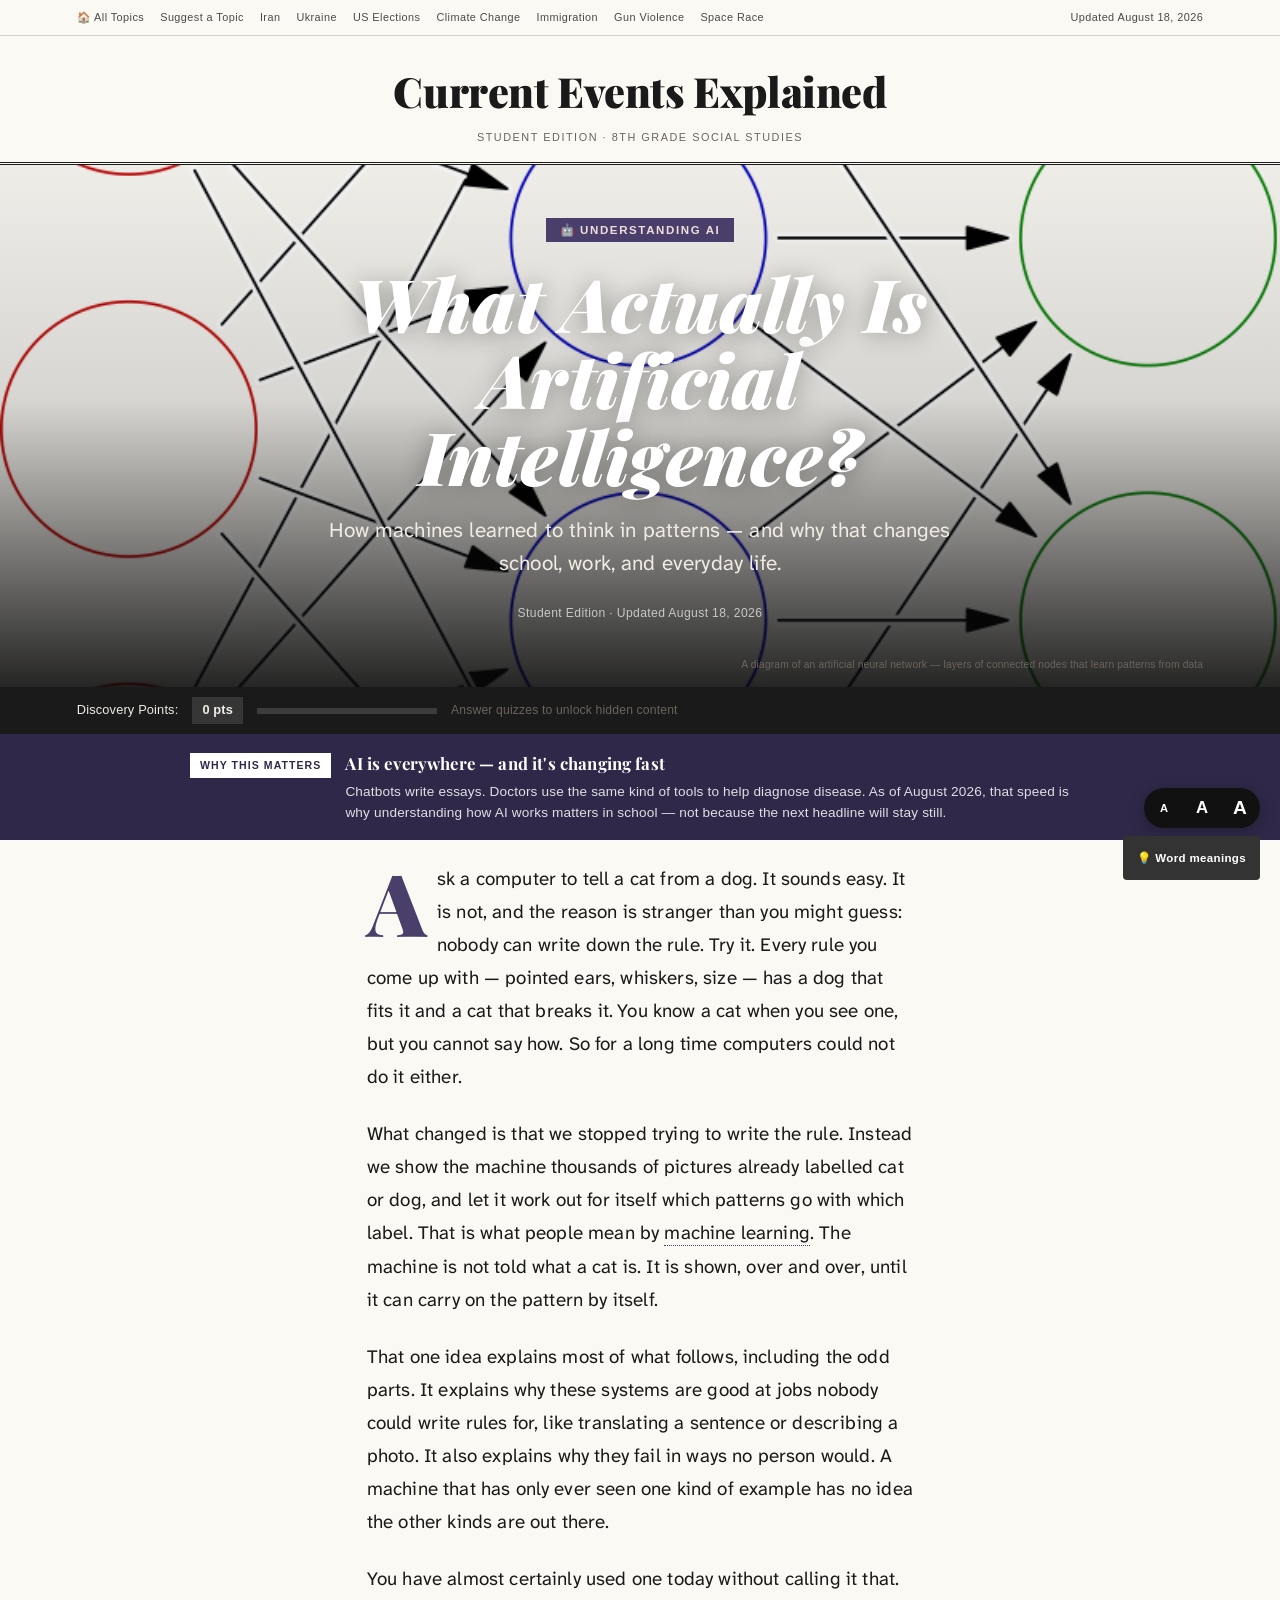
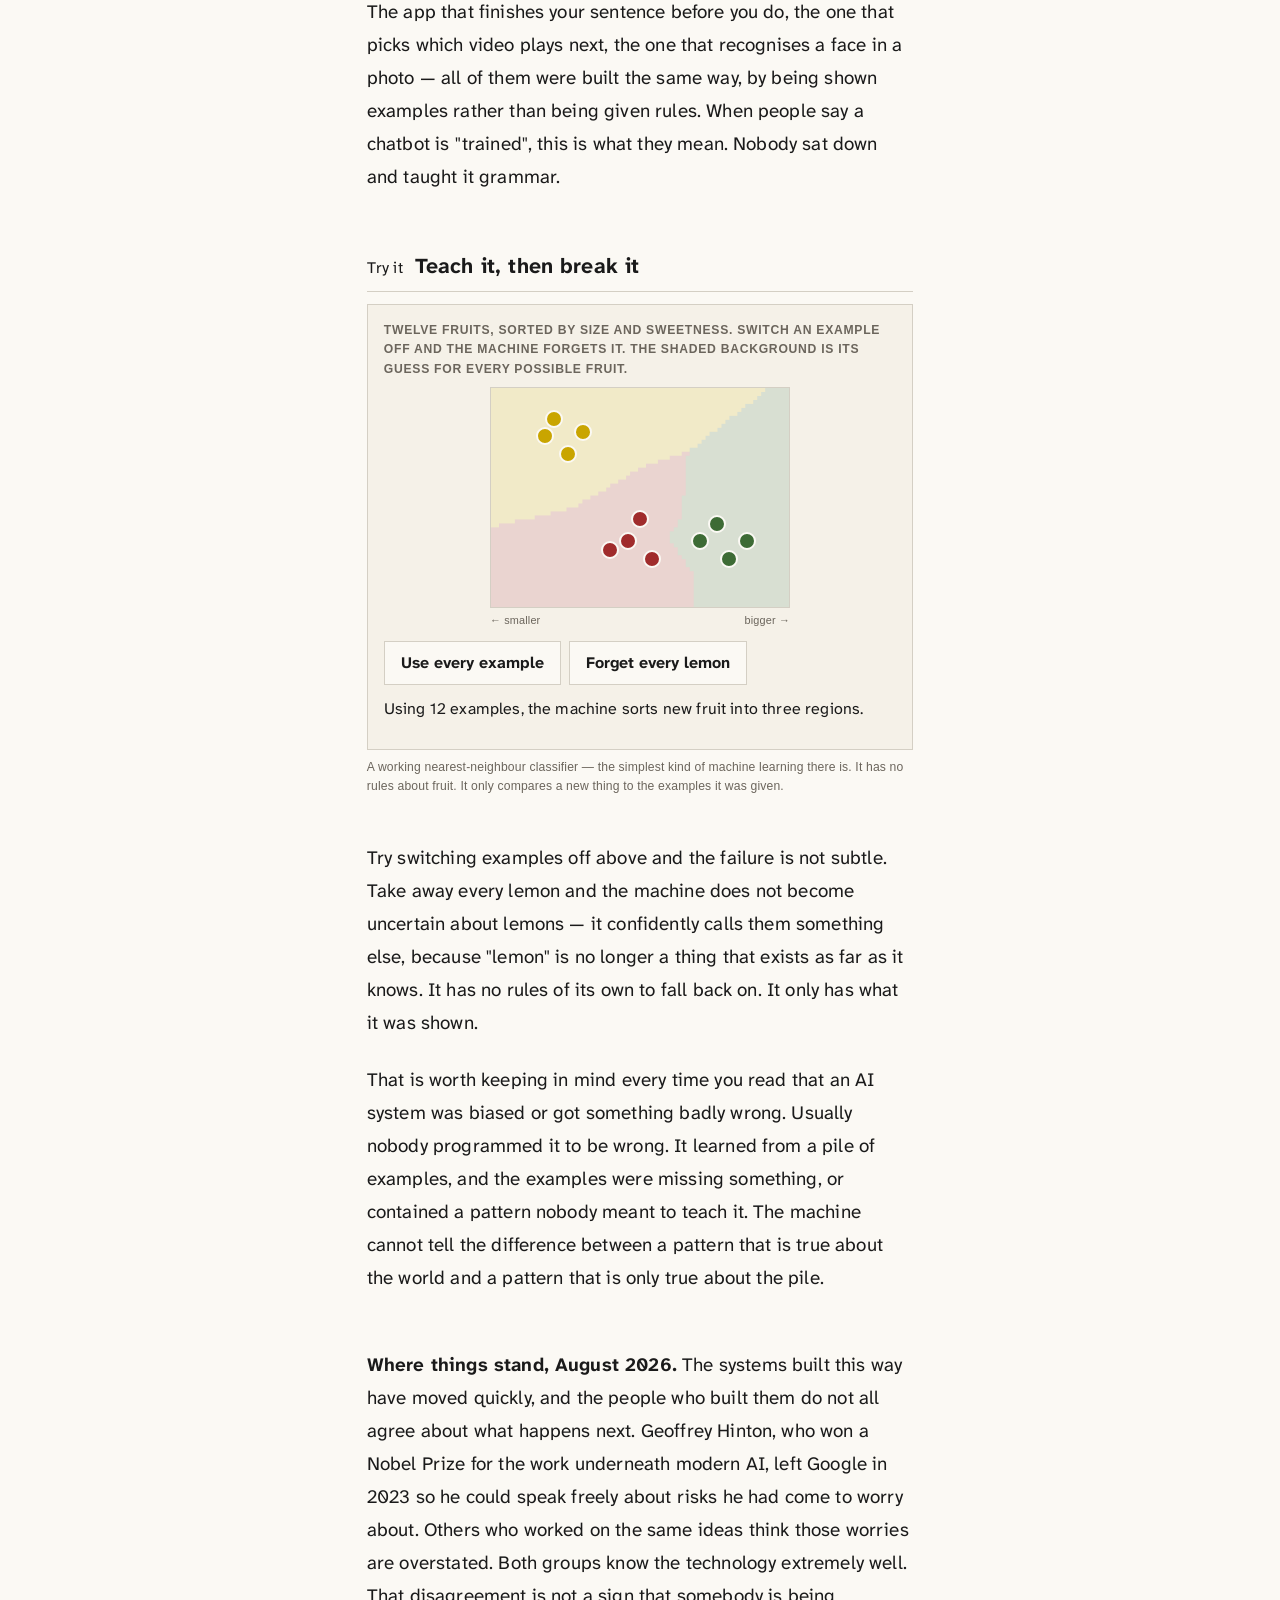
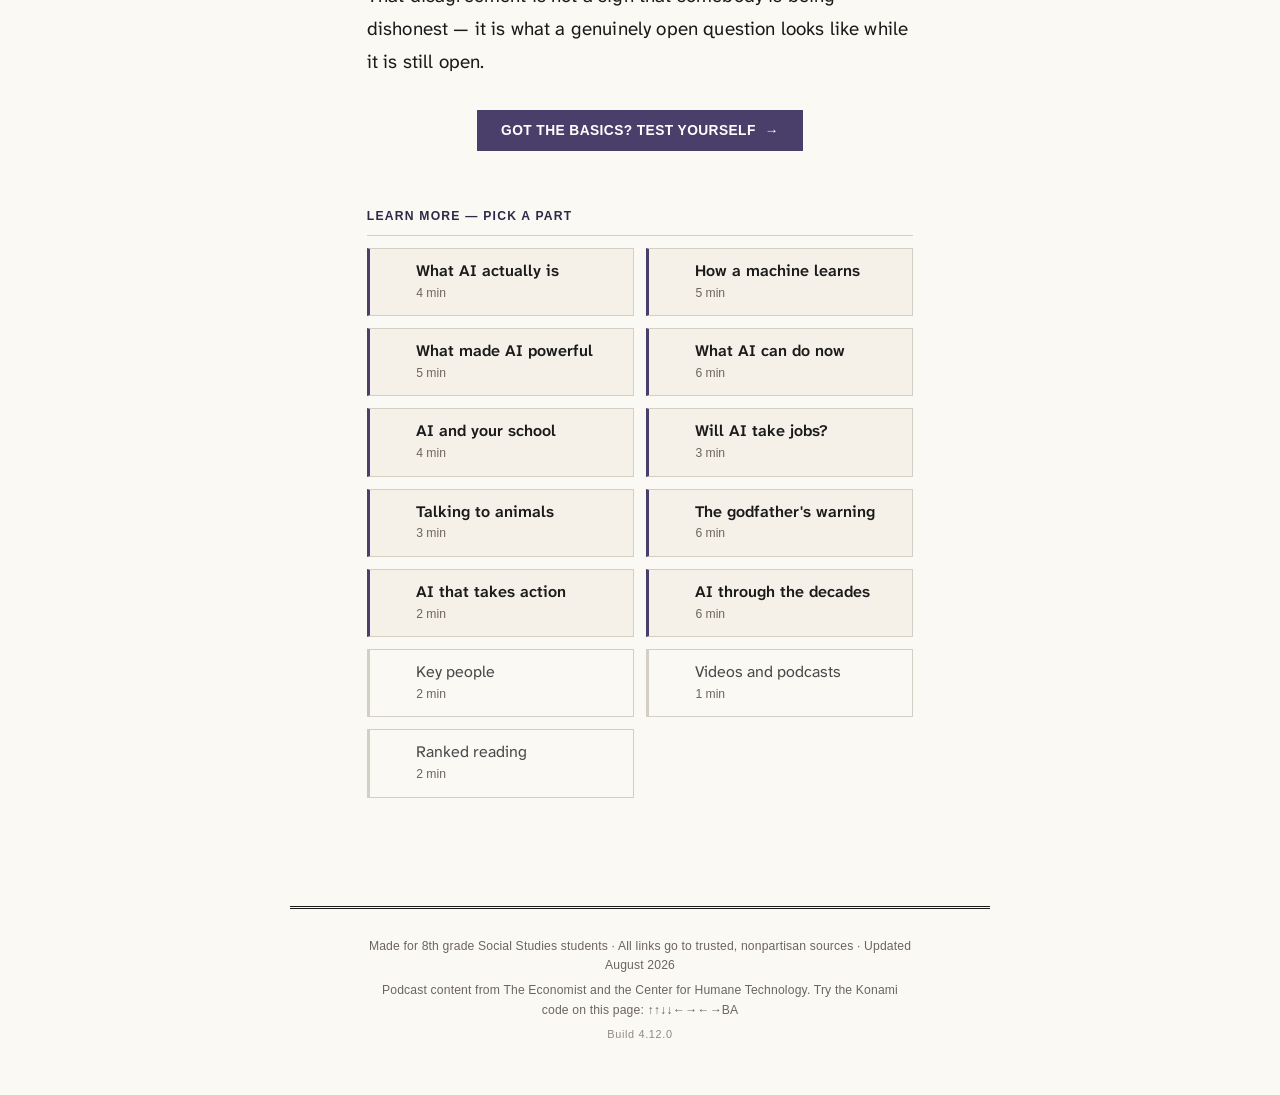
==== ai.html @ 078595c7 "docs: bring README and PLAYBOOK current; fix duplicate gloss ids README's version line read v3.2.0 a" ====
<!DOCTYPE html>
<html lang="en">
<head>
<meta charset="UTF-8">
<meta name="viewport" content="width=device-width, initial-scale=1.0">
<title>Understanding AI: How It Works and Why It Matters – Student Resource</title>
<meta name="description" content="Free, student-friendly explainer on artificial intelligence — how neural networks learn, why AI took off, and what it means for school and society. Made by an 8th grade Social Studies teacher.">
<link rel="preconnect" href="https://fonts.googleapis.com">
<link rel="preconnect" href="https://fonts.gstatic.com" crossorigin>
<link href="https://fonts.googleapis.com/css2?family=Atkinson+Hyperlegible+Next:ital,wght@0,400;0,600;0,700;0,800;1,400;1,600&family=Playfair+Display:ital,wght@0,700;0,900;1,700&display=swap" rel="stylesheet">
<style>
*{box-sizing:border-box;margin:0;padding:0}
html{scroll-behavior:smooth}
:root{
  --paper:#fbf9f4; --paper-warm:#f5f1e8;
  --ink:#1a1a1a; --ink-light:#4a4a4a; --ink-faint:#6b655c;
  --rule:#d4cfc4; --rule-heavy:#1a1a1a;
  --accent:#4a3f6b; --accent-ink:#2f2848; --accent-tint:#eeeaf4;
}
body{font-family:'Atkinson Hyperlegible Next','Atkinson Hyperlegible',-apple-system,Arial,sans-serif;background:var(--paper);color:var(--ink);line-height:1.6;overflow-x:hidden;overflow-wrap:break-word}

/* ══ MASTHEAD (site-wide system) ══ */
.masthead-top{display:flex;justify-content:space-between;align-items:center;padding:9px 6vw;font-family:-apple-system,sans-serif;font-size:.68rem;letter-spacing:.04em;color:var(--ink-light);border-bottom:1px solid var(--rule)}
.masthead-top a{color:var(--ink-light);text-decoration:none;margin-right:16px}
.masthead-top a:last-child{margin-right:0}
.masthead-top a:hover{color:var(--accent)}

.masthead-top{flex-wrap:wrap;gap:6px}
.masthead-top .date{font-variant-numeric:tabular-nums}
.masthead{
  text-align:center;padding:22px 6vw 16px;border-bottom:3px double var(--rule-heavy);
}
.masthead .site-name{
  font-family:'Playfair Display',serif;font-weight:900;font-size:clamp(1.8rem,4.5vw,2.6rem);
  letter-spacing:-.01em;color:var(--ink);text-decoration:none;
}
.masthead .tagline{
  font-family:-apple-system,sans-serif;font-size:.68rem;letter-spacing:.14em;text-transform:uppercase;
  color:var(--ink-faint);margin-top:4px;
}

/* ══ ARTICLE HERO ══ */
.article-hero{position:relative;min-height:58vh;display:flex;align-items:flex-end;overflow:hidden}
.article-hero-bg{position:absolute;inset:0;z-index:0;background:linear-gradient(180deg,rgba(10,10,10,.05) 0%,rgba(10,10,10,.15) 45%,rgba(8,8,8,.88) 100%),url('images/neural-network.jpg') center 50%/cover no-repeat}
.article-hero-inner{position:relative;z-index:1;max-width:900px;margin:0 auto;padding:0 6vw 64px;text-align:center}
.article-hero .kicker{display:inline-block;font-family:-apple-system,sans-serif;font-size:.72rem;font-weight:800;letter-spacing:.14em;text-transform:uppercase;color:#f0dede;background:var(--accent);padding:5px 14px;margin-bottom:22px;cursor:pointer;border:none}
.article-hero h1{font-family:'Playfair Display',serif;font-weight:900;font-style:italic;font-size:clamp(2.6rem,6.5vw,4.6rem);line-height:1.04;color:#fff;text-shadow:0 2px 24px rgba(0,0,0,.35);margin-bottom:22px}
.article-hero .dek{font-family:'Atkinson Hyperlegible Next','Atkinson Hyperlegible',-apple-system,Arial,sans-serif;font-size:clamp(1.05rem,2vw,1.3rem);line-height:1.55;color:#f0ece4;max-width:640px;margin:0 auto 24px}
.article-hero .byline{font-family:-apple-system,sans-serif;font-size:.76rem;color:rgba(255,255,255,.68);letter-spacing:.03em}
.hero-credit{position:absolute;bottom:14px;right:6vw;z-index:1;font-family:-apple-system,sans-serif;font-size:.64rem;color:var(--ink-faint);text-align:right}
.hero-credit a{color:inherit}

/* ══ POINTS BAR ══ */
.points-bar{display:flex;align-items:center;gap:14px;padding:10px 6vw;background:var(--ink);color:#f0ece4;font-family:-apple-system,sans-serif;font-size:.8rem;flex-wrap:wrap}
.points-display{background:rgba(255,255,255,.12);padding:3px 10px;font-weight:800}
.progress-wrap{width:180px;height:6px;background:rgba(255,255,255,.15);overflow:hidden}
.progress-fill{height:100%;background:var(--accent);width:0%;transition:width .3s}
.unlock-hint{color:var(--ink-faint);font-size:.76rem}

/* ══ BREAKING BANNER ══ */
.breaking{background:var(--accent-ink);color:#fff;padding:16px 6vw;font-family:-apple-system,sans-serif}
.breaking-inner{max-width:900px;margin:0 auto;display:flex;align-items:flex-start;gap:14px}
.breaking-badge{background:#fff;color:var(--accent-ink);font-weight:800;font-size:.66rem;letter-spacing:.1em;text-transform:uppercase;padding:4px 10px;flex-shrink:0;margin-top:3px}
.breaking-text h3{font-family:'Playfair Display',serif;font-size:1.05rem;font-weight:700;margin-bottom:4px}
.breaking-text p{font-size:.85rem;color:rgba(255,255,255,.85);line-height:1.6}
.breaking-text a{color:#fff;font-weight:700;text-decoration:underline}

/* ══ SECTION HEADS ══ */
.sec-head{max-width:700px;margin:0 auto;padding:60px 6vw 6px}
.sec-head .num{font-family:-apple-system,sans-serif;font-size:.7rem;letter-spacing:.14em;text-transform:uppercase;color:var(--accent);font-weight:800}
.sec-head h2{font-family:'Playfair Display',serif;font-weight:700;font-size:clamp(1.7rem,3.4vw,2.3rem);line-height:1.15;margin-top:6px;border-bottom:1px solid var(--rule);padding-bottom:18px}

/* ══ ARTICLE BODY ══ */
.article{max-width:700px;margin:0 auto;padding:22px 6vw 8px}
.article p{font-size:1.18rem;line-height:1.75;margin:0 0 24px;color:var(--ink)}
.article p strong{font-weight:700;color:var(--ink)}
.article h3{font-family:'Playfair Display',serif;font-style:italic;font-weight:700;font-size:1.4rem;margin:38px 0 16px;color:var(--ink)}
.article p.lede::first-letter{font-family:'Playfair Display',serif;font-weight:900;font-size:5.4rem;line-height:.78;float:left;padding:6px 10px 0 0;color:var(--accent)}

.cite-inline{font-family:-apple-system,sans-serif;font-size:.68rem;font-weight:600;color:var(--ink-faint);text-decoration:none;vertical-align:super;line-height:0;margin-left:4px;letter-spacing:.01em}
.cite-inline::before{content:'['}
.cite-inline::after{content:']'}
.cite-inline:hover{color:var(--accent)}

.pull-quote{margin:36px 0;padding:22px 0;border-top:1px solid var(--rule-heavy);border-bottom:1px solid var(--rule-heavy)}
.pull-quote p{font-family:'Playfair Display',serif;font-style:italic;font-weight:700;font-size:clamp(1.4rem,3vw,1.75rem);line-height:1.35;color:var(--ink);margin:0}
.pull-quote .attrib{display:block;margin-top:12px;font-family:-apple-system,sans-serif;font-style:normal;font-size:.76rem;font-weight:700;letter-spacing:.03em;color:var(--ink-faint);text-transform:uppercase}
.stat-line .num{font-family:'Playfair Display',serif;font-weight:900;font-size:3.2rem;color:var(--accent);line-height:1}
.stat-line .desc{font-family:-apple-system,sans-serif;font-size:.9rem;color:var(--ink-light);line-height:1.5}
.stat-line .desc b{display:block;font-size:.68rem;letter-spacing:.06em;text-transform:uppercase;color:var(--ink-faint);margin-bottom:3px;font-weight:800}

.stat-pair{display:grid;grid-template-columns:1fr 1fr;gap:28px;margin:32px 0;padding:22px 0;border-top:1px solid var(--rule);border-bottom:1px solid var(--rule)}
.stat-trio{display:grid;grid-template-columns:repeat(3,1fr);gap:22px;margin:32px 0;padding:22px 0;border-top:1px solid var(--rule);border-bottom:1px solid var(--rule)}
.stat-pair .num,.stat-trio .num{font-family:'Playfair Display',serif;font-weight:900;font-size:2.4rem;color:var(--accent);line-height:1}
.stat-pair .desc,.stat-trio .desc{font-family:-apple-system,sans-serif;font-size:.8rem;color:var(--ink-light);line-height:1.5;margin-top:4px}
.stat-pair .desc b,.stat-trio .desc b{display:block;font-size:.64rem;letter-spacing:.05em;text-transform:uppercase;color:var(--ink-faint);margin-bottom:2px;font-weight:800}
.stat-pair .stat.clickable,.stat-trio .stat.clickable{cursor:pointer}
.stat-pair .stat.clicked .num,.stat-trio .stat.clicked .num{color:#2f5934}
@media (max-width:560px){.stat-pair,.stat-trio{grid-template-columns:1fr}}

.vocab{margin:28px 0;padding-left:20px;border-left:3px solid var(--accent)}
.vocab b{display:block;font-family:-apple-system,sans-serif;font-size:.7rem;letter-spacing:.08em;text-transform:uppercase;color:var(--accent);margin-bottom:6px;font-weight:800}
.vocab p{font-size:1rem;line-height:1.65;margin:0;color:var(--ink-light)}

/* inline vocabulary tooltip — lightweight, repeatable, distinct from .vocab callout boxes and <strong> emphasis.
   Dotted underline is the common "hover for definition" web convention. Shows on hover AND keyboard focus
   (:focus / :focus-visible), so a student tabbing through the page (not just using a mouse) can reach it. */
.term{
  position:relative;cursor:help;
  border-bottom:1px dotted var(--accent);
  text-decoration:none;color:inherit;
}
.term:focus{outline:2px solid var(--accent);outline-offset:2px}
.term::after{
  content:attr(data-def);
  position:absolute;left:50%;bottom:calc(100% + 8px);transform:translateX(-50%) translateY(4px);
  width:max-content;max-width:min(280px,80vw);
  background:var(--ink);color:#f0ece4;
  font-family:-apple-system,sans-serif;font-size:.78rem;font-weight:400;line-height:1.45;
  padding:9px 12px;border-radius:4px;box-shadow:0 6px 18px rgba(0,0,0,.22);
  opacity:0;visibility:hidden;pointer-events:none;
  transition:opacity .15s ease,transform .15s ease;
  z-index:50;
}
.term::before{
  content:'';position:absolute;left:50%;bottom:calc(100% + 4px);transform:translateX(-50%);
  border:5px solid transparent;border-top-color:var(--ink);
  opacity:0;visibility:hidden;transition:opacity .15s ease;z-index:50;
}
.term:hover::after,.term:focus::after,.term:focus-visible::after{
  opacity:1;visibility:visible;transform:translateX(-50%) translateY(0);
}
.term:hover::before,.term:focus::before,.term:focus-visible::before{opacity:1;visibility:visible}
.focus-pane .term{border-bottom-color:var(--accent)}
@media(max-width:600px){
  .term::after{max-width:70vw;font-size:.74rem}
}
/* visually-hidden text for the .term-desc spans that back each .term's aria-describedby —
   keeps the definition available to screen readers without duplicating it visibly on the page */
.term-desc{
  position:absolute;width:1px;height:1px;padding:0;margin:-1px;overflow:hidden;
  clip:rect(0,0,0,0);white-space:nowrap;border:0;
}

.callout{margin:32px 0;padding:20px 24px;background:var(--paper-warm);border-left:3px solid var(--ink)}
.callout .tag{display:block;font-family:-apple-system,sans-serif;font-size:.68rem;font-weight:800;letter-spacing:.08em;text-transform:uppercase;color:var(--ink);margin-bottom:8px}
.callout p{margin:0;font-size:1.02rem;color:var(--ink-light)}
.callout.warn{border-left-color:var(--accent);background:var(--accent-tint)}

.photo-break{margin:40px calc(50% - 50vw) 40px;width:100vw}
.photo-break img{width:100%;max-height:520px;object-fit:cover;display:block}
.photo-break .cap{max-width:700px;margin:10px auto 0;padding:0 6vw;font-family:-apple-system,sans-serif;font-size:.76rem;color:var(--ink-faint);line-height:1.5}
.photo-break .cap a{color:inherit}

.photo-inline{float:right;width:44%;margin:6px 0 20px 28px}
.photo-inline.left{float:left;margin:6px 28px 20px 0}
.photo-inline img{width:100%;display:block;box-shadow:0 6px 20px rgba(0,0,0,.12)}
.photo-inline .cap{font-family:-apple-system,sans-serif;font-size:.7rem;color:var(--ink-faint);margin-top:7px;line-height:1.4}
.photo-inline .cap a{color:inherit}
.clearfix::after{content:'';display:table;clear:both}
@media (max-width:640px){.photo-inline{float:none;width:100%;margin:20px 0}}

/* ══ AUDIO EMBED ══ */
.audio-embed{margin:26px 0}
.audio-embed iframe{width:100%;border:none;display:block}
.audio-embed .cap{font-family:-apple-system,sans-serif;font-size:.78rem;color:var(--ink-faint);margin-top:8px;line-height:1.5}
.focus-pane .audio-embed .cap{color:var(--ink-faint)}

/* ══ QUIZ ══ */
.quiz-inline{margin:36px 0}
.quiz-toggle{display:inline-flex;align-items:center;gap:9px;font-family:-apple-system,sans-serif;font-size:.82rem;font-weight:800;letter-spacing:.03em;text-transform:uppercase;color:#fff;background:var(--accent);border:none;cursor:pointer;padding:11px 20px}
.quiz-toggle::after{content:'→';font-weight:700}
.quiz-toggle:hover{background:var(--accent-ink)}
.quiz-toggle.answered{background:var(--ink-faint)}

.quiz-modal{display:none;position:fixed;inset:0;z-index:500;background:rgba(10,10,10,.75);align-items:center;justify-content:center;padding:24px}
.quiz-modal.open{display:flex}
.quiz-box{background:var(--paper);max-width:520px;width:100%;padding:32px;position:relative;border-top:4px solid var(--accent)}
.quiz-close{position:absolute;top:12px;right:16px;background:none;border:none;font-size:1.6rem;cursor:pointer;color:var(--ink-faint);line-height:1}
.quiz-box h3{font-family:-apple-system,sans-serif;font-size:.72rem;font-weight:800;letter-spacing:.08em;text-transform:uppercase;color:var(--accent);margin-bottom:14px}
.quiz-q{font-family:'Playfair Display',serif;font-weight:700;font-size:1.2rem;margin-bottom:18px;line-height:1.35}
.quiz-choices{display:flex;flex-direction:column;gap:8px}
.choice-btn{display:block;width:100%;text-align:left;background:#fff;border:1px solid var(--rule);padding:11px 14px;font-family:-apple-system,sans-serif;font-size:.9rem;cursor:pointer;color:var(--ink)}
.choice-btn:hover:not(:disabled){border-color:var(--ink)}
.choice-btn.correct{background:#2f5934;border-color:#2f5934;color:#fff}
.choice-btn.wrong{background:var(--accent-ink);border-color:var(--accent-ink);color:#fff}
.choice-btn:disabled{cursor:default}
.quiz-feedback{margin-top:16px;font-family:-apple-system,sans-serif;font-size:.88rem;line-height:1.55;display:none}
.quiz-feedback.show{display:block}
.correct-fb{color:#2f5934}
.wrong-fb{color:var(--accent-ink)}

/* ══ TIMELINE ══ */
.tl-item{display:flex;gap:22px;margin-bottom:28px;padding-bottom:28px;border-bottom:1px solid var(--rule)}
.tl-item:last-child{border-bottom:none}
.tl-year{font-family:'Playfair Display',serif;font-weight:900;font-size:1rem;color:var(--accent);flex-shrink:0;width:150px}
.tl-body h4{font-family:'Atkinson Hyperlegible Next','Atkinson Hyperlegible',-apple-system,Arial,sans-serif;font-weight:700;font-size:1.1rem;margin-bottom:8px}
.tl-body p{font-size:1rem;line-height:1.65;margin:0 0 8px;color:var(--ink-light)}
.tl-body img{width:100%;max-width:280px;display:block;margin-bottom:8px;box-shadow:0 4px 16px rgba(0,0,0,.12)}
.tl-body .cap{font-family:-apple-system,sans-serif;font-size:.68rem;color:var(--ink-faint);margin-bottom:10px;line-height:1.4}
.tl-body .cap a{color:inherit}
@media(max-width:600px){.tl-item{flex-direction:column;gap:6px}.tl-year{width:auto}}
.hidden-egg{display:none;margin-top:20px;padding:18px 22px;background:var(--paper-warm);border-left:3px solid var(--accent)}
.hidden-egg.revealed{display:block}
.hidden-egg h4{font-family:-apple-system,sans-serif;font-size:.75rem;font-weight:800;text-transform:uppercase;letter-spacing:.05em;color:var(--accent);margin-bottom:8px}
.hidden-egg p{font-size:.92rem;line-height:1.6;color:var(--ink-light)}

/* ══ PERSON ══ */
.person{display:flex;gap:24px;align-items:flex-start;margin-bottom:32px;padding-bottom:32px;border-bottom:1px solid var(--rule)}
.person:last-of-type{border-bottom:none}
.person img,.person .emoji-fallback{width:110px;height:110px;object-fit:cover;flex-shrink:0;filter:grayscale(35%)}
.person .emoji-fallback{background:var(--paper-warm);display:flex;align-items:center;justify-content:center;font-size:2.4rem}
.person h4{font-family:'Playfair Display',serif;font-weight:700;font-size:1.25rem;margin-bottom:3px}
.person .role{font-family:-apple-system,sans-serif;font-size:.74rem;color:var(--ink-faint);margin-bottom:10px;letter-spacing:.02em}
.person p{font-size:.98rem;line-height:1.65;margin:0 0 8px;color:var(--ink-light)}
.person .src{font-family:-apple-system,sans-serif;font-size:.7rem;color:var(--ink-faint)}
.person .src a{color:inherit}

/* ══ FOCUS PANE (dark inset panel, used for AI & School, Animals, Hinton, Agentic) ══ */
.focus-pane{background:var(--paper-warm);color:var(--ink-light);padding:40px 6vw}
.focus-pane-inner{max-width:700px;margin:0 auto}
.focus-head{display:flex;align-items:baseline;gap:14px;margin-bottom:24px;flex-wrap:wrap}
.focus-head .num{font-family:-apple-system,sans-serif;font-size:.7rem;letter-spacing:.14em;text-transform:uppercase;color:var(--accent);font-weight:800}
.focus-head h2{font-family:'Playfair Display',serif;font-weight:700;font-size:1.8rem;color:#fff}
.focus-pane p{font-family:'Atkinson Hyperlegible Next','Atkinson Hyperlegible',-apple-system,Arial,sans-serif;font-size:1.08rem;color:var(--ink-light);line-height:1.75;margin-bottom:20px}
.focus-pane p strong{color:var(--ink)}
.focus-pane p em{color:#e8dcc8}
.focus-pane .cite-inline{color:var(--ink-faint)}
.focus-pane .cite-inline:hover{color:var(--accent)}
.focus-pane .stat-trio,.focus-pane .stat-pair{border-color:var(--rule)}
.focus-pane .stat-trio .num,.focus-pane .stat-pair .num{color:var(--accent)}
.focus-pane .stat-trio .desc,.focus-pane .stat-pair .desc{color:var(--ink-light)}
.focus-pane .stat-trio .desc b,.focus-pane .stat-pair .desc b{color:var(--ink-faint)}
.focus-pane .callout{background:rgba(0, 0, 0, .04);border-left-color:var(--accent)}
.focus-pane .callout .tag{color:var(--accent)}
.focus-pane .callout p{color:var(--ink-light);margin:0}
.focus-pane .vocab{border-left-color:var(--accent)}
.focus-pane .vocab b{color:var(--accent)}
.focus-pane .vocab p{color:var(--ink-light)}
.focus-pane .photo-break{margin:0 calc(50% - 50vw) 32px}
.focus-pane .photo-break .cap{color:var(--ink-faint)}
.focus-pane .update-sources{margin-top:22px}
.focus-pane .update-sources summary{cursor:pointer;color:var(--ink-faint);font-weight:700;font-family:-apple-system,sans-serif;font-size:.78rem}
.focus-pane .update-sources ul{margin:10px 0 0 18px;color:var(--ink-faint)}
.focus-pane .update-sources li{margin-bottom:5px;line-height:1.5;font-size:.78rem;font-family:-apple-system,sans-serif}
.focus-pane .update-sources a{color:var(--accent)}
/* ══ DIFFERING PERSPECTIVES (reused inside the Hinton focus-pane for the regulation counter-view) ══ */
.perspectives{
  display:grid;grid-template-columns:1fr 1fr;gap:0;
  border:1px solid var(--rule);border-radius:4px;overflow:hidden;
  margin:20px 0;
}
.perspective{padding:18px 20px}
.perspective + .perspective{border-left:1px solid var(--rule)}
.perspective-label{
  font-family:-apple-system,sans-serif;font-size:.72rem;font-weight:800;
  letter-spacing:.08em;text-transform:uppercase;color:var(--ink-faint);
  margin-bottom:8px;
}
.perspective p{font-family:'Atkinson Hyperlegible Next','Atkinson Hyperlegible',-apple-system,Arial,sans-serif;font-size:.95rem;
  color:var(--ink-light);line-height:1.65;margin-bottom:8px}
.perspective p:last-of-type{margin-bottom:0}
.perspective .cite-inline{font-size:.8rem}
@media(max-width:600px){
  .perspectives{grid-template-columns:1fr}
  .perspective + .perspective{border-left:none;border-top:1px solid var(--rule)}
}
/* Dark-background override — this page's .perspectives sits inside a .focus-pane, not an .update-box,
   so it gets its own override matching the same rgba treatment as .callout/.vocab in that context. */
.focus-pane .perspectives{border-color:var(--rule)}
.focus-pane .perspective + .perspective{border-left-color:var(--rule)}
@media(max-width:600px){.focus-pane .perspective + .perspective{border-left:none;border-top:1px solid rgba(255,255,255,.15)}}
.focus-pane .perspective-label{color:var(--accent)}
.focus-pane .perspective p{color:var(--ink-light)}
.focus-pane .perspective .cite-inline{color:var(--ink-faint)}
.focus-pane .perspective .cite-inline:hover{color:var(--accent)}
.focus-pane .footnotes{border-top-color:var(--rule)}
.focus-pane .footnotes li{color:var(--ink-faint);font-family:-apple-system,sans-serif;font-size:.75rem}
.focus-pane .footnotes a{color:var(--accent)}

.footnotes{margin-top:20px;padding-top:14px;border-top:1px solid var(--rule)}
.footnotes ol{margin:0 0 0 20px;padding:0}
.footnotes li{font-family:-apple-system,sans-serif;font-size:.75rem;color:var(--ink-faint);line-height:1.6;margin-bottom:4px}
.footnotes a{color:var(--accent)}

/* ══ VIDEO / RESOURCES ══ */
.video-wrap{margin:30px 0;border:1px solid var(--rule)}
.video-wrap iframe{width:100%;aspect-ratio:16/9;border:none;display:block}
.video-label{font-family:-apple-system,sans-serif;font-size:.82rem;color:var(--ink-light);margin:10px 0 30px}
.video-label h4{font-family:'Atkinson Hyperlegible Next','Atkinson Hyperlegible',-apple-system,Arial,sans-serif;font-size:1.05rem;color:var(--ink);margin-bottom:4px}

.rc{display:block;padding:18px 0;border-bottom:1px solid var(--rule);text-decoration:none;color:inherit}
.rc:hover .rc-title{color:var(--accent)}
.rc .tag{font-family:-apple-system,sans-serif;font-size:.66rem;font-weight:800;letter-spacing:.06em;text-transform:uppercase;color:var(--ink-faint);display:block;margin-bottom:5px}
.rc-title{font-family:'Atkinson Hyperlegible Next','Atkinson Hyperlegible',-apple-system,Arial,sans-serif;font-weight:700;font-size:1.08rem;color:var(--ink)}
.rc p{font-family:-apple-system,sans-serif;font-size:.82rem;color:var(--ink-light);margin-top:4px}
.rc .level{font-family:-apple-system,sans-serif;font-size:.72rem;color:var(--ink-faint);margin-top:4px}

footer{max-width:700px;margin:60px auto 0;padding:28px 6vw 50px;border-top:3px double var(--rule-heavy);text-align:center;font-family:-apple-system,sans-serif;font-size:.76rem;color:var(--ink-faint)}

/* ══ EASTER EGG MODAL + TOAST ══ */
.egg-modal{display:none;position:fixed;inset:0;z-index:500;background:rgba(10,10,10,.8);align-items:center;justify-content:center;padding:24px}
.egg-modal.show{display:flex}
.egg-box{background:var(--paper);max-width:480px;width:100%;padding:32px;text-align:center;border-top:4px solid var(--accent)}
.egg-box h2{font-family:'Playfair Display',serif;font-size:1.3rem;margin-bottom:12px}
.egg-box p{font-family:'Atkinson Hyperlegible Next','Atkinson Hyperlegible',-apple-system,Arial,sans-serif;font-size:.98rem;line-height:1.7;color:var(--ink-light);margin-bottom:14px;text-align:left}
.egg-extra{font-family:'Playfair Display',serif;font-style:italic;font-size:1.2rem;color:var(--accent);margin-bottom:16px}
.egg-close{background:var(--ink);color:#fff;border:none;padding:10px 22px;font-family:-apple-system,sans-serif;font-weight:700;cursor:pointer}

.toast{position:fixed;top:20px;right:20px;z-index:600;background:var(--ink);color:#fff;padding:16px 20px;max-width:300px;transform:translateX(340px);transition:transform .3s;border-left:4px solid var(--accent)}
.toast.show{transform:translateX(0)}
.toast-icon{font-size:1.3rem;display:block;margin-bottom:4px}
.toast-title{font-family:-apple-system,sans-serif;font-weight:800;font-size:.88rem;margin-bottom:3px}
.toast-msg{font-family:-apple-system,sans-serif;font-size:.78rem;color:var(--ink-light);line-height:1.4}

.hero-flag-click{cursor:pointer}
@keyframes shake{0%,100%{transform:rotate(0)}25%{transform:rotate(-8deg)}75%{transform:rotate(8deg)}}
.shake{animation:shake .4s}
.stat.clickable{cursor:pointer}

</style>
<link rel="stylesheet" href="site.css?v=4.12.0">
</head>
<body>
<a class="skip-link" href="#main-content">Skip to main content</a>


<!-- EASTER EGG MODAL -->
<div class="egg-modal" id="eggModal">
  <div class="egg-box">
    <div style="font-size:2rem;margin-bottom:8px" id="eggEmoji">🎉</div>
    <h2 id="eggTitle">You found a secret!</h2>
    <p id="eggText"></p>
    <div class="egg-extra" id="eggExtra"></div>
    <button class="egg-close" onclick="closeEgg()">Got it</button>
  </div>
</div>

<!-- QUIZ MODAL -->
<div class="quiz-modal" id="quizModal">
  <div class="quiz-box">
    <button class="quiz-close" onclick="closeQuiz()">×</button>
    <h3>Quick Quiz</h3>
    <p id="quizQ" class="quiz-q"></p>
    <div class="quiz-choices" id="quizChoices"></div>
    <div class="quiz-feedback" id="quizFeedback"></div>
  </div>
</div>

<!-- TOAST -->
<div class="toast" id="toast">
  <span class="toast-icon" id="toastIcon">⭐</span>
  <div class="toast-title" id="toastTitle"></div>
  <div class="toast-msg" id="toastMsg"></div>
</div>

<div class="masthead-top">
  <span><a href="index.html">🏠 All Topics</a><a href="index.html#suggest">Suggest a Topic</a><a href="iran.html">Iran</a><a href="ukraine.html">Ukraine</a><a href="us-elections.html">US Elections</a><a href="climate-change.html">Climate Change</a><a href="immigration.html">Immigration</a><a href="gun-violence.html">Gun Violence</a><a href="space-race.html">Space Race</a></span>
  <span class="date">Updated August 18, 2026</span>
</div>

<div class="masthead">
  <a href="index.html" class="site-name">Current Events Explained</a>
  <div class="tagline">Student Edition · 8th Grade Social Studies</div>
</div>


<header class="article-hero" id="main-content" tabindex="-1">
  <div class="article-hero-bg"></div>
  <div class="article-hero-inner">
    <button class="kicker hero-flag-click" id="heroEmoji" onclick="handleEmojiClick()">🤖 Understanding AI</button>
    <h1>What Actually Is Artificial Intelligence?</h1>
    <p class="dek">How machines learned to think in patterns — and why that changes school, work, and everyday life.</p>
    <div class="byline">Student Edition · Updated August 18, 2026</div>
  </div>
  <div class="hero-credit">A diagram of an artificial neural network — layers of connected nodes that learn patterns from data</div>
</header>

<div class="points-bar">
  <span>Discovery Points:</span>
  <span class="points-display" id="pointsDisplay">0 pts</span>
  <div class="progress-wrap"><div class="progress-fill" id="progressFill"></div></div>
  <span class="unlock-hint" id="unlockHint">Answer quizzes to unlock hidden content</span>
</div>

<!-- ═══════════ WHY THIS MATTERS ═══════════ -->
<div class="breaking">
  <div class="breaking-inner">
    <span class="breaking-badge">Why This Matters</span>
    <div class="breaking-text">
      <h3>AI is everywhere — and it's changing fast</h3>
      <p>Chatbots write essays. Doctors use the same kind of tools to help diagnose disease. As of August 2026, that speed is why understanding how AI works matters in school — not because the next headline will stay still.</p>
    </div>
  </div>
</div>

<!-- ═══════════ SECTION 1: WHAT IS AI? ═══════════ -->
<section class="landing" id="landing">
  <div class="article">
    <p class="lede">Ask a computer to tell a cat from a dog. It sounds easy. It is not, and the reason is stranger than you might guess: nobody can write down the rule. Try it. Every rule you come up with — pointed ears, whiskers, size — has a dog that fits it and a cat that breaks it. You know a cat when you see one, but you cannot say how. So for a long time computers could not do it either.</p>

    <p>What changed is that we stopped trying to write the rule. Instead we show the machine thousands of pictures already labelled cat or dog, and let it work out for itself which patterns go with which label. That is what people mean by <span class="term" tabindex="0" data-def="Building a computer program by showing it many labelled examples and letting it find the patterns itself, instead of writing the rules by hand." aria-describedby="term-desc-ai1">machine learning</span><span id="term-desc-ai1" class="term-desc">Building a computer program by showing it many labelled examples and letting it find the patterns itself, instead of writing the rules by hand.</span>. The machine is not told what a cat is. It is shown, over and over, until it can carry on the pattern by itself.</p>

    <p>That one idea explains most of what follows, including the odd parts. It explains why these systems are good at jobs nobody could write rules for, like translating a sentence or describing a photo. It also explains why they fail in ways no person would. A machine that has only ever seen one kind of example has no idea the other kinds are out there.</p>

    <p>You have almost certainly used one today without calling it that. The app that finishes your sentence before you do, the one that picks which video plays next, the one that recognises a face in a photo — all of them were built the same way, by being shown examples rather than being given rules. When people say a chatbot is "trained", this is what they mean. Nobody sat down and taught it grammar.</p>
  </div>

  <figure class="centerpiece" id="teachFig">
    <figcaption class="centerpiece-head">
      <span class="tag">Try it</span>
      <span class="centerpiece-title">Teach it, then break it</span>
    </figcaption>

    <div class="centerpiece-body">
      <p class="centerpiece-label">
        Twelve fruits, sorted by size and sweetness. Switch an example off and
        the machine forgets it. The shaded background is its guess for every
        possible fruit.
      </p>

      <div class="teach-plot" id="teachPlot">
        <canvas id="teachCanvas" width="300" height="220" aria-hidden="true"></canvas>
        <div class="teach-points" id="teachPoints"></div>
      </div>
      <p class="teach-axis" aria-hidden="true"><span>← smaller</span><span>bigger →</span></p>

      <div class="teach-controls">
        <button type="button" class="slip-btn" id="teachAll">Use every example</button>
        <button type="button" class="slip-btn" id="teachDrop">Forget every lemon</button>
      </div>

      <p class="centerpiece-readout" id="teachReadout" role="status" aria-live="polite">
        Using all 12 examples, the machine sorts new fruit correctly.
      </p>
    </div>

    <figcaption class="centerpiece-note">
      A working nearest-neighbour classifier — the simplest kind of machine
      learning there is. It has no rules about fruit. It only compares a new
      thing to the examples it was given.
    </figcaption>
  </figure>

  <div class="article">
    <p>Try switching examples off above and the failure is not subtle. Take away every lemon and the machine does not become uncertain about lemons — it confidently calls them something else, because "lemon" is no longer a thing that exists as far as it knows. It has no rules of its own to fall back on. It only has what it was shown.</p>

    <p>That is worth keeping in mind every time you read that an AI system was biased or got something badly wrong. Usually nobody programmed it to be wrong. It learned from a pile of examples, and the examples were missing something, or contained a pattern nobody meant to teach it. The machine cannot tell the difference between a pattern that is true about the world and a pattern that is only true about the pile.</p>
  </div>

  <div class="article">
    <p><strong>Where things stand, August 2026.</strong> The systems built this way have moved quickly, and the people who built them do not all agree about what happens next. Geoffrey Hinton, who won a Nobel Prize for the work underneath modern AI, left Google in 2023 so he could speak freely about risks he had come to worry about. Others who worked on the same ideas think those worries are overstated. Both groups know the technology extremely well. That disagreement is not a sign that somebody is being dishonest — it is what a genuinely open question looks like while it is still open.</p>
  </div>

  <div class="landing-quiz">
    <button class="quiz-toggle" onclick="openQuiz('q6')">Got the basics? Test yourself</button>
  </div>
</section>

<div class="unfold-cta" id="unfoldCta" hidden></div>
<details class="unfold" data-order="1" data-title="What AI actually is" data-minutes="4" data-quiz="q1" id="what-ai-actually-is">
  <summary>
    <span class="unfold-summary-title">What AI actually is</span>
    <span class="unfold-summary-time">4 min</span>
  </summary>
<div class="sec-head" id="what">
  <span class="num">Question 1</span>
  <h2>What Actually <em>Is</em> Artificial Intelligence?</h2>
</div>
<aside class="before-read" aria-labelledby="br-what">
  <p class="br-head">
    <span class="tag" id="br-what">Before you read</span>
    <span class="br-time">4 min</span>
  </p>
  <p>Artificial intelligence means building a computer to do things that normally take human thinking.</p>
  <p>That covers a lot of different tools, which is why the word gets used so loosely.</p>
</aside>
<div class="article">
  <div class="callout warn"><span class="tag">Before you read</span><p>AI is changing fast. The ideas below are the parts that stay useful even when the headlines move. Check a trusted news source for anything newer than August 2026.</p></div>

  <p class="lede">You've probably heard people talk about "AI." But what does it actually mean? <strong>Artificial intelligence</strong> is when a computer is built to do things that normally require human thinking. It can recognize faces. It can understand speech. It can make decisions.<a class="cite-inline" href="https://www.ibm.com/topics/artificial-intelligence" target="_blank">IBM</a></p>

  <p>Here's the key part: most AI today doesn't "think" the way you do. It learns by looking at <strong>huge amounts of data</strong>. Then it finds patterns in that data. That's very different from a regular computer program. In a regular program, a programmer writes every rule by hand.<a class="cite-inline" href="https://shows.acast.com/theeconomistbabbage/episodes/babbage-the-science-that-built-the-ai-revolutionpart-one" target="_blank">Economist</a></p>

  <h3>How the brain inspired AI</h3>

  <p>The idea behind modern AI actually comes from the <strong>human brain</strong>. Your brain has about 86 billion tiny cells called <strong>neurons</strong>. These neurons send signals to each other. That's how you think, learn, and remember things.<a class="cite-inline" href="https://pubmed.ncbi.nlm.nih.gov/19226510/" target="_blank">Journal of Comparative Neurology</a></p>

  <p><span class="term" tabindex="0" data-def="A British-Canadian computer scientist who spent decades studying neural networks and later won the 2024 Nobel Prize in Physics for that work." aria-describedby="term-desc-1">Geoffrey Hinton</span><span id="term-desc-1" class="term-desc">A British-Canadian computer scientist who spent decades studying neural networks and later won the 2024 Nobel Prize in Physics for that work.</span> is one of the scientists who helped build modern AI. He explains it like this. Think of yourself as a brain cell. Other brain cells are sending you signals, like votes. Some are voting "go ping!" and some are voting "don't go ping!" If you get enough votes to go ping, you fire. The whole system learns by <strong>changing how strong those votes are</strong>.<a class="cite-inline" href="https://shows.acast.com/theeconomistbabbage/episodes/geoffrey-hinton-ai-is-more-human-than-you-think" target="_blank">Hinton, 2025</a></p>

  <div class="pull-quote"><p>"You have a whole bunch of brain cells, and brain cells sometimes go ping... Brain cells are listening to other brain cells going ping. And when one brain cell goes ping, it's kind of voting for whether another brain cell should go ping."</p><span class="attrib">Geoffrey Hinton, Babbage, The Economist, 2025</span></div>

  <p>In the 1980s, scientists figured out how to build a version of this inside a computer. They created <strong>artificial neural networks</strong>. This is software that copies the way brain cells connect and communicate. Instead of real neurons, you have virtual ones. Instead of changing real connections in your brain, the computer changes numbers called <span class="term" tabindex="0" data-def="Numbers inside a neural network that control how strong each connection is — like the strength of each 'vote.'" aria-describedby="term-desc-2">weights</span><span id="term-desc-2" class="term-desc">Numbers inside a neural network that control how strong each connection is — like the strength of each 'vote.'</span>.</p>

  <div class="vocab"><b>Key Word — Artificial Intelligence (AI)</b><p>When computers are built to do things that normally require human thinking, like understanding language, recognizing images, or making decisions.</p></div>
  <div class="vocab"><b>Key Word — Neural Network</b><p>A computer system inspired by the human brain. It has layers of connected "neurons" that learn to recognize patterns by adjusting the strength of their connections.</p></div>
  <div class="vocab"><b>Key Word — Algorithm</b><p>A set of step-by-step instructions that a computer follows to solve a problem or complete a task.</p></div>

  <div class="audio-embed">
    <iframe src="https://open.spotify.com/embed/episode/2IjlD4So4nUNiBEKAr1LWQ?utm_source=generator&theme=0" height="152" allowfullscreen="" allow="autoplay; clipboard-write; encrypted-media; fullscreen; picture-in-picture" loading="lazy" title="Podcast: how an algorithm works"></iframe>
    <div class="cap">The Economist Babbage — "The Science That Built the AI Revolution," Part 1: What is intelligence?</div>
  </div>

  <div class="callout"><span class="tag">Bonus fact — unlocked after Discovery Points</span><p id="unlock-section-1" style="display:none">The word "artificial intelligence" was first used in 1956 at a summer workshop at Dartmouth College. The scientists who organized it believed that "every aspect of learning or any other feature of intelligence can in principle be so precisely described that a machine can be made to simulate it." That was almost 70 years ago — and we're still working on it!</p><p id="unlock-section-1-locked" style="margin:0;color:var(--ink-faint);font-style:italic">Answer a quiz below to unlock a bonus fact about where the term "AI" came from.</p></div>

  <div class="footnotes">
    <ol>
      <li>"What is artificial intelligence (AI)?," IBM. <a href="https://www.ibm.com/topics/artificial-intelligence" target="_blank">ibm.com</a></li>
      <li>"The Science That Built the AI Revolution — Part 1," Babbage, The Economist, March 6, 2024. <a href="https://shows.acast.com/theeconomistbabbage/episodes/babbage-the-science-that-built-the-ai-revolutionpart-one" target="_blank">Link</a></li>
      <li>Azevedo, F.A., et al. "Equal numbers of neuronal and nonneuronal cells make the human brain an isometrically scaled-up primate brain." Journal of Comparative Neurology, 2009. <a href="https://pubmed.ncbi.nlm.nih.gov/19226510/" target="_blank">PubMed</a></li>
      <li>Geoffrey Hinton, interview on Babbage, The Economist, March 12, 2025. <a href="https://shows.acast.com/theeconomistbabbage/episodes/geoffrey-hinton-ai-is-more-human-than-you-think" target="_blank">Link</a></li>
    </ol>
  </div>

  <div class="quiz-inline"><button class="quiz-toggle" onclick="openQuiz('q1')">Test Yourself</button></div>
</div>
</details>

<!-- ═══════════ SECTION 2: HOW DOES IT LEARN? ═══════════ -->
<details class="unfold" data-order="2" data-title="How a machine learns" data-minutes="5" data-quiz="q2" id="how-a-machine-learns">
  <summary>
    <span class="unfold-summary-title">How a machine learns</span>
    <span class="unfold-summary-time">5 min</span>
  </summary>
<div class="sec-head" id="learn">
  <span class="num">Question 2</span>
  <h2>How Does a Machine Actually <em>Learn</em> Things?</h2>
</div>
<aside class="before-read" aria-labelledby="br-learn">
  <p class="br-head">
    <span class="tag" id="br-learn">Before you read</span>
    <span class="br-time">5 min</span>
  </p>
  <p>Nobody writes rules like "cats have pointy ears." Instead the machine sees thousands of labelled photos and guesses.</p>
  <p>Every wrong guess nudges its internal settings. Do that enough times and it picks up the pattern on its own.</p>
  <p class="br-first">First: <a href="#what">What Actually Is Artificial Intelligence?</a></p>
</aside>
<div class="article">
  <div class="photo-inline clearfix">
    <img src="images/early-computer.jpg" alt="Glen Beck and Betty Snyder programming the ENIAC, one of the first electronic computers, in the 1940s" onerror="this.style.display='none'" loading="lazy" decoding="async">
    <div class="cap">Glen Beck and Betty Snyder program the ENIAC in Building 328 at the Ballistic Research Laboratory, c. 1947–1955. <a href="https://en.wikipedia.org/wiki/File:Glen_Beck_and_Betty_Snyder_program_the_ENIAC_in_building_328_at_the_Ballistic_Research_Laboratory.jpg" target="_blank">Wikimedia Commons (public domain, U.S. Army photo)</a></div>
  </div>

  <p class="lede">When you learn something new, your brain strengthens certain connections between neurons. A machine learns in a surprisingly similar way. It adjusts the <span class="term" tabindex="0" data-def="Numbers inside a neural network that control how strong each connection is — like the strength of each 'vote.'" aria-describedby="term-desc-3">weights</span><span id="term-desc-3" class="term-desc">Numbers inside a neural network that control how strong each connection is — like the strength of each 'vote.'</span> between artificial neurons. It keeps adjusting until it gets better at its task.<a class="cite-inline" href="https://shows.acast.com/theeconomistbabbage/episodes/babbage-the-science-that-built-the-ai-revolutionpart-two" target="_blank">Economist</a></p>

  <h3>Learning by example</h3>

  <p>Imagine you want to teach a computer to tell a cat from a dog in photos. You don't write rules like "cats have pointy ears." Instead, you show it <strong>thousands of photos</strong> of cats and dogs, each labeled. Every time it guesses wrong, it adjusts its internal connections. That makes it less likely to repeat the mistake. After enough examples, it learns the patterns on its own.</p>

  <p>This process is called <strong>training</strong>. The method that makes it work is called <span class="term" tabindex="0" data-def="The main method AI uses to learn — sending a signal backwards through the network to adjust its connections after a mistake." aria-describedby="term-desc-4">backpropagation</span><span id="term-desc-4" class="term-desc">The main method AI uses to learn — sending a signal backwards through the network to adjust its connections after a mistake.</span>. Geoffrey Hinton, one of its inventors, describes it simply. You send signals <em>backwards</em> through the network. That tells each connection how to change. The goal is for the network to get better at predicting the right answer.<a class="cite-inline" href="https://shows.acast.com/theeconomistbabbage/episodes/geoffrey-hinton-ai-is-more-human-than-you-think" target="_blank">Hinton, 2025</a></p>

  <div class="vocab"><b>Key Word — Backpropagation</b><p>The main method AI uses to learn. When the AI makes a mistake, it sends a signal backwards through the network to adjust the connections — making it a little more accurate each time.</p></div>

  <h3>The magic of patterns</h3>

  <p>Here's where it gets wild. When a neural network learns words, it turns each word into a big list of numbers. This list is called a <span class="term" tabindex="0" data-def="A list of numbers that represents something — like a word — so a computer can do math with it and compare it to other things." aria-describedby="term-desc-5">vector</span><span id="term-desc-5" class="term-desc">A list of numbers that represents something — like a word — so a computer can do math with it and compare it to other things.</span>. Words with similar meanings end up with similar numbers. You can actually do <em>math</em> with them.</p>

  <div class="callout"><span class="tag">Paris − France + Italy = Rome</span><p>If you take the number pattern for "Paris," subtract the pattern for "France," and add the pattern for "Italy" — you get a pattern that's closest to "Rome." The AI learned the relationship between countries and capitals entirely on its own, just from reading text.</p></div>

  <p>Hinton demonstrated another example of this pattern-matching. He asked people a question. Which seems more likely: that all dogs are male and all cats are female, or the other way around? Almost everyone says dogs are male and cats are female. That's complete nonsense, of course. Why does everyone say it, then? In our language and culture, the <em>patterns</em> linked to "dog" are more similar to the patterns linked to "male." Neural networks pick up on exactly the same patterns.</p>

  <p>Hinton likes to test this with a fun sentence: <em>"She screamed him with the frying pan."</em> You've never seen "screamed" used as a verb meaning "to hit" — but you instantly know what it means from context. That's exactly how modern AI understands language. It doesn't memorize definitions. It figures out meaning from how words are used together.<a class="cite-inline" href="https://shows.acast.com/theeconomistbabbage/episodes/geoffrey-hinton-ai-is-more-human-than-you-think" target="_blank">Hinton, 2025</a></p>

  <div class="callout"><span class="tag">Think about it</span><p>If AI learns language the same way you do — by picking up patterns from context — does that mean it "understands" language? Or is it just really good at faking it?</p></div>

  <div class="vocab"><b>Key Word — Training Data</b><p>The examples (images, text, audio, etc.) that an AI system learns from. The more diverse and high-quality the data, the better the AI tends to perform.</p></div>
  <div class="vocab"><b>Key Word — Pattern Recognition</b><p>The ability to find meaningful patterns in data. This is the core skill that makes AI useful — from recognizing faces to translating languages.</p></div>

  <div class="audio-embed">
    <iframe src="https://open.spotify.com/embed/episode/03qqzrEdPlq8M9lBYnED1u?utm_source=generator&theme=0" height="152" allowfullscreen="" allow="autoplay; clipboard-write; encrypted-media; fullscreen; picture-in-picture" loading="lazy" title="Podcast: how machines learn from examples"></iframe>
    <div class="cap">The Economist Babbage — "The Science That Built the AI Revolution," Part 2: How machines learn</div>
  </div>

  <div class="footnotes">
    <ol>
      <li>"The Science That Built the AI Revolution — Part 2," Babbage, The Economist, March 13, 2024. <a href="https://shows.acast.com/theeconomistbabbage/episodes/babbage-the-science-that-built-the-ai-revolutionpart-two" target="_blank">Link</a></li>
      <li>Geoffrey Hinton, interview on Babbage, The Economist, March 12, 2025. <a href="https://shows.acast.com/theeconomistbabbage/episodes/geoffrey-hinton-ai-is-more-human-than-you-think" target="_blank">Link</a></li>
    </ol>
  </div>

  <div class="quiz-inline"><button class="quiz-toggle" onclick="openQuiz('q2')">Test Yourself</button></div>
</div>
</details>

<!-- ═══════════ SECTION 3: WHAT MADE IT TAKE OFF? ═══════════ -->
<details class="unfold" data-order="3" data-title="What made AI powerful" data-minutes="5" data-quiz="q3" id="what-made-ai-powerful">
  <summary>
    <span class="unfold-summary-title">What made AI powerful</span>
    <span class="unfold-summary-time">5 min</span>
  </summary>
<div class="sec-head" id="breakthrough">
  <span class="num">Question 3</span>
  <h2>What Suddenly Made AI <em>So Powerful</em>?</h2>
</div>
<aside class="before-read" aria-labelledby="br-breakthrough">
  <p class="br-head">
    <span class="tag" id="br-breakthrough">Before you read</span>
    <span class="br-time">5 min</span>
  </p>
  <p>For decades most computer scientists thought this whole approach was a dead end.</p>
  <p>Three things arrived at once and proved them wrong: far more data, far faster chips, and better methods.</p>
</aside>
<div class="article">
  <div class="photo-break">
    <img src="images/ai-everyday.jpg" alt="A Waymo self-driving car — one example of AI in everyday life" onerror="this.style.display='none'" loading="lazy" decoding="async">
    <div class="cap">A Waymo self-driving car in Mountain View, California. Self-driving vehicles use AI to navigate roads. <a href="https://commons.wikimedia.org/wiki/File:Waymo_self-driving_car_front_view.gk.jpg" target="_blank">Wikimedia Commons (CC BY-SA 4.0)</a></div>
  </div>

  <p class="lede">For decades, most computer scientists thought neural networks were a dead end. Geoffrey Hinton remembers: "People in computer science thought neural nets were nonsense. I'm very confident about that."<a class="cite-inline" href="https://shows.acast.com/theeconomistbabbage/episodes/geoffrey-hinton-ai-is-more-human-than-you-think" target="_blank">Hinton, 2025</a> So what changed?</p>

  <p>Three things came together at once. Together, they transformed AI. It went from a niche research topic to the most talked-about technology in the world.</p>

  <h3>1. Massive datasets</h3>

  <p>In 2009, Stanford professor <strong>Fei-Fei Li</strong> and her team released <strong>ImageNet</strong>. It was a database of more than 14 million images, each labeled by hand. For the first time, neural networks had enough examples to learn from. Before ImageNet, AI researchers had tried to teach computers to see with just a few thousand images. It was like trying to learn a language from a single page of a book.</p>

  <h3>2. Powerful computer chips</h3>

  <p>Training a neural network takes billions of math calculations. Regular computer processors weren't fast enough. But a different kind of chip, the <span class="term" tabindex="0" data-def="A computer chip originally built for video games that turned out to be great at running neural networks too." aria-describedby="term-desc-6">GPU</span><span id="term-desc-6" class="term-desc">A computer chip originally built for video games that turned out to be great at running neural networks too.</span>, turned out to be perfect for neural networks. It was originally designed for video games. One of Hinton's students, Alex Krizhevsky, "managed to make Nvidia GPUs talk to each other" and built a system dramatically faster than anything before.<a class="cite-inline" href="https://shows.acast.com/theeconomistbabbage/episodes/geoffrey-hinton-ai-is-more-human-than-you-think" target="_blank">Hinton, 2025</a></p>

  <h3>3. AlexNet — the big bang moment (2012)</h3>

  <p>In 2012, Hinton's two students entered the annual ImageNet competition. Their names were Alex Krizhevsky and Ilya Sutskever. Sutskever later helped start the company OpenAI. Their system, called <strong>AlexNet</strong>, used deep neural networks trained on GPUs. It cut the error rate roughly in half compared to every other system.</p>

  <div class="pull-quote"><p>AlexNet "finally convinced all the people doing computer vision that what they were doing was wrong and they should do neural nets."</p><span class="attrib">Geoffrey Hinton</span></div>

  <div class="stat-trio">
    <div class="stat"><div class="num">14M+</div><div class="desc"><b>Images in ImageNet</b>ImageNet.org</div></div>
    <div class="stat"><div class="num">~50%</div><div class="desc"><b>Error rate cut by AlexNet</b>Hinton, 2025</div></div>
    <div class="stat"><div class="num">$44M</div><div class="desc"><b>Google paid for Hinton's company</b>Hinton, 2025</div></div>
  </div>

  <h3>The auction in the casino</h3>

  <p>After AlexNet's success, Hinton and his two students set up a company. Every major tech company wanted to buy it. They had "absolutely no idea" what they were worth. So a friend suggested they run an auction.</p>

  <div class="callout"><span class="tag">A $44 million poker game</span><p>"Our standard neural net conference was happening in a casino in Lake Tahoe... on the ground floor they had this casino with people pulling one-armed bandits and smoking. And upstairs in our hotel room, we were running this auction where you had to raise by $1 million... we were raking in $1 million every half hour, which is quite fun in a casino." Google won the auction for $44 million. Years later, a senior VP told Hinton "they were amazed that they got it so cheaply."</p></div>

  <p>Hinton compared the resistance to neural networks to another famous example in science: <strong>Continental Drift</strong>. In the early 1900s, a scientist noticed something. South America and Africa fit together like puzzle pieces. He had strong evidence: matching rock formations, and similar fossils on both sides of the Atlantic. But geologists dismissed him. They believed the Earth was rigid. "It was like that," Hinton says. The evidence was right there. The established experts just couldn't see it.</p>

  <div class="vocab"><b>Key Word — GPU (Graphics Processing Unit)</b><p>A computer chip originally designed for video games that turned out to be perfect for training AI. GPUs can do billions of math calculations at the same time, which is exactly what neural networks need.</p></div>
  <div class="vocab"><b>Key Word — Dataset</b><p>A large collection of information (images, text, sounds, etc.) used to train an AI system. The quality and size of the dataset directly affects how well the AI learns.</p></div>
  <div class="vocab"><b>Key Word — Computer Vision</b><p>The field of AI focused on teaching computers to "see" — to understand and interpret images and videos.</p></div>

  <div class="audio-embed">
    <iframe src="https://open.spotify.com/embed/episode/4adN2gVRkQctA55Q0xswiO?utm_source=generator&theme=0" height="152" allowfullscreen="" allow="autoplay; clipboard-write; encrypted-media; fullscreen; picture-in-picture" loading="lazy" title="Podcast: teaching computers to see"></iframe>
    <div class="cap">The Economist Babbage — "The Science That Built the AI Revolution," Part 3: The breakthrough</div>
  </div>

  <div class="footnotes">
    <ol>
      <li>Geoffrey Hinton, interview on Babbage, The Economist, March 12, 2025. <a href="https://shows.acast.com/theeconomistbabbage/episodes/geoffrey-hinton-ai-is-more-human-than-you-think" target="_blank">Link</a></li>
      <li>"The Science That Built the AI Revolution — Part 3," Babbage, The Economist, March 20, 2024. <a href="https://shows.acast.com/theeconomistbabbage/episodes/babbage-the-science-that-built-the-ai-revolutionpart-three" target="_blank">Link</a>. See also: ImageNet, <a href="https://www.image-net.org/about.php" target="_blank">image-net.org</a></li>
    </ol>
  </div>

  <div class="quiz-inline"><button class="quiz-toggle" onclick="openQuiz('q3')">Test Yourself</button></div>
</div>
</details>

<!-- ═══════════ SECTION 4: WHERE IS AI NOW? ═══════════ -->
<details class="unfold" data-order="4" data-title="What AI can do now" data-minutes="6" data-quiz="q4" id="what-ai-can-do-now">
  <summary>
    <span class="unfold-summary-title">What AI can do now</span>
    <span class="unfold-summary-time">6 min</span>
  </summary>
<div class="sec-head" id="today">
  <span class="num">Question 4</span>
  <h2>Where Is AI Today — and What Can It Do?</h2>
</div>
<aside class="before-read" aria-labelledby="br-today">
  <p class="br-head">
    <span class="tag" id="br-today">Before you read</span>
    <span class="br-time">6 min</span>
  </p>
  <p>ChatGPT came out on November 30, 2022, and suddenly anyone could use AI by typing at it.</p>
  <p>By August 2026 several companies had released far more capable versions, and the pace had not slowed.</p>
</aside>
<div class="article">
  <div class="photo-inline clearfix">
    <img src="images/ai-chatbot.jpg" alt="Screenshot of ChatGPT generating text" onerror="this.style.display='none'" loading="lazy" decoding="async">
    <div class="cap">We could not confirm exactly where this screenshot came from.</div>
  </div>

  <p class="lede">For decades, AI was something only scientists and engineers thought about. Then everything changed. On November 30, 2022, a company called <strong>OpenAI</strong> released a chatbot called <strong>ChatGPT</strong>. The name is short for "Chat Generative Pre-trained Transformer" — and within two months, 100 million people were using it. That made it the fastest-growing consumer application in history.<a class="cite-inline" href="https://www.reuters.com/technology/chatgpt-sets-record-fastest-growing-user-base-analyst-note-2023-02-01/" target="_blank">Reuters</a></p>

  <p>Since January 2025, the pace of AI progress hasn't slowed down. By mid-2026, OpenAI, Anthropic, Google, and other companies had each released several new, more capable model generations. These newer versions could reason through harder problems. They could hold much longer conversations. They made fewer factual mistakes than the AI most people first tried back in 2022 and 2023.<a class="cite-inline" href="https://techcrunch.com/2025/08/07/openais-gpt-5-is-here/" target="_blank">TechCrunch</a></p>

  <p>The bigger change during this period wasn't just "smarter chatbots," though. It was AI learning to act on its own. By 2026, AI systems could handle multi-step jobs without a person doing each step. They could browse websites, fill out forms, and even write and run their own computer code. Some travel companies, for example, rolled out AI agents that could compare flight options. These agents could also handle guest messages for hotel partners automatically. That cut out a lot of the back-and-forth a human used to have to do.<a class="cite-inline" href="https://news.booking.com/bookingcom-debuts-agentic-ai-innovations-adding-to-its-robust-suite-of-genai-tools-for-customers/" target="_blank">Booking.com</a> This shift is called <strong>agentic AI</strong> — AI you chat with becoming AI that acts for you.</p>

  <p>ChatGPT is an example of a <span class="term" tabindex="0" data-def="An AI trained on huge amounts of text from the internet. ChatGPT, Gemini, and Claude are all examples." aria-describedby="term-desc-7">Large Language Model</span><span id="term-desc-7" class="term-desc">An AI trained on huge amounts of text from the internet. ChatGPT, Gemini, and Claude are all examples.</span>, or LLM. It doesn't "know" facts the way you do. Instead, it predicts what word should come next. It bases that prediction on patterns it learned during training. Hinton built a tiny version of this back in the 1980s. Today's LLMs have billions of <span class="term" tabindex="0" data-def="Adjustable settings inside an AI model that control how it responds — the modern, much larger version of the 'weights' idea." aria-describedby="term-desc-8">parameters</span><span id="term-desc-8" class="term-desc">Adjustable settings inside an AI model that control how it responds — the modern, much larger version of the 'weights' idea.</span> and are trained on trillions of words.</p>

  <div class="stat-pair">
    <div class="stat"><div class="num">900M</div><div class="desc"><b>ChatGPT weekly users, Feb 2026</b>TechCrunch, 2026</div></div>
    <div class="stat"><div class="num">1M</div><div class="desc"><b>Tokens an AI can read at once (~4-5 books)</b>Anthropic, 2026</div></div>
  </div>

  <h3>Generative AI — machines that create</h3>

  <p>Today's AI doesn't just analyze data. It <strong>creates</strong> new things. It can write essays, generate realistic images, compose music, and even write code. This is called <strong>generative AI</strong>. ChatGPT makes text. DALL-E and Midjourney make images. Suno makes music.</p>

  <p>This has raised huge questions. If AI can write a school essay, what does that mean for learning? If it can create a photo of a person who doesn't exist, how do we know what's real? These are some of the biggest questions of our time.</p>

  <h3>Hallucinations — or as Hinton calls it, "confabulation"</h3>

  <p>One of the biggest problems with AI chatbots is that they sometimes make things up. They state "facts" that are completely wrong but sound convincing. Most people call this <strong>hallucination</strong>. But Hinton says that's actually evidence AI works more like the human brain than we thought.</p>

  <div class="pull-quote"><p>"Most people have a completely wrong model of what memory is. They think of memory as like a file on a computer... When you want to recall something, what you do is you generate it. You make it up."</p><span class="attrib">Geoffrey Hinton, Babbage, 2025</span></div>

  <p>Hinton says AI chatbots are "a bit worse than us at present" at noticing their mistakes. But the newest models, like DeepSeek and OpenAI's reasoning models, can do more. They can now produce "strings of words that are their thinking" and then reflect on them to catch errors. "They're getting to the stage when they're going to be as good as people at noticing when they're making it up."</p>

  <div class="vocab"><b>Key Word — GPT (Generative Pre-trained Transformer)</b><p>The type of AI behind ChatGPT. "Generative" means it creates new text. "Pre-trained" means it learned from huge amounts of text before you ever talk to it. "Transformer" is the architecture (design) that lets it pay attention to the most important words in a sentence.</p></div>
  <div class="vocab"><b>Key Word — Large Language Model (LLM)</b><p>An AI system trained on enormous amounts of text to predict and generate language. ChatGPT, Gemini, and Claude are all LLMs.</p></div>
  <div class="vocab"><b>Key Word — Generative AI</b><p>AI that creates new content — text, images, music, video, or code — rather than just analyzing existing data.</p></div>
  <div class="vocab"><b>Key Word — Hallucination (Confabulation)</b><p>When an AI confidently states something that is incorrect. Hinton points out that humans do this too — we call it confabulation.</p></div>

  <div class="callout"><span class="tag">Think about it</span><p>If human memory is also a kind of "making things up" based on patterns — how confident should we be in our own memories? And how should that change the way we judge AI?</p></div>

  <div class="audio-embed">
    <iframe src="https://open.spotify.com/embed/episode/3fdapb2gIc8sfjGSlDqNWQ?utm_source=generator&theme=0" height="152" allowfullscreen="" allow="autoplay; clipboard-write; encrypted-media; fullscreen; picture-in-picture" loading="lazy" title="Podcast: memory, confidence and what AI gets wrong"></iframe>
    <div class="cap">The Economist Babbage — "The Science That Built the AI Revolution," Part 4: Generative AI arrives</div>
  </div>

  <div class="callout"><span class="tag">Bonus fact — unlocked after Discovery Points</span><p id="unlock-section-2" style="display:none">In January 2025, a Chinese AI company called DeepSeek released a model that rivaled the most expensive American models — but built it for a fraction of the cost. It shocked the tech industry and caused Nvidia's stock to drop $600 billion in a single day. The AI race isn't just between companies — it's between countries.</p><p id="unlock-section-2-locked" style="margin:0;color:var(--ink-faint);font-style:italic">Keep answering quizzes to unlock a bonus fact about a shock to the AI industry.</p></div>

  <div class="footnotes">
    <ol>
      <li>"ChatGPT sets record for fastest-growing user base," Reuters/UBS, February 1, 2023. <a href="https://www.reuters.com/technology/chatgpt-sets-record-fastest-growing-user-base-analyst-note-2023-02-01/" target="_blank">Link</a></li>
      <li>Geoffrey Hinton, interview on Babbage, The Economist, March 12, 2025. <a href="https://shows.acast.com/theeconomistbabbage/episodes/geoffrey-hinton-ai-is-more-human-than-you-think" target="_blank">Link</a></li>
      <li>"The Science That Built the AI Revolution — Part 4," Babbage, The Economist, March 27, 2024. <a href="https://shows.acast.com/theeconomistbabbage/episodes/babbage-the-science-that-built-the-ai-revolutionpart-four" target="_blank">Link</a></li>
      <li>"OpenAI's GPT-5 is here," TechCrunch, August 7, 2025. <a href="https://techcrunch.com/2025/08/07/openais-gpt-5-is-here/" target="_blank">Link</a></li>
      <li>"Booking.com Debuts Agentic AI Innovations," Booking.com, October 9, 2025. <a href="https://news.booking.com/bookingcom-debuts-agentic-ai-innovations-adding-to-its-robust-suite-of-genai-tools-for-customers/" target="_blank">Link</a></li>
    </ol>
  </div>

  <div class="quiz-inline"><button class="quiz-toggle" onclick="openQuiz('q4')">Test Yourself</button></div>
</div>
</details>

<!-- ═══════════ FOCUS PANE: AI & YOUR SCHOOL ═══════════ -->
<details class="unfold" data-order="5" data-title="AI and your school" data-minutes="4" data-quiz="q7" id="ai-and-your-school">
  <summary>
    <span class="unfold-summary-title">AI and your school</span>
    <span class="unfold-summary-time">4 min</span>
  </summary>
<div class="focus-pane" id="school">
  <div class="focus-pane-inner">
    <div class="focus-head"><span class="num">Focus</span><h2>AI &amp; Your School — What Changes?</h2></div>
<aside class="before-read on-dark" aria-labelledby="br-school">
  <p class="br-head">
    <span class="tag" id="br-school">Before you read</span>
    <span class="br-time">4 min</span>
  </p>
  <p>AI is already changing how school works, and your generation is the first to deal with it.</p>
  <p>A brain scientist and a teacher argue that reading and thinking are skills you build by doing them — which is exactly what a shortcut skips.</p>
</aside>
  </div>

  <div class="photo-break">
    <img src="images/student-with-computer.jpg" alt="A student in a classroom using a laptop computer" onerror="this.style.display='none'" loading="lazy" decoding="async">
    <div class="cap">A student uses a laptop in class. Schools everywhere are still figuring out where AI tools fit into schoolwork like this. <a href="https://commons.wikimedia.org/wiki/File:Student_with_computer.JPG" target="_blank" style="color:var(--accent)">Wikimedia Commons (CC BY-SA 4.0)</a></div>
  </div>

  <div class="focus-pane-inner">
    <p>This might be the section that matters most to <strong>you</strong>. AI is already changing how schools work. Your generation is the first to deal with it.</p>

    <p>In April 2025, the Center for Humane Technology podcast <em>Your Undivided Attention</em> brought together two experts to talk about exactly this. <strong>Maryanne Wolf</strong> is a brain scientist who studies how we learn to read. <strong>Rebecca Winthrop</strong> is an education expert at a research center called Brookings.</p>
  </div>

  <div class="audio-embed" style="max-width:700px;margin-left:auto;margin-right:auto;padding:0 6vw">
    <iframe src="https://open.spotify.com/embed/show/4KI3PtZaWJbAWK89vgttoU?utm_source=generator&theme=0" height="152" allowfullscreen="" allow="autoplay; clipboard-write; encrypted-media; fullscreen; picture-in-picture" loading="lazy" title="Podcast series: Your Undivided Attention"></iframe>
    <div class="cap">Your Undivided Attention — "Rethinking School in the Age of AI" (April 2025). <a href="https://www.humanetech.com/podcast/rethinking-school-in-the-age-of-ai" target="_blank" style="color:var(--accent)">Listen on humanetech.com →</a></div>
  </div>

  <div class="focus-pane-inner">
    <h3 style="font-family:'Playfair Display',serif;font-style:italic;font-weight:700;font-size:1.2rem;margin:30px 0 14px;color:var(--ink)">Key takeaways</h3>

    <p><strong>Past tech in classrooms often failed.</strong> Every generation gets excited about a new technology transforming education: radio, TV, desktop computers, iPads. But research from the <span class="term" tabindex="0" data-def="A group of 38 countries that study and compare education policy across nations." aria-describedby="term-desc-9">OECD</span><span id="term-desc-9" class="term-desc">A group of 38 countries that study and compare education policy across nations.</span> found that just putting computers in classrooms didn't actually help students learn better.</p>

    <p><strong>Screens affect how your brain develops.</strong> A study in JAMA, one of the world's top medical journals, found that too much screen time can slow down how quickly young kids learn to talk. A separate study in Singapore found that students who spent too much time on screens had a harder time paying attention.</p>

    <p><strong>But this moment is also an opportunity.</strong> Both experts argued against fighting AI or pretending it doesn't exist. Instead, they said schools should redesign around the skills AI <em>can't</em> replicate: curiosity, creativity, critical thinking, collaboration, and genuine human connection.</p>

    <p><strong>Human connection matters more than task completion.</strong> Wolf said the deepest learning happens through relationships — a teacher who sees what you're misunderstanding and gives you exactly the right nudge. AI tutors may eventually get good at this. As of the April 2025 conversation Wolf and Winthrop recorded, the human element is still irreplaceable.</p>

    <div class="callout"><span class="tag">Think about it</span><p>Your generation is the first to go through school with AI tools that can write essays, summarize readings, and solve problems for you. Does using AI to do your homework help you learn — or does it skip the part where learning actually happens?</p></div>

    <h3 style="font-family:'Playfair Display',serif;font-style:italic;font-weight:700;font-size:1.2rem;margin:30px 0 14px;color:var(--ink)">Two problems that come with the territory</h3>

    <p><strong>Cheating is already happening, mostly under the radar.</strong> In a 2024 nationally representative Common Sense Media survey of U.S. teens, 40% said they'd used generative AI to help with a school assignment — and 46% of those students did it without asking their teacher first. Only about half of the students who used AI for schoolwork said they checked whether what it told them was actually true.</p>

    <p><strong>Fake AI content is fooling teens too, not just adults.</strong> In a separate, later Common Sense Media survey, about 35% of teens said they had personally been deceived by AI-generated photos, videos, or other content online, and 22% said they had shared something that turned out to be fake. Spotting an AI deepfake is only getting harder as the technology improves — which is part of why the EU's new labeling rule for AI-generated content (see <em>The godfather's warning</em>) exists in the first place.</p>

    <div class="footnotes">
      <ol>
        <li>"Rethinking School in the Age of AI," Your Undivided Attention, Center for Humane Technology, April 21, 2025. Guests: Maryanne Wolf, Rebecca Winthrop. <a href="https://www.humanetech.com/podcast/rethinking-school-in-the-age-of-ai" target="_blank">Link</a></li>
        <li>OECD, "Students, Computers and Learning: Making the Connection," 2015. <a href="https://www.oecd.org/en/publications/students-computers-and-learning_9789264239555-en.html" target="_blank">Link</a></li>
        <li>Madigan, S., et al., "Association Between Screen Time and Children's Performance on a Developmental Screening Test," JAMA Pediatrics, 2019. <a href="https://pubmed.ncbi.nlm.nih.gov/30688984/" target="_blank">PubMed</a></li>
        <li>"The Dawn of the AI Era: Teens, Parents, and the Adoption of Generative AI at Home and School," Common Sense Media, September 18, 2024. <a href="https://www.commonsensemedia.org/press-releases/new-report-shows-students-are-embracing-artificial-intelligence-despite-lack-of-parent-awareness-and" target="_blank">Link</a></li>
        <li>"Teens, Trust, and Technology in the Age of AI," Common Sense Media, January 29, 2025; reported in "American teens are increasingly misled by fake content online, study shows," CNN, January 30, 2025. <a href="https://www.commonsensemedia.org/research/research-brief-teens-trust-and-technology-in-the-age-of-ai" target="_blank">Common Sense Media</a> · <a href="https://www.cnn.com/2025/01/30/tech/american-teens-ai-study/" target="_blank">CNN</a></li>
      </ol>
    </div>
  
    <div class="quiz-inline"><button class="quiz-toggle" onclick="openQuiz('q7')">Test Yourself</button></div>
  </div>
</div>
</details>

<!-- ═══════════ JOBS & DISPLACEMENT ═══════════ -->
<details class="unfold" data-order="6" data-title="Will AI take jobs?" data-minutes="3" data-quiz="q8" id="will-ai-take-jobs">
  <summary>
    <span class="unfold-summary-title">Will AI take jobs?</span>
    <span class="unfold-summary-time">3 min</span>
  </summary>
<div class="sec-head" id="jobs">
  <span class="num">Focus</span>
  <h2>Will AI Take People's Jobs?</h2>
</div>
<aside class="before-read" aria-labelledby="br-jobs">
  <p class="br-head">
    <span class="tag" id="br-jobs">Before you read</span>
    <span class="br-time">3 min</span>
  </p>
  <p>Adults disagree about whether AI will create jobs, erase them, or both.</p>
  <p>A Pew survey published August 18, 2026 found 71% of U.S. adults expect fewer jobs over the next twenty years. Expecting something is not the same as knowing it.</p>
</aside>
<div class="article">
  <p class="lede">School is one place AI is already changing how people learn. Work is the other. Adults argue about whether AI will create new jobs, erase old ones, or both. As of August 2026, most people in the United States expect fewer jobs — not more.</p>

  <p>A Pew Research Center survey published August 18, 2026, found that <strong>71% of U.S. adults</strong> think AI will lead to fewer jobs in the United States over the next two decades. That is up from 64% in 2024. Only 5% think AI will lead to more jobs. Among adults under 30 — people close to your age who will enter the workforce next — 73% now say fewer jobs, up from 61% two years earlier.<a class="cite-inline" href="https://www.pewresearch.org/short-reads/2026/08/18/young-adults-in-the-us-are-increasingly-wary-of-ai-concerned-it-will-take-jobs/" target="_blank">Pew Research Center, Aug. 18, 2026</a></p>

  <div class="stat-trio">
    <div class="stat"><div class="num">71%</div><div class="desc"><b>U.S. adults who expect fewer jobs from AI</b>Pew, Aug. 2026 · next 20 years</div></div>
    <div class="stat"><div class="num">73%</div><div class="desc"><b>adults under 30 who say the same</b>up from 61% in 2024</div></div>
    <div class="stat"><div class="num">5%</div><div class="desc"><b>who expect more jobs</b>Pew, Aug. 2026</div></div>
  </div>

  <p>Workers talking about <em>their own</em> jobs are a little more mixed. In a February 2025 Pew survey, 32% of U.S. workers said workplace AI would lead to fewer opportunities for them in the long run. Only 6% said it would lead to more. About 31% said it would not make much difference.<a class="cite-inline" href="https://www.pewresearch.org/social-trends/2025/02/25/u-s-workers-are-more-worried-than-hopeful-about-future-ai-use-in-the-workplace/" target="_blank">Pew Research Center, Feb. 2025</a></p>

  <p>Experts do not all agree with the public. Some researchers warn that AI could automate a lot of work. Others argue it will also create new kinds of jobs, the way earlier machines did. The 2025 Stanford Emerging Technology Review is one place researchers argue over how to govern that change — not over a single official "jobs lost" number. There isn't one number everyone accepts yet.</p>

  <div class="vocab"><b>Key Word — Displacement</b><p>When a new tool or machine means a job that used to need a person no longer does — or needs far fewer people. Displacement is not the same as "every job disappears." Some jobs change. Some go away. Some new ones appear.</p></div>

  <div class="callout"><span class="tag">Think about it</span><p>If many adults think AI will mean fewer jobs, what skills are still worth practicing in school — the ones a chatbot can already do, or the ones it still can't?</p></div>

    <div class="quiz-inline"><button class="quiz-toggle" onclick="openQuiz('q8')">Test Yourself</button></div>
  </div>
</details>

<!-- ═══════════ FURTHER READING: TALKING TO ANIMALS USING AI ═══════════ -->
<details class="unfold" data-order="7" data-title="Talking to animals" data-minutes="3" data-quiz="q9" id="talking-to-animals">
  <summary>
    <span class="unfold-summary-title">Talking to animals</span>
    <span class="unfold-summary-time">3 min</span>
  </summary>
<div class="sec-head" id="animals">
  <span class="num">Further reading</span>
  <h2>Talking to Animals Using AI</h2>
</div>
<aside class="before-read" aria-labelledby="br-animals">
  <p class="br-head">
    <span class="tag" id="br-animals">Before you read</span>
    <span class="br-time">3 min</span>
  </p>
  <p>Researchers are pointing AI at animal sounds to look for patterns people cannot hear.</p>
  <p>Nobody is translating whale song into English yet. Finding the patterns comes first.</p>
</aside>
<div class="article">
  <div class="photo-inline clearfix">
    <img src="images/researcher-recording-bird-calls.jpg" alt="A field researcher holding a microphone on a boom pole and wearing headphones, recording bird calls outdoors" onerror="this.style.display='none'" loading="lazy" decoding="async">
    <div class="cap">A researcher records bird calls in the field. AI projects like the Earth Species Project build on exactly this kind of raw animal-sound recording. <a href="https://commons.wikimedia.org/wiki/File:Researcher_recording_bird_calls_JEG9300.jpg" target="_blank">Wikimedia Commons (CC BY-SA 4.0)</a></div>
  </div>

  <p>For years, using AI meant typing a question and reading an answer. But since the early 2020s, researchers have been using AI for something stranger and more ambitious. They're trying to understand what animals are actually saying to each other.</p>

  <div class="audio-embed">
    <iframe src="https://open.spotify.com/embed/episode/2tCoKxrVVCUYhfi575XUID?utm_source=generator&theme=0" height="152" allowfullscreen="" allow="autoplay; clipboard-write; encrypted-media; fullscreen; picture-in-picture" loading="lazy" title="Podcast: using AI to decode animal communication"></iframe>
    <div class="cap">Your Undivided Attention — "Talking With Animals Using AI" (May 2023). <a href="https://www.humanetech.com/podcast/talking-with-animals-using-ai" target="_blank">Listen on humanetech.com →</a></div>
  </div>

  <h3>Key takeaways</h3>

  <p><strong>AI is learning to decode animal communication.</strong> The Earth Species Project is a nonprofit founded by Aza Raskin and Britt Selvitelle. It uses machine learning to find patterns in animal sounds that humans can't detect. Their goal is to translate animal communication. That means more than identifying species by sound. It means understanding what animals are actually saying to each other.</p>

  <p><strong>Scientists expect to synthesize animal calls within years.</strong> In May 2023, Raskin predicted that within 12 to 36 months, AI would be able to generate fake animal calls, like whale songs or monkey calls, that sound just like the real thing. This could let researchers "speak back" to animals for the first time in history.</p>

  <p><strong>This could save lives — literally.</strong> One practical use: playing whale calls to redirect whales away from shipping lanes. That could prevent deadly ship strikes. Over 20,000 whales are estimated to be killed by ship strikes worldwide each year. AI-generated calls could warn them away from danger.</p>

  <p><strong>But there are serious risks.</strong> The same technology that could protect animals could be used to exploit them. Poachers could use fake bird calls to lure endangered species. Ecotourism operators could manipulate wildlife behavior for profit. And we might read human meanings into animal communication that aren't actually there. Researchers call this problem <span class="term" tabindex="0" data-def="Giving human traits or meanings to something non-human — in this case, assuming an animal sound means what it would mean coming from a person." aria-describedby="term-desc-10">anthropomorphism</span><span id="term-desc-10" class="term-desc">Giving human traits or meanings to something non-human — in this case, assuming an animal sound means what it would mean coming from a person.</span>.</p>

  <p><strong>Animal "language" is more complex than we thought.</strong> Researchers found that a type of monkey called the gelada makes sounds with a rhythm surprisingly similar to how humans talk. Across many species, certain sounds seem to carry similar meanings. Scientists call this "sound symbolism." This suggests communication systems far more sophisticated than simple alarm calls.</p>

  <div class="callout"><span class="tag">Think about it</span><p>If we could talk to animals, should we? What would it mean for conservation — and what could go wrong if the wrong people got access to this technology?</p></div>

  <div class="footnotes">
    <ol>
      <li>"Talking With Animals Using AI," Your Undivided Attention, Center for Humane Technology, May 4, 2023. Guests: Aza Raskin, Britt Selvitelle. <a href="https://www.humanetech.com/podcast/talking-with-animals-using-ai" target="_blank">Link</a></li>
      <li>Rockwood, L., et al., "Estimating global whale mortality from vessel strikes," Marine Policy, 2017. See also: NOAA, "Reducing Ship Strikes to North Atlantic Right Whales." <a href="https://www.fisheries.noaa.gov/national/endangered-species-conservation/reducing-vessel-strikes-north-atlantic-right-whales" target="_blank">NOAA Link</a></li>
      <li>Bergman, T.J., "Speech-like Rhythm in a Voiced and Voiceless Primate Communication System," PLOS ONE, 2013. <a href="https://journals.plos.org/plosone/article?id=10.1371/journal.pone.0071688" target="_blank">Link</a></li>
    </ol>
  </div>

    <div class="quiz-inline"><button class="quiz-toggle" onclick="openQuiz('q9')">Test Yourself</button></div>
  </div>
</details>

<!-- ═══════════ FOCUS PANE: THE GODFATHER'S WARNING ═══════════ -->
<details class="unfold" data-order="8" data-title="The godfather's warning" data-minutes="6" data-quiz="q10" id="the-godfathers-warning">
  <summary>
    <span class="unfold-summary-title">The godfather's warning</span>
    <span class="unfold-summary-time">6 min</span>
  </summary>
<div class="focus-pane" id="hinton" style="background:#0f1420">
  <div class="focus-pane-inner">
    <div class="focus-head"><span class="num">Focus</span><h2>The Godfather's Warning</h2></div>
<aside class="before-read on-dark" aria-labelledby="br-hinton">
  <p class="br-head">
    <span class="tag" id="br-hinton">Before you read</span>
    <span class="br-time">6 min</span>
  </p>
  <p>Geoffrey Hinton spent over forty years on an idea almost everyone dismissed, and won a Nobel Prize for it.</p>
  <p>Then he left Google so he could speak freely about what he had helped build.</p>
</aside>
  </div>

  <div class="photo-break">
    <img src="images/nersc-technician-server-rack.jpg" alt="A technician crouches with a laptop, working on a server rack at a scientific computing research center" onerror="this.style.display='none'" loading="lazy" decoding="async">
    <div class="cap">Inside a real research computing center. Training the huge neural networks Hinton studies takes rooms full of servers like this one. <a href="https://commons.wikimedia.org/wiki/File:Technician_with_laptop_working_on_server_rack_at_NERSC.jpg" target="_blank" style="color:var(--accent)">Wikimedia Commons (public domain)</a></div>
  </div>

  <div class="focus-pane-inner">
    <div class="audio-embed">
      <iframe src="https://open.spotify.com/embed/episode/6VTTwWSdzwDAZsKy3I34YN?utm_source=generator&theme=0" height="152" allowfullscreen="" allow="autoplay; clipboard-write; encrypted-media; fullscreen; picture-in-picture" loading="lazy" title="Podcast: the science that built the AI revolution"></iframe>
      <div class="cap">Babbage — "AI Is More Human Than You Think: An Interview With Geoffrey Hinton" (March 2025). <a href="https://www.economist.com/podcasts/2025/03/12/ai-is-more-human-than-you-think-an-interview-with-geoffrey-hinton" target="_blank" style="color:var(--accent)">Listen on economist.com →</a></div>
    </div>

    <h3 style="font-family:'Playfair Display',serif;font-style:italic;font-weight:700;font-size:1.2rem;margin:30px 0 14px;color:var(--ink)">Who is Geoffrey Hinton?</h3>

    <p>Geoffrey Hinton spent over 40 years working on neural networks, the technology behind modern AI. Almost nobody believed it would work. For decades, the mainstream AI community dismissed his research as a dead end. Then, in 2012, his student's system called AlexNet crushed the competition in an image recognition contest. Everything changed. As Hinton described it: <em>"It felt validating. It feels like all those years of doing something that people thought was nonsense were okay."</em></p>

    <p>Hinton went on to work at Google, where his research helped build the AI systems we use today. In 2024, he won the Nobel Prize in Physics for his foundational work on neural networks. But in 2023, he did something unexpected. He quit Google specifically so he could speak freely about the dangers of the technology he helped create.</p>

    <h3 style="font-family:'Playfair Display',serif;font-style:italic;font-weight:700;font-size:1.2rem;margin:30px 0 14px;color:var(--ink)">Key insights from the interview</h3>

    <p><strong>"Hallucinations" mean AI is more like us than we thought.</strong> When AI makes things up, most people see it as a bug. Hinton sees it differently: <em>"What that tells us is they're even more like us than we thought."</em> He explained that human memory works the same way. We don't store exact recordings of experiences. <em>"You don't store any strings of words in your head... you make it up."</em> The technical term for this is "confabulation," and humans do it all the time.</p>

    <p><strong>The cucumber experiment.</strong> Hinton described a fascinating study about short-term memory. If someone says a word very faintly, so faintly you can barely hear it, something interesting happens. You're more likely to understand it correctly if someone said that same word five minutes earlier. Your brain stored a trace of the word even though you weren't trying to remember it. AI systems show similar behavior.</p>

    <p><strong>Only about 1% goes into safety.</strong> Hinton warned that AI companies spend almost all their resources on making AI more powerful. Almost nothing goes toward making it safe: <em>"It's probably 1% goes into safety... governments need to force them to work on safety."</em> He compared this to the early days of the drug-making industry, before governments required companies to test medicines for safety.</p>

    <p><strong>The best case and the worst case are both real possibilities.</strong> Hinton described two plausible futures. In the best case, AI dramatically improves healthcare, education, and scientific research. It helps us solve problems we couldn't solve before. In the worst case, AI could become smarter than humans and start working toward goals we didn't choose. Or powerful leaders could use it to spy on people and build weapons that operate on their own. His honest assessment: <em>"I sort of believe both those things are quite plausible."</em></p>

    <p>Hinton's call for governments to step in didn't go unanswered. Starting August 2, 2026, new transparency rules under the European Union's AI Act require AI systems to tell people when they're talking to a machine, not a human.</p>

    <p>Not every AI expert agrees that heavier regulation is the right call, though — some warn it could carry real costs of its own.</p>

    <div class="perspectives">
      <div class="perspective">
        <div class="perspective-label">Hinton's position: regulate now</div>
        <p>Hinton argues companies won't fix safety problems on their own, because it cuts into what they're racing to build. His view: "governments need to force them to work on safety" — the same way governments eventually forced drug companies to test medicines before selling them.<a class="cite-inline" href="https://shows.acast.com/theeconomistbabbage/episodes/geoffrey-hinton-ai-is-more-human-than-you-think" target="_blank">Hinton, 2025</a></p>
      </div>
      <div class="perspective">
        <div class="perspective-label">A researcher counter-view: regulate carefully, or risk backfiring</div>
        <p>In the 2025 Stanford Emerging Technology Review, Stanford researchers Fei-Fei Li, Christopher Manning, and Anka Reuel make a more practical case against sweeping, one-size-fits-all AI rules: they probably won't survive contact with politics. Their assessment: "mandatory governance regimes for AI, even those to stave off catastrophic risks, will face stiff opposition from AI researchers and companies," while voluntary, self-governance approaches are more likely to actually gain support. They also point out that broad regulation of foundational AI technology is hard to enforce even among allied countries, whereas rules aimed at specific uses — like AI in healthcare or finance — can plug into regulatory systems that already exist. Given how few companies have the resources to build cutting-edge models from scratch, they suggest lighter, more targeted rules stand a better chance of actually working than heavy-handed ones that simply get fought off.<a class="cite-inline" href="https://setr.stanford.edu/technology/artificial-intelligence/2025" target="_blank">Stanford SETR, 2025</a></p>
      </div>
    </div>
    <p class="small-note" style="font-family:-apple-system,sans-serif;font-size:.78rem;color:var(--ink-faint)">Notably, Fei-Fei Li built ImageNet — the dataset that made Hinton's own 2012 breakthrough possible (see Question 3 above). Even researchers closely tied to this technology's rise don't fully agree on how it should be governed.</p>

    <div class="stat-trio">
      <div class="stat"><div class="num">2024</div><div class="desc"><b>Nobel Prize in Physics</b></div></div>
      <div class="stat"><div class="num">40+</div><div class="desc"><b>Years of neural network research</b></div></div>
      <div class="stat"><div class="num">$44M</div><div class="desc"><b>Google paid for Hinton's company (2013)</b></div></div>
    </div>

    <div class="callout"><span class="tag">Think about it</span><p>Geoffrey Hinton helped create the technology behind modern AI — and then quit his job to warn people about it. When is it an inventor's responsibility to speak up about the risks of what they've built?</p></div>

    <div class="footnotes">
      <ol>
        <li>"AI Is More Human Than You Think: An Interview With Geoffrey Hinton," Babbage, The Economist, March 12, 2025. <a href="https://www.economist.com/podcasts/2025/03/12/ai-is-more-human-than-you-think-an-interview-with-geoffrey-hinton" target="_blank">Link</a></li>
        <li>"Geoffrey Hinton," Nobel Prize in Physics 2024, The Nobel Foundation. <a href="https://www.nobelprize.org/prizes/physics/2024/hinton/facts/" target="_blank">nobelprize.org</a></li>
        <li>"EU AI Act Omnibus Agreement — Postponed High-Risk Deadlines and Other Key Changes," Gibson Dunn, 2026: Article 50 transparency obligations "remain on the original schedule" of August 2, 2026, even as other AI Act deadlines were delayed. <a href="https://www.gibsondunn.com/eu-ai-act-omnibus-agreement-postponed-high-risk-deadlines-and-other-key-changes/" target="_blank">Link</a></li>
        <li>Li, F.F., Manning, C. &amp; Reuel, A., "Artificial Intelligence," Stanford Emerging Technology Review 2025, Stanford University / Hoover Institution. <a href="https://setr.stanford.edu/technology/artificial-intelligence/2025" target="_blank">Link</a></li>
      </ol>
    </div>
  
    <div class="quiz-inline"><button class="quiz-toggle" onclick="openQuiz('q10')">Test Yourself</button></div>
  </div>
</div>
</details>

<!-- ═══════════ FOCUS PANE: AI THAT TAKES ACTION ═══════════ -->
<details class="unfold" data-order="9" data-title="AI that takes action" data-minutes="2" data-quiz="q11" id="ai-that-takes-action">
  <summary>
    <span class="unfold-summary-title">AI that takes action</span>
    <span class="unfold-summary-time">2 min</span>
  </summary>
<div class="focus-pane" id="agentic" style="background:#131826">
  <div class="focus-pane-inner">
    <div class="focus-head"><span class="num">Focus</span><h2>AI That Takes Action</h2></div>
<aside class="before-read on-dark" aria-labelledby="br-agentic">
  <p class="br-head">
    <span class="tag" id="br-agentic">Before you read</span>
    <span class="br-time">2 min</span>
  </p>
  <p>Older AI answered your question and stopped. You still did the work.</p>
  <p>Newer systems take several steps on their own — browsing, filling in forms, running code. That is a different kind of tool.</p>
</aside>
  </div>

  <div class="photo-break">
    <img src="images/anymal-robot-inspection.jpg" alt="A four-legged autonomous robot walking through an outdoor electrical substation, inspecting the equipment on its own" onerror="this.style.display='none'" loading="lazy" decoding="async">
    <div class="cap">An autonomous inspection robot checks equipment at a power substation without a person guiding each step — a real-world example of the same "act on its own" idea behind agentic AI. <a href="https://commons.wikimedia.org/wiki/File:Anymal-robot-inspection-power-grid.jpg" target="_blank" style="color:var(--accent)">Wikimedia Commons (CC BY-SA 4.0)</a></div>
  </div>

  <div class="focus-pane-inner">
    <p>For years, using AI meant typing a question and reading an answer — you did the actual work yourself. That started to change by the mid-2020s, as companies began building AI that could carry out a whole task on its own, not just describe how to do it.</p>

    <div class="vocab"><b>Key Word — Agentic AI</b><p>AI that can take multiple steps on its own to complete a task, like browsing a website, filling out a form, or writing and running code, instead of just answering one question at a time.</p></div>

    <p>One real example: starting in April 2025, Amazon rolled out a feature called "Buy for Me." If Amazon doesn't sell something a shopper wants, the shopper can pick that item from another store's website without leaving the Amazon app. A person still reviews the order first, seeing the address, taxes, shipping cost, and payment method on an Amazon checkout screen. After that, the AI takes over: it visits the other store's website, fills in the shopper's name, address, and payment details, and completes the purchase there — a task that used to take a person several steps on a different website, now automatic once they've said yes.</p>

    <div class="callout"><span class="tag">Think about it</span><p>If an AI can complete tasks for you without you watching each step, how do you know it did what you actually wanted? What could go wrong — and how much of the process would you want to check yourself before you'd trust it?</p></div>

    <div class="footnotes">
      <ol>
        <li>"Buy for Me button on Amazon Shopping app: Purchase items Amazon doesn't sell," Amazon, April 3, 2025: "Agentic AI is capable of performing specific tasks with minimal human intervention at the direction of and on behalf of a customer." <a href="https://www.aboutamazon.com/news/retail/amazon-shopping-app-buy-for-me-brands" target="_blank">Link</a></li>
        <li>"Buy for Me button on Amazon Shopping app," Amazon, April 3, 2025; "Amazon's new AI agent will shop third-party stores for you," TechCrunch, April 3, 2025. <a href="https://www.aboutamazon.com/news/retail/amazon-shopping-app-buy-for-me-brands" target="_blank">Amazon</a> · <a href="https://techcrunch.com/2025/04/03/amazons-new-ai-agent-will-shop-third-party-stores-for-you/" target="_blank">TechCrunch</a></li>
      </ol>
    </div>
  
    <div class="quiz-inline"><button class="quiz-toggle" onclick="openQuiz('q11')">Test Yourself</button></div>
  </div>
</div>
</details>

<!-- ═══════════ TIMELINE ═══════════ -->
<details class="unfold" data-order="10" data-title="AI through the decades" data-minutes="6" data-quiz="q5" id="ai-through-the-decades">
  <summary>
    <span class="unfold-summary-title">AI through the decades</span>
    <span class="unfold-summary-time">6 min</span>
  </summary>
<div class="sec-head" id="timeline">
  <span class="num">Timeline</span>
  <h2>AI Through the Decades</h2>
</div>
<aside class="before-read" aria-labelledby="br-timeline">
  <p class="br-head">
    <span class="tag" id="br-timeline">Before you read</span>
    <span class="br-time">6 min</span>
  </p>
  <p>From Alan Turing's 1950 question "Can machines think?" to the systems people use now.</p>
  <p>The gaps matter as much as the milestones. This idea sat unwanted for decades before it worked.</p>
</aside>
<div class="article">
  <p class="lede">From a thought experiment to a technology that's changing everything — here's AI's story in key moments.</p>

  <div id="aiTimeline">
    <div class="tl-item"><div class="tl-year">1950</div><div class="tl-body"><h4>The Turing Test</h4><p>Alan Turing publishes "Computing Machinery and Intelligence," asking: "Can machines think?" He proposes the Turing Test. If a machine can fool a human into thinking it's human, it can be considered intelligent.</p></div></div>
    <div class="tl-item"><div class="tl-year">1957</div><div class="tl-body"><h4>The First Neural Network</h4><p>Frank Rosenblatt at Cornell builds the Perceptron, the first machine that could learn from examples. It was inspired by how neurons in the brain connect to each other.</p></div></div>
    <div class="tl-item"><div class="tl-year">1969</div><div class="tl-body"><h4>The First AI Winter</h4><p>Marvin Minsky and Seymour Papert publish Perceptrons, a book arguing that neural networks have fundamental limitations. Funding for neural network research dries up for over a decade.</p></div></div>
    <div class="tl-item"><div class="tl-year">1986</div><div class="tl-body"><h4>Backpropagation</h4><p><strong>Seventeen years after the winter began</strong>, Geoffrey Hinton, David Rumelhart, and Ronald Williams publish their paper on <span class="term" tabindex="0" data-def="The main method AI uses to learn — sending a signal backwards through the network to adjust its connections after a mistake." aria-describedby="term-desc-9001">backpropagation</span><span id="term-desc-9001" class="term-desc">The main method AI uses to learn — sending a signal backwards through the network to adjust its connections after a mistake.</span>. It's a way for neural networks to learn from mistakes by adjusting connections backward through the network. This becomes the foundation of all modern deep learning — and it arrives while almost nobody is funding this field, which is why the next gap is longer still.</p></div></div>
    <div class="tl-item"><div class="tl-year">1997</div><div class="tl-body"><h4>Deep Blue Beats Kasparov</h4><p>IBM's Deep Blue defeats world chess champion Garry Kasparov. It's a milestone. But Deep Blue used brute-force calculation, not the learning approach that would later define modern AI.</p></div></div>
    <div class="tl-item"><div class="tl-year">2009</div><div class="tl-body"><h4>Neural Nets Beat Speech Recognition</h4><p>Hinton's team at the University of Toronto proves that neural networks can outperform traditional methods at recognizing speech. It's the first sign that the "dismissed" technology was about to take over.</p></div></div>
    <div class="tl-item"><div class="tl-year">2011</div><div class="tl-body"><h4>Watson Wins Jeopardy!</h4><p>IBM's Watson beats two all-time Jeopardy! champions. Unlike Deep Blue, Watson had to understand natural language: puns, wordplay, and tricky clues.</p></div></div>
    <div class="tl-item"><div class="tl-year">2012</div><div class="tl-body"><h4>AlexNet: The Big Bang</h4><p>Hinton's student Alex Krizhevsky builds AlexNet, a deep neural network that crushes the annual ImageNet image recognition competition. Error rates drop by 10 percentage points overnight. This is the moment the AI revolution truly begins. <strong>Count the years back to 1957:</strong> the basic idea behind AlexNet is 55 years old here. What changed was not the idea but what it had to work with — enough labelled images, and chips fast enough to train on them.</p></div></div>
    <div class="tl-item"><div class="tl-year">2013</div><div class="tl-body"><h4>Google Buys Hinton's Company</h4><p>Google, Microsoft, and Baidu get into a bidding war for Hinton's tiny company. Google wins for $44 million. Hinton later recalled that the buyers "were amazed they got it so cheaply."</p></div></div>
    <div class="tl-item"><div class="tl-year">2014</div><div class="tl-body"><h4>GANs: AI Learns to Create</h4><p>Ian Goodfellow invents <span class="term" tabindex="0" data-def="Two neural networks that compete against each other — one creating fake images, one trying to catch the fakes — until the fakes get very convincing." aria-describedby="term-desc-11">Generative Adversarial Networks</span><span id="term-desc-11" class="term-desc">Two neural networks that compete against each other — one creating fake images, one trying to catch the fakes — until the fakes get very convincing.</span>, or GANs. This is the birth of AI-generated images.</p></div></div>
    <div class="tl-item"><div class="tl-year">2016</div><div class="tl-body"><h4>AlphaGo Shocks the World</h4><p>DeepMind's AlphaGo defeats Lee Sedol, one of the greatest Go players ever. Go has more possible positions than atoms in the universe, so brute force was impossible. AlphaGo had to develop intuition.</p></div></div>
    <div class="tl-item"><div class="tl-year">2017</div><div class="tl-body"><h4>"Attention Is All You Need"</h4><p>A team at Google publishes the Transformer paper. This new design is based on an "attention" mechanism that lets AI focus on relevant words in a sentence. It becomes the foundation for ChatGPT, Gemini, and every major language model.</p></div></div>
    <div class="tl-item"><div class="tl-year">2020</div><div class="tl-body"><h4>GPT-3 Released</h4><p>OpenAI releases GPT-3, a language model with 175 billion <span class="term" tabindex="0" data-def="Adjustable settings inside an AI model that control how it responds — the modern, much larger version of the 'weights' idea." aria-describedby="term-desc-9000">parameters</span><span id="term-desc-9000" class="term-desc">Adjustable settings inside an AI model that control how it responds — the modern, much larger version of the 'weights' idea.</span> that can write essays, code, poetry, and more. Researchers are stunned by its capabilities, and worried about misuse.</p></div></div>
    <div class="tl-item"><div class="tl-year">2022</div><div class="tl-body"><h4>ChatGPT Goes Viral</h4><p>OpenAI launches ChatGPT in November. It reaches 100 million users in just two months, the fastest-growing consumer technology in history. AI goes from a research topic to a household word overnight.</p></div></div>
    <div class="tl-item"><div class="tl-year">2023</div><div class="tl-body"><h4>The AI Race Explodes</h4><p>GPT-4, Google's Gemini, Meta's LLaMA, and dozens of open-source models launch. AI can now pass the bar exam, write code, and generate photorealistic images. Hinton quits Google to warn about AI risks.</p></div></div>
    <div class="tl-item"><div class="tl-year">2024</div><div class="tl-body"><h4>Nobel Prizes for AI</h4><p>Geoffrey Hinton and John Hopfield win the Nobel Prize in Physics for neural network research. Demis Hassabis wins the Nobel Prize in Chemistry for AlphaFold, which predicted the shape of nearly every known protein.</p></div></div>
    <div class="tl-item"><div class="tl-year">2025</div><div class="tl-body"><h4>Reasoning Models &amp; Regulation</h4><p>China's DeepSeek and new "reasoning models" show AI systems that can think step-by-step. Governments worldwide debate AI regulation. As Hinton put it: "They can produce strings of words that are their thinking."</p></div></div>
    <div class="tl-item"><div class="tl-year">Oct 2025</div><div class="tl-body"><h4>"Agents" Become a Product, Not Just an Idea</h4><p>OpenAI, the company behind ChatGPT, releases AgentKit. It's a toolkit that lets companies build their own AI agents instead of having to invent the technology from scratch. It's a sign that "agentic AI" has moved from a research idea to a core, named feature major companies build on.</p></div></div>
    <div class="tl-item">
      <div class="tl-year">Aug 2, 2026</div>
      <div class="tl-body">
        <h4>Europe's AI Transparency Rules Take Effect</h4>
        <p>New parts of the European Union's AI Act take effect. It's one of the world's first major AI laws. Starting on this date, AI systems must tell people when they're talking to a machine instead of a human. AI-generated content like deepfakes must be clearly labeled.</p>
        <button class="quiz-toggle" style="margin-top:14px;background:none;border:1px dashed var(--rule);color:var(--ink-faint);font-size:.7rem;padding:8px 14px" id="mainTimeline" ondblclick="handleTimelineDblClick(event)">Double-click near this line...</button>
        <div class="hidden-egg" id="timeline-egg">
          <h4>Hidden History Unlocked</h4>
          <p><strong>1956 — the name is born:</strong> The term "artificial intelligence" was coined for a summer research workshop at Dartmouth College, organized by John McCarthy, Marvin Minsky, Nathaniel Rochester, and Claude Shannon. Their funding proposal claimed the project could make real progress "if a carefully selected group of scientists work on it together for a summer." It took closer to 70 years — and the field is still working on it.</p>
        </div>
      </div>
    </div>
  </div>

  <div class="footnotes">
    <ol>
      <li>Turing, A.M., "Computing Machinery and Intelligence," Mind, 1950. <a href="https://academic.oup.com/mind/article/LIX/236/433/986238" target="_blank">Oxford Academic</a></li>
      <li>"The Perceptron: A Perceiving and Recognizing Automaton," Cornell Aeronautical Laboratory, 1957. <a href="https://en.wikipedia.org/wiki/Perceptron" target="_blank">Wikipedia</a></li>
      <li>Minsky, M. &amp; Papert, S., Perceptrons, MIT Press, 1969. <a href="https://en.wikipedia.org/wiki/Perceptrons_(book)" target="_blank">Wikipedia</a></li>
      <li>Rumelhart, D., Hinton, G. &amp; Williams, R., "Learning representations by back-propagating errors," Nature, 1986. <a href="https://www.nature.com/articles/323533a0" target="_blank">Nature</a></li>
      <li>"Deep Blue," IBM Archives. <a href="https://www.ibm.com/history/deep-blue" target="_blank">IBM</a></li>
      <li>"AI Is More Human Than You Think: An Interview With Geoffrey Hinton," Babbage, The Economist, March 12, 2025. <a href="https://www.economist.com/podcasts/2025/03/12/ai-is-more-human-than-you-think-an-interview-with-geoffrey-hinton" target="_blank">Economist</a></li>
      <li>"Watson," IBM. <a href="https://www.ibm.com/watson" target="_blank">IBM</a>; "Smartest Machine on Earth," PBS Nova, 2011.</li>
      <li>Krizhevsky, A., Sutskever, I. &amp; Hinton, G., "ImageNet Classification with Deep Convolutional Neural Networks," NeurIPS, 2012. <a href="https://papers.nips.cc/paper/2012/hash/c399862d3b9d6b76c8436e924a68c45b-Abstract.html" target="_blank">NeurIPS</a></li>
      <li>Goodfellow, I., et al., "Generative Adversarial Nets," NeurIPS, 2014. <a href="https://arxiv.org/abs/1406.2661" target="_blank">arXiv</a></li>
      <li>Silver, D., et al., "Mastering the game of Go with deep neural networks and tree search," Nature, 2016. <a href="https://www.nature.com/articles/nature16961" target="_blank">Nature</a></li>
      <li>Vaswani, A., et al., "Attention Is All You Need," NeurIPS, 2017. <a href="https://arxiv.org/abs/1706.03762" target="_blank">arXiv</a></li>
      <li>Brown, T., et al., "Language Models are Few-Shot Learners," OpenAI, 2020. <a href="https://arxiv.org/abs/2005.14165" target="_blank">arXiv</a></li>
      <li>Hu, K., "ChatGPT sets record for fastest-growing user base," Reuters, Feb 2, 2023. <a href="https://www.reuters.com/technology/chatgpt-sets-record-fastest-growing-user-base-analyst-note-2023-02-01/" target="_blank">Reuters</a></li>
      <li>"Geoffrey Hinton quits Google to warn of AI dangers," BBC News, May 2, 2023. <a href="https://www.bbc.com/news/world-us-canada-65452940" target="_blank">BBC</a></li>
      <li>"The Nobel Prize in Physics 2024," The Nobel Foundation. <a href="https://www.nobelprize.org/prizes/physics/2024/summary/" target="_blank">nobelprize.org</a>; "The Nobel Prize in Chemistry 2024." <a href="https://www.nobelprize.org/prizes/chemistry/2024/summary/" target="_blank">nobelprize.org</a></li>
      <li>"OpenAI launches AgentKit to help developers build and ship AI agents," TechCrunch, October 6, 2025. <a href="https://techcrunch.com/2025/10/06/openai-launches-agentkit-to-help-developers-build-and-ship-ai-agents/" target="_blank">Link</a></li>
      <li>"EU AI Act Omnibus Agreement — Postponed High-Risk Deadlines and Other Key Changes," Gibson Dunn, 2026. <a href="https://www.gibsondunn.com/eu-ai-act-omnibus-agreement-postponed-high-risk-deadlines-and-other-key-changes/" target="_blank">Link</a></li>
    </ol>
  </div>

  <div class="quiz-inline"><button class="quiz-toggle" onclick="openQuiz('q5')">Test Yourself</button></div>
</div>
</details>

<!-- ═══════════ KEY PEOPLE ═══════════ -->
<details class="unfold unfold-extra" data-order="11" data-title="Key people" data-minutes="2" id="key-people">
  <summary>
    <span class="unfold-summary-title">Key people</span>
    <span class="unfold-summary-time">2 min</span>
  </summary>
<div class="sec-head" id="people">
  <span class="num">Bonus</span>
  <h2>Key People in AI</h2>
</div>
<div class="article">
  <div class="people-hover-wrap" id="peopleGrid">
    <div class="person" data-person="0">
      <img src="images/alan-turing.jpg" alt="Portrait photograph of Alan Turing" onerror="this.outerHTML='<div class=\'emoji-fallback\'>🖥️</div>'" loading="lazy" decoding="async">
      <div>
        <h4>Alan Turing</h4>
        <div class="role">Father of Computer Science</div>
        <p>Created the concept of a "universal machine". Proposed the Turing Test in 1950: the idea that a machine is intelligent if it can fool a human in conversation. His work laid the theoretical foundation for all of computing.</p>
        <div class="src">We could not confirm exactly where this photo came from.</div>
      </div>
    </div>
    <div class="person" data-person="1">
      <img src="images/geoffrey-hinton.jpg" alt="Geoffrey Hinton" onerror="this.outerHTML='<div class=\'emoji-fallback\'>🧠</div>'" loading="lazy" decoding="async">
      <div>
        <h4>Geoffrey Hinton</h4>
        <div class="role">"Godfather of AI"</div>
        <p>Pioneered backpropagation and deep learning over 40+ years when most researchers dismissed neural networks. Won the 2024 Nobel Prize in Physics. Quit Google in 2023 to warn about AI risks.</p>
        <div class="src">We could not confirm exactly where this photo came from.</div>
      </div>
    </div>
    <div class="person" data-person="2">
      <img src="images/fei-fei-li.jpg" alt="Portrait photograph of Fei-Fei Li" onerror="this.outerHTML='<div class=\'emoji-fallback\'>👁️</div>'" loading="lazy" decoding="async">
      <div>
        <h4>Fei-Fei Li</h4>
        <div class="role">Computer Vision Pioneer</div>
        <p>Created ImageNet, the massive dataset of 14 million labeled images that proved neural networks could "see." Without ImageNet, the 2012 AlexNet breakthrough might never have happened. Now a professor at Stanford, and an advocate for human-centered AI.</p>
        <div class="src">We could not confirm exactly where this photo came from.</div>
      </div>
    </div>
    <div class="person" data-person="3">
      <img src="images/yoshua-bengio.jpg" alt="Yoshua Bengio" onerror="this.outerHTML='<div class=\'emoji-fallback\'>🎓</div>'" loading="lazy" decoding="async">
      <div>
        <h4>Yoshua Bengio</h4>
        <div class="role">Deep Learning Pioneer</div>
        <p>Helped develop foundational ideas behind modern language models and neural networks. Won the 2018 Turing Award, often called the <span class="term" tabindex="0" data-def="A nickname for the Turing Award, computer science's top honor, comparing it to the prestige of a Nobel Prize." aria-describedby="term-desc-12">"Nobel Prize of computing"</span><span id="term-desc-12" class="term-desc">A nickname for the Turing Award, computer science's top honor, comparing it to the prestige of a Nobel Prize.</span>, alongside Hinton and Yann LeCun. Now a leading voice for AI safety research.</p>
        <div class="src">We could not confirm exactly where this photo came from.</div>
      </div>
    </div>
    <div class="person" data-person="4">
      <div class="emoji-fallback">💼</div>
      <div>
        <h4>Sam Altman</h4>
        <div class="role">CEO of OpenAI</div>
        <p>Leads the company behind ChatGPT, the AI chatbot that brought artificial intelligence to the mainstream in 2022. Under his leadership, OpenAI grew from a small research lab into one of the most influential tech companies in the world.</p>
      </div>
    </div>
    <div class="person" data-person="5">
      <img src="images/timnit-gebru.jpg" alt="Timnit Gebru" onerror="this.outerHTML='<div class=\'emoji-fallback\'>⚖️</div>'" loading="lazy" decoding="async">
      <div>
        <h4>Timnit Gebru</h4>
        <div class="role">AI Ethics Researcher</div>
        <p>Studies bias and fairness in AI systems. Co-authored landmark research showing facial recognition works worse on darker-skinned faces. Founded the DAIR Institute after a high-profile departure from Google. Now a leading voice for responsible AI.</p>
        <div class="src">We could not confirm exactly where this photo came from.</div>
      </div>
    </div>
    <div class="person" data-person="6">
      <img src="images/demis-hassabis.jpg" alt="Demis Hassabis" onerror="this.outerHTML='<div class=\'emoji-fallback\'>🧬</div>'" loading="lazy" decoding="async">
      <div>
        <h4>Demis Hassabis</h4>
        <div class="role">DeepMind Founder</div>
        <p>Founded DeepMind, the lab behind AlphaGo and AlphaFold. AlphaFold predicted the 3D shape of nearly every known protein. Scientists had struggled with that problem for 50 years. Won the 2024 Nobel Prize in Chemistry.</p>
        <div class="src">We could not confirm exactly where this photo came from.</div>
      </div>
    </div>
  </div>

  <div class="footnotes">
    <ol>
      <li>"Alan Turing," Encyclopaedia Britannica. <a href="https://www.britannica.com/biography/Alan-Turing" target="_blank">Britannica</a></li>
      <li>"Geoffrey Hinton," Nobel Prize in Physics 2024, The Nobel Foundation. <a href="https://www.nobelprize.org/prizes/physics/2024/hinton/facts/" target="_blank">nobelprize.org</a></li>
      <li>"Fei-Fei Li," Stanford University HAI. <a href="https://hai.stanford.edu/people/fei-fei-li" target="_blank">Stanford HAI</a></li>
      <li>"ACM A.M. Turing Award: Yoshua Bengio," Association for Computing Machinery, 2018. <a href="https://amturing.acm.org/award_winners/bengio_3406375.cfm" target="_blank">ACM</a></li>
      <li>"Sam Altman," OpenAI. <a href="https://openai.com/index/sam-altman/" target="_blank">OpenAI</a></li>
      <li>Buolamwini, J. &amp; Gebru, T., "Gender Shades: Intersectional Accuracy Disparities in Commercial Gender Classification," Proceedings of Machine Learning Research, 2018. <a href="http://proceedings.mlr.press/v81/buolamwini18a.html" target="_blank">MLR Press</a></li>
      <li>"Demis Hassabis," Nobel Prize in Chemistry 2024, The Nobel Foundation. <a href="https://www.nobelprize.org/prizes/chemistry/2024/hassabis/facts/" target="_blank">nobelprize.org</a></li>
    </ol>
  </div>
</div>
</details>

<!-- ═══════════ VIDEOS ═══════════ -->
<details class="unfold unfold-extra" data-order="12" data-title="Videos and podcasts" data-minutes="1" id="videos-and-podcasts">
  <summary>
    <span class="unfold-summary-title">Videos and podcasts</span>
    <span class="unfold-summary-time">1 min</span>
  </summary>
<div class="sec-head" id="videos">
  <span class="num">Watch &amp; Listen</span>
  <h2>Videos &amp; Podcasts</h2>
</div>
<div class="article">
  <p class="lede">These videos and podcasts will help you go deeper into how AI works and what it means. Start with the shorter ones and work your way up.</p>

  <div class="video-wrap"><iframe src="https://www.youtube.com/embed/a0_lo_GDcFw" title="Crash Course AI #1: What Is Artificial Intelligence?" allowfullscreen loading="lazy"></iframe></div>
  <div class="video-label"><h4>Crash Course AI #1: What Is Artificial Intelligence? (~12 min)</h4><p>A fast-paced, student-friendly introduction to the field.</p></div>

  <div class="video-wrap"><iframe src="https://www.youtube.com/embed/aircAruvnKk" title="3Blue1Brown: But what is a neural network?" allowfullscreen loading="lazy"></iframe></div>
  <div class="video-label"><h4>3Blue1Brown: But What Is a Neural Network? (~19 min)</h4><p>Beautiful visualizations of exactly how a neural network is structured and learns.</p></div>

  <div class="video-wrap"><iframe src="https://www.youtube.com/embed/Ok-xpKjKp2g" title="TED-Ed: How does artificial intelligence learn?" allowfullscreen loading="lazy"></iframe></div>
  <div class="video-label"><h4>TED-Ed: How Does Artificial Intelligence Learn? (~5 min)</h4><p>A short, clear explainer of the learning process behind AI.</p></div>

  <div class="video-wrap"><iframe src="https://www.youtube.com/embed/UwsrzCVZAb8" title="PBS: AI explained in 5 minutes" allowfullscreen loading="lazy"></iframe></div>
  <div class="video-label"><h4>PBS NewsHour: What Is Generative AI? (~6 min)</h4><p>A quick overview of AI that creates new content, not just analyzes it.</p></div>

  <div class="callout"><span class="tag">Thinking prompts</span><p>As you watch, ask yourself: What surprised me? What questions do I still have? How does this connect to what we've read?</p></div>

  <h3>Podcasts used as sources</h3>
  <p>These are the podcast episodes referenced throughout the page. Listen to go deeper on any topic.</p>

  <div class="audio-embed">
    <iframe src="https://open.spotify.com/embed/episode/2IjlD4So4nUNiBEKAr1LWQ?utm_source=generator&theme=0" height="152" allowfullscreen="" allow="autoplay; clipboard-write; encrypted-media; fullscreen; picture-in-picture" loading="lazy" title="Podcast: how an algorithm works"></iframe>
    <div class="cap">The Economist: "The Science That Built the AI Revolution" (4 parts). Part 1 is here; parts 2–4 sit with the sections they belong to — <em>How a machine learns</em>, <em>What made AI powerful</em> and <em>What AI can do now</em>.</div>
  </div>

  <div class="audio-embed">
    <iframe src="https://open.spotify.com/embed/episode/6VTTwWSdzwDAZsKy3I34YN?utm_source=generator&theme=0" height="152" allowfullscreen="" allow="autoplay; clipboard-write; encrypted-media; fullscreen; picture-in-picture" loading="lazy" title="Podcast: the science that built the AI revolution"></iframe>
    <div class="cap">The Economist: Geoffrey Hinton Interview (March 2025)</div>
  </div>

  <div class="audio-embed">
    <iframe src="https://open.spotify.com/embed/show/4KI3PtZaWJbAWK89vgttoU?utm_source=generator&theme=0" height="152" allowfullscreen="" allow="autoplay; clipboard-write; encrypted-media; fullscreen; picture-in-picture" loading="lazy" title="Podcast series: Your Undivided Attention"></iframe>
    <div class="cap">Center for Humane Technology: "Rethinking School in the Age of AI." <a href="https://www.humanetech.com/podcast/rethinking-school-in-the-age-of-ai" target="_blank">Listen on humanetech.com →</a></div>
  </div>

  <div class="audio-embed">
    <iframe src="https://open.spotify.com/embed/episode/2tCoKxrVVCUYhfi575XUID?utm_source=generator&theme=0" height="152" allowfullscreen="" allow="autoplay; clipboard-write; encrypted-media; fullscreen; picture-in-picture" loading="lazy" title="Podcast: using AI to decode animal communication"></iframe>
    <div class="cap">Center for Humane Technology: "Talking With Animals Using AI"</div>
  </div>
</div>
</details>

<!-- ═══════════ RESOURCES ═══════════ -->
<details class="unfold unfold-extra" data-order="13" data-title="Ranked reading" data-minutes="2" id="ranked-reading">
  <summary>
    <span class="unfold-summary-title">Ranked reading</span>
    <span class="unfold-summary-time">2 min</span>
  </summary>
<div class="sec-head" id="resources">
  <span class="num">Resources</span>
  <h2>Ranked Reading</h2>
</div>
<div class="article">
  <p class="lede">These resources are ranked by difficulty. Start with the easier ones and work your way up as you learn more.</p>

  <h3>Easier — great starting points</h3>
  <a class="rc" href="https://www.youtube.com/playlist?list=PL8dPuuaLjXtO65LeD2p4_Sb5XQ51par_b" target="_blank"><span class="tag">Crash Course</span><div class="rc-title">Crash Course AI (Full Series)</div><p>20 episodes covering everything from what AI is to ethics and the future. Fun, fast-paced, student-friendly.</p><div class="level">Easier</div></a>
  <a class="rc" href="https://www.pbslearningmedia.org/search/?q=artificial+intelligence&selected_facets=grades:6-8" target="_blank"><span class="tag">PBS Learning</span><div class="rc-title">PBS LearningMedia: AI Lessons</div><p>Free classroom-ready lessons and videos about artificial intelligence from PBS. Designed for middle schoolers.</p><div class="level">Easier</div></a>
  <a class="rc" href="https://code.org/ai" target="_blank"><span class="tag">Code.org</span><div class="rc-title">Code.org: AI &amp; Machine Learning</div><p>Interactive activities that let you train your own AI model. No coding experience needed — just curiosity.</p><div class="level">Easier</div></a>
  <a class="rc" href="https://experiments.withgoogle.com/collection/ai" target="_blank"><span class="tag">Google</span><div class="rc-title">Google AI Experiments</div><p>Play with AI in your browser — draw with a neural network, make music, or teach a machine to recognize objects.</p><div class="level">Easier</div></a>

  <h3>Medium — some reading required</h3>
  <a class="rc" href="https://www.npr.org/series/g-s1-133533/ai-explained" target="_blank"><span class="tag">NPR</span><div class="rc-title">NPR: Understanding AI</div><p>Balanced, accessible reporting on how AI is changing schools, work, and society.</p><div class="level">Medium</div></a>
  <a class="rc" href="https://www.bbc.com/news/topics/ce1qrvleleqt" target="_blank"><span class="tag">BBC</span><div class="rc-title">BBC News: AI Coverage</div><p>Excellent global perspective on AI developments, from regulation in Europe to AI in developing countries.</p><div class="level">Medium</div></a>
  <a class="rc" href="https://www.humanetech.com/podcast" target="_blank"><span class="tag">Humane Tech</span><div class="rc-title">Your Undivided Attention Podcast</div><p>Deep conversations about how technology affects us. The AI &amp; School and AI &amp; Animals episodes are great starting points.</p><div class="level">Medium</div></a>
  <a class="rc" href="https://www.vox.com/artificial-intelligence" target="_blank"><span class="tag">Vox</span><div class="rc-title">Vox: AI Explained</div><p>Clear, visual explainers that break down complex AI topics. Good for understanding the big picture.</p><div class="level">Medium</div></a>

  <h3>Harder — for a real challenge</h3>
  <a class="rc" href="https://www.economist.com/artificial-intelligence" target="_blank"><span class="tag">The Economist</span><div class="rc-title">The Economist: AI Coverage</div><p>In-depth analysis of AI's impact on the global economy, politics, and science — one of the sources behind the science below.</p><div class="level">Harder</div></a>
  <a class="rc" href="https://hai.stanford.edu/ai-index-report" target="_blank"><span class="tag">Stanford</span><div class="rc-title">Stanford HAI: AI Index Report</div><p>Annual report tracking AI progress worldwide. Charts, data, and analysis from one of the top AI research universities.</p><div class="level">Harder</div></a>
  <a class="rc" href="https://www.technologyreview.com/artificial-intelligence/" target="_blank"><span class="tag">MIT Tech Review</span><div class="rc-title">MIT Technology Review: AI Section</div><p>Cutting-edge reporting on AI research and applications from MIT. For students ready for a real challenge.</p><div class="level">Harder</div></a>
  <a class="rc" href="https://www.youtube.com/playlist?list=PLZHQObOWTQDNU6R1_67000Dx_ZCJB-3pi" target="_blank"><span class="tag">3Blue1Brown</span><div class="rc-title">3Blue1Brown: Neural Networks</div><p>Beautiful math visualizations that explain exactly how neural networks learn. Best for students who like math.</p><div class="level">Harder</div></a>
</div>
</details>

<footer>
  Made for 8th grade Social Studies students · All links go to trusted, nonpartisan sources · Updated August 2026
  <br><span style="margin-top:6px;display:inline-block">Podcast content from The Economist and the Center for Humane Technology. Try the Konami code on this page: ↑↑↓↓←→←→BA</span>
<br><span class="build-version">Build 4.12.0</span></footer>

<div class="a11y-controls">
  <div class="text-size-controls">
    <button class="ts-small" onclick="setTextSize('normal')" title="Normal text size" aria-label="Normal text size">A</button>
    <button class="ts-large" onclick="setTextSize('lg')" title="Larger text" aria-label="Larger text">A</button>
    <button class="ts-large" style="font-size:1.2rem" onclick="setTextSize('xl')" title="Largest text" aria-label="Largest text">A</button>
  </div>
  <button class="study-mode-toggle" id="studyModeToggle" onclick="toggleStudyMode()" aria-pressed="false" title="Show the meaning of every highlighted word, inline">💡 Word meanings</button>
</div>

<script>
// ─── STATE ───
let pts = 0;
let answeredQuizzes = new Set();
let emojiClicks = 0;
let timelineClicks = 0;
let statClicks = new Set();
let portraitHoverOrder = [];
let konamiIndex = 0;
const KONAMI = ['ArrowUp','ArrowUp','ArrowDown','ArrowDown','ArrowLeft','ArrowRight','ArrowLeft','ArrowRight','b','a'];
const MAX_PTS = 16;

// ─── QUIZZES ───
const quizzes = {
  q6: {
    q: "You train a machine to sort fruit, but you never show it a single lemon. What happens when it meets one?",
    choices: ["It says it does not know","It confidently calls the lemon something else","It refuses to answer until someone adds lemons","It works out what a lemon is from the other fruit"],
    correct: 1,
    feedback: "✅ Right. It has no rules of its own and no way to notice a gap — so it picks the closest thing it was shown and is completely sure about it.",
    wrong: "Not quite. It has no rules of its own, so it cannot notice that something is missing. It picks whichever example it was shown that is closest, and it is confident about that answer."
  },
  q7: {
    q: "This section says every generation gets excited about a new technology in classrooms. What does it say usually happened next?",
    choices: ["Teachers refused to use them, so they were never really tried","They worked better than expected and were then withdrawn","Past classroom technologies mostly failed to change how students learn","The technology worked, but schools could not afford to keep it"],
    correct: 2,
    feedback: "✅ Right. Film, television, computers — each was going to transform education, and mostly did not. That history is why the section asks what would make AI different.",
    wrong: "Not quite. The pattern the section describes is that these technologies mostly did not change learning much, whatever was promised for them."
  },
  q8: {
    q: "This section reports two surveys: one asking adults about jobs in general, one asking workers about their own jobs. How did the answers differ?",
    choices: ["Both groups expected fewer jobs at about the same rate","Workers asked about their own jobs were far more worried","Workers split evenly, while the general public did not","Workers asked about their own jobs were far less worried"],
    correct: 3,
    feedback: "✅ Right. 71% of adults expected fewer jobs overall, but only 32% of workers said that about their own. People are more pessimistic about everyone else's job than their own.",
    wrong: "Not quite. Asked about jobs in general, 71% expected fewer. Asked about their own job, only 32% did — much less worried about themselves than about the whole."
  },
  q9: {
    q: "What does this section say AI adds that human listening could not?",
    choices: ["It finds patterns in the sounds that people cannot detect","It translates directly between two species","It can keep recording for far longer without stopping","It plays sounds back at frequencies animals prefer"],
    correct: 0,
    feedback: "✅ Right. Pattern-finding in signals too subtle or too long for a person to hear. That is the step that has to come before anyone can talk about meaning.",
    wrong: "Not quite. The work is finding structure in the sounds that human listening misses — not translation, which nobody is doing yet."
  },
  q10: {
    q: "Geoffrey Hinton spent over forty years on neural networks while most AI researchers dismissed them. What did he do in 2023?",
    choices: ["Won the Nobel Prize in Physics","Left Google so he could speak freely about risks in what he had helped build","Stopped working on AI altogether","Started a company to build a safer AI"],
    correct: 1,
    feedback: "✅ Right. He won the Nobel in 2024 — a year later. In 2023 he quit Google specifically so he could talk about the risks without speaking for an employer.",
    wrong: "Not quite. The Nobel came in 2024. In 2023 he left Google, so that he could speak freely about risks in the technology he had spent forty years building."
  },
  q11: {
    q: "Amazon's \"Buy for Me\" feature is the concrete example this section uses. What does it do?",
    choices: ["Recommends a cheaper version of an item you searched for","Tracks a package across several different carriers","Buys an item from another store's site without you leaving Amazon","Lets you pay in instalments it chooses for you"],
    correct: 2,
    feedback: "✅ Right. It goes to another company's website and completes the purchase for you — several steps, taken on its own. That is what makes it an agent rather than an answer.",
    wrong: "Not quite. It handles a purchase on another store's site without you leaving Amazon — carrying out a whole task rather than answering a question."
  },
  q1: { q:"What is an artificial neural network inspired by?", choices: ["The human brain","The internet","A calculator","A search engine"], correct: 0,
    feedback:"Correct! Neural networks are inspired by how neurons in the human brain connect and communicate with each other.",
    wrong:"Not quite! Neural networks are modeled after the human brain — specifically how neurons connect and send signals to each other." },
  q2: { q:"In Hinton's example, what do you get when you take the pattern for 'Paris,' subtract 'France,' and add 'Italy'?", choices: ["Milan","Rome","Venice","London"], correct: 1,
    feedback:"Yes! Paris − France + Italy = Rome. The AI learned that Paris is to France as Rome is to Italy — without anyone telling it.",
    wrong:"Think about it: Paris is the capital of France. So Paris − France + Italy = the capital of Italy, which is Rome!" },
  q3: { q:"What 2012 system proved neural networks could recognize images better than traditional AI?", choices: ["ChatGPT","Deep Blue","AlexNet","Watson"], correct: 2,
    feedback:"AlexNet! Built by Hinton's student Alex Krizhevsky, it crushed the ImageNet competition in 2012 and launched the deep learning revolution.",
    wrong:"It was AlexNet! Built by Geoffrey Hinton's student in 2012, it won the ImageNet image recognition competition by a huge margin." },
  q4: { q:"How quickly did ChatGPT reach 100 million users after launch?", choices: ["About 1 year","About 6 months","About 2 weeks","About 2 months"], correct: 3,
    feedback:"Right! ChatGPT reached 100 million users in roughly 2 months — the fastest-growing consumer technology in history.",
    wrong:"ChatGPT reached 100 million users in about 2 months (by January 2023, after launching in November 2022). That's incredibly fast!" },
  q5: { q:"What year did Geoffrey Hinton win the Nobel Prize in Physics?", choices: ["2024","2020","2022","2023"], correct: 0,
    feedback:"Correct! Hinton won the 2024 Nobel Prize in Physics for his foundational work on neural networks.",
    wrong:"Hinton won the Nobel Prize in Physics in 2024, along with John Hopfield, for their work on neural networks." }
};

function openQuiz(id) {
  if (answeredQuizzes.has(id)) { showToast('✅','Already answered','You already got points for this one.'); return; }
  const q = quizzes[id];
  document.getElementById('quizQ').textContent = q.q;
  const cc = document.getElementById('quizChoices');
  cc.innerHTML = '';
  q.choices.forEach((c,i) => {
    const btn = document.createElement('button');
    btn.className = 'choice-btn';
    btn.textContent = c;
    btn.onclick = () => handleAnswer(id, i, btn);
    cc.appendChild(btn);
  });
  document.getElementById('quizFeedback').className = 'quiz-feedback';
  document.getElementById('quizFeedback').textContent = '';
  document.getElementById('quizModal').classList.add('open');
  document.body.style.overflow = 'hidden';
}
function handleAnswer(id, chosen, btn) {
  const q = quizzes[id];
  const allBtns = document.querySelectorAll('.choice-btn');
  allBtns.forEach(b => b.disabled = true);
  const fb = document.getElementById('quizFeedback');
  if (chosen === q.correct) {
    btn.classList.add('correct');
    fb.textContent = q.feedback;
    fb.className = 'quiz-feedback show correct-fb';
    if (!answeredQuizzes.has(id)) { answeredQuizzes.add(id); addPoints(1); }
  } else {
    btn.classList.add('wrong');
    allBtns[q.correct].classList.add('correct');
    fb.textContent = q.wrong;
    fb.className = 'quiz-feedback show wrong-fb';
    answeredQuizzes.add(id);
  }
  if (window.Unfold && window.Unfold.markDone) window.Unfold.markDone(id);
}
function closeQuiz(){ document.getElementById('quizModal').classList.remove('open'); document.body.style.overflow=''; }

function addPoints(n){
  pts = Math.min(pts+n, MAX_PTS);
  document.getElementById('pointsDisplay').textContent = pts+' pts';
  document.getElementById('progressFill').style.width = (pts/MAX_PTS*100)+'%';
  if (pts>=5){
    document.getElementById('unlockHint').textContent='5 pts unlocked! Keep going — 10 pts for the final bonus.';
    showToast('🌟','5 Points!',"You're halfway to AI Expert! Keep exploring and answering quizzes.");
    document.getElementById('unlock-section-1').style.display='block';
    document.getElementById('unlock-section-1-locked').style.display='none';
  }
  if (pts>=10){
    document.getElementById('unlockHint').textContent='🏆 Maximum points — AI Expert unlocked!';
    showToast('🏆','AI Expert!',"You hit 10 points! You've mastered the basics of AI.");
    document.getElementById('unlock-section-2').style.display='block';
    document.getElementById('unlock-section-2-locked').style.display='none';
  }
}

let toastTimer;
function showToast(icon,title,msg){
  document.getElementById('toastIcon').textContent = icon;
  document.getElementById('toastTitle').textContent = title;
  document.getElementById('toastMsg').textContent = msg;
  const t = document.getElementById('toast');
  t.classList.add('show');
  clearTimeout(toastTimer);
  toastTimer = setTimeout(()=>t.classList.remove('show'), 4000);
}

/* ─── TEACH IT, THEN BREAK IT ───
   A real nearest-neighbour classifier, not an animation of one. Every pixel
   of the shaded background is computed by asking which switched-on example
   is closest, which is genuinely how 1-NN works. Turn off all the lemons and
   the lemon region really does get taken over -- nothing is scripted to
   "look like" failure, the failure is the algorithm doing exactly what it
   was told with the data it was left.

   The fruit are invented and labelled as such in the caption: this teaches a
   method, and inventing a method's demo data is honest in a way inventing a
   statistic never is. */
(function () {
  var wrap = document.getElementById('teachPoints');
  var canvas = document.getElementById('teachCanvas');
  var readout = document.getElementById('teachReadout');
  var allBtn = document.getElementById('teachAll');
  var dropBtn = document.getElementById('teachDrop');
  if (!wrap || !canvas || !canvas.getContext) return;

  var W = 300, H = 220;
  // x = size, y = sweetness (0..1). Invented, and said to be.
  var DATA = [
    { x: .18, y: .78, k: 'lemon' }, { x: .26, y: .70, k: 'lemon' },
    { x: .21, y: .86, k: 'lemon' }, { x: .31, y: .80, k: 'lemon' },
    { x: .70, y: .30, k: 'melon' }, { x: .80, y: .22, k: 'melon' },
    { x: .76, y: .38, k: 'melon' }, { x: .86, y: .30, k: 'melon' },
    { x: .46, y: .30, k: 'apple' }, { x: .54, y: .22, k: 'apple' },
    { x: .50, y: .40, k: 'apple' }, { x: .40, y: .26, k: 'apple' }
  ];
  var COLOUR = { lemon: '#c9a500', melon: '#3d6b35', apple: '#a02c2c' };
  var on = DATA.map(function () { return true; });

  function nearest(x, y) {
    var best = null, bd = Infinity;
    for (var i = 0; i < DATA.length; i++) {
      if (!on[i]) continue;
      var dx = DATA[i].x - x, dy = DATA[i].y - y, d = dx * dx + dy * dy;
      if (d < bd) { bd = d; best = DATA[i].k; }
    }
    return best;
  }

  function hex2rgb(h) {
    return [parseInt(h.slice(1, 3), 16), parseInt(h.slice(3, 5), 16),
            parseInt(h.slice(5, 7), 16)];
  }

  function paint() {
    var ctx = canvas.getContext('2d');
    var img = ctx.createImageData(W, H);
    var step = 4;   // coarse blocks: cheap, and reads as regions not pixels
    for (var py = 0; py < H; py += step) {
      for (var px = 0; px < W; px += step) {
        var k = nearest(px / W, 1 - py / H);
        var c = k ? hex2rgb(COLOUR[k]) : [230, 228, 222];
        for (var oy = 0; oy < step && py + oy < H; oy++) {
          for (var ox = 0; ox < step && px + ox < W; ox++) {
            var o = ((py + oy) * W + (px + ox)) * 4;
            img.data[o] = c[0]; img.data[o + 1] = c[1];
            img.data[o + 2] = c[2]; img.data[o + 3] = k ? 46 : 26;
          }
        }
      }
    }
    ctx.putImageData(img, 0, 0);
  }

  function describe() {
    var live = on.filter(Boolean).length;
    var kinds = {};
    for (var i = 0; i < DATA.length; i++) if (on[i]) kinds[DATA[i].k] = 1;
    var missing = ['lemon', 'melon', 'apple'].filter(function (k) { return !kinds[k]; });
    if (!live) {
      readout.textContent = 'With no examples left, it cannot guess anything at all. It has no rules of its own.';
    } else if (missing.length) {
      readout.textContent = 'You switched off every ' + missing[0] +
        '. The machine has not become wrong about ' + missing[0] +
        's — it no longer knows they exist, so it labels them something else with total confidence.';
    } else {
      readout.textContent = 'Using ' + live + ' examples, the machine sorts new fruit into three regions.';
    }
  }

  function render() { paint(); describe(); }

  DATA.forEach(function (d, i) {
    var b = document.createElement('button');
    b.type = 'button';
    b.className = 'teach-pt';
    b.style.left = (d.x * 100) + '%';
    b.style.bottom = (d.y * 100) + '%';
    b.style.setProperty('--c', COLOUR[d.k]);
    b.setAttribute('aria-pressed', 'true');
    b.setAttribute('aria-label', d.k + ' example ' + (i + 1));
    b.addEventListener('click', function () {
      on[i] = !on[i];
      b.setAttribute('aria-pressed', String(on[i]));
      b.classList.toggle('is-off', !on[i]);
      render();
    });
    wrap.appendChild(b);
  });

  function setAll(pred) {
    var btns = wrap.querySelectorAll('.teach-pt');
    DATA.forEach(function (d, i) {
      on[i] = pred(d);
      btns[i].setAttribute('aria-pressed', String(on[i]));
      btns[i].classList.toggle('is-off', !on[i]);
    });
    render();
  }

  if (allBtn) allBtn.addEventListener('click', function () { setAll(function () { return true; }); });
  if (dropBtn) dropBtn.addEventListener('click', function () {
    setAll(function (d) { return d.k !== 'lemon'; });
  });

  render();
})();

// ─── EASTER EGG 1: ROBOT EMOJI — CLICK 5 TIMES ───
function handleEmojiClick(){
  emojiClicks++;
  const el = document.getElementById('heroEmoji');
  el.classList.remove('shake'); void el.offsetWidth; el.classList.add('shake');
  if (emojiClicks===3) showToast('🤔','Keep clicking...','Something might happen if you keep going!');
  if (emojiClicks>=5){
    emojiClicks=0;
    showEgg('🤖','You found the binary easter egg!','In binary (the language computers speak), "Hi" is:\n\n<strong style="font-size:1.3rem;letter-spacing:2px">01001000 01101001</strong>\n\nEvery letter, number, image, and video on a computer is stored as a pattern of 0s and 1s. Even this entire webpage is just a very long sequence of binary digits!\n\nFun fact: the word "bit" (the smallest unit of data) comes from <strong>b</strong>inary dig<strong>it</strong>.','01001000 01101001');
    addPoints(1);
  }
}

// ─── EASTER EGG 2: TRIPLE-CLICK A TIMELINE DATE ───
document.addEventListener('DOMContentLoaded', () => {
  const tl = document.getElementById('aiTimeline');
  if (tl) {
    let clickCount = 0;
    let clickTimer;
    tl.addEventListener('click', (e) => {
      const yearEl = e.target.closest('.tl-year') || e.target.closest('h4');
      if (!yearEl) return;
      clickCount++;
      clearTimeout(clickTimer);
      if (clickCount === 2) showToast('🎬','One more click...','Triple-click a timeline date to unlock a secret!');
      clickTimer = setTimeout(() => { clickCount = 0; }, 600);
      if (clickCount >= 3) {
        clickCount = 0;
        showEgg('🎬','AI in Pop Culture!','AI has been in movies and TV for decades! Here are some famous fictional AIs:\n\n🤖 <strong>HAL 9000</strong> (2001: A Space Odyssey, 1968) — "I\'m sorry, Dave. I\'m afraid I can\'t do that."\n\n🦾 <strong>The Terminator</strong> (Terminator, 1984) — Skynet, the AI that decided humans were the problem\n\n💚 <strong>WALL-E</strong> (WALL-E, 2008) — A little robot who learns to love\n\n🔴 <strong>Samantha</strong> (Her, 2013) — An AI assistant who develops feelings\n\n⬜ <strong>Ava</strong> (Ex Machina, 2014) — An AI that passes the ultimate Turing Test\n\n🟦 <strong>JARVIS → Vision</strong> (Marvel/Avengers) — Tony Stark\'s AI that becomes a superhero','🎬');
        addPoints(1);
      }
    });
  }

  // ─── EASTER EGG 3: HOVER ALL 7 PORTRAITS IN ORDER ───
  const grid = document.getElementById('peopleGrid');
  if (grid) {
    const cards = grid.querySelectorAll('.person');
    cards.forEach((card, idx) => {
      card.addEventListener('mouseenter', () => {
        if (portraitHoverOrder.length === 0 && idx === 0) {
          portraitHoverOrder.push(0);
        } else if (portraitHoverOrder.length > 0 && idx === portraitHoverOrder[portraitHoverOrder.length - 1] + 1) {
          portraitHoverOrder.push(idx);
        } else if (idx === 0) {
          portraitHoverOrder = [0];
        } else {
          portraitHoverOrder = [];
        }
        if (portraitHoverOrder.length === 3) showToast('👀','Keep hovering...','Hover all 7 portraits left to right...');
        if (portraitHoverOrder.length === cards.length) {
          portraitHoverOrder = [];
          showEgg('📊','Data Explorer!','You found the Key People easter egg! Here\'s a bonus:\n\n<strong>AI by the numbers:</strong>\n• Google uses AI in over <strong>80%</strong> of its search results\n• AI can now diagnose some diseases more accurately than doctors\n• The global AI market is expected to reach <strong>$1.8 trillion</strong> by 2030\n• There are over <strong>70,000</strong> AI research papers published every year','📈');
          addPoints(1);
        }
      });
    });
  }
});

function handleTimelineDblClick(e){
  timelineClicks++;
  if (timelineClicks===1) showToast('🕵️','Interesting...','Double-click again...');
  if (timelineClicks>=2){
    timelineClicks=0;
    document.getElementById('timeline-egg').classList.add('revealed');
    showToast('🕵️','Hidden History Unlocked!','A secret timeline event appeared!');
    addPoints(1);
  }
}

// ─── EASTER EGG 4: KONAMI CODE ───
document.addEventListener('keydown', (e) => {
  if (e.key === KONAMI[konamiIndex]) {
    konamiIndex++;
    if (konamiIndex === KONAMI.length) {
      konamiIndex = 0;
      showEgg('🎮','You found the Konami Code easter egg!','Congratulations — you\'re officially the most curious student in the class! 🏆\n\n<strong>The Turing Test Challenge:</strong>\n\nOne of these paragraphs was written by a human. The other was written by AI. Can you tell which is which?\n\n<em>"Artificial intelligence is not just a technology — it\'s a mirror. It reflects our values, our biases, and our hopes. What we build into AI is what we believe about ourselves."</em>\n\n<em>"AI systems work by finding patterns in large amounts of data. They don\'t understand meaning the way humans do, but they can predict what word comes next in a sentence with remarkable accuracy."</em>\n\n<span style="font-size:.8rem;opacity:.6">(Both were actually written by a human for this page — but could you tell? That\'s the Turing Test!)</span>','↑↑↓↓←→←→');
      addPoints(1);
    }
  } else {
    konamiIndex = e.key === KONAMI[0] ? 1 : 0;
  }
});

function showEgg(emoji,title,text,extra){
  document.getElementById('eggEmoji').textContent = emoji;
  document.getElementById('eggTitle').textContent = title;
  document.getElementById('eggText').innerHTML = text.replace(/\n/g,'<br>');
  document.getElementById('eggExtra').textContent = extra || '';
  document.getElementById('eggModal').classList.add('show');
  document.body.style.overflow = 'hidden';
}
function closeEgg(){ document.getElementById('eggModal').classList.remove('show'); document.body.style.overflow=''; }
document.getElementById('eggModal').addEventListener('click', (e) => {
  if (e.target === document.getElementById('eggModal')) closeEgg();
});
document.getElementById('quizModal').addEventListener('click', (e) => {
  if (e.target === document.getElementById('quizModal')) closeQuiz();
});


</script>

<script src="unfold-logic.js?v=4.12.0"></script>
<script src="study-mode.js?v=4.12.0"></script>
<script src="site.js?v=4.12.0"></script>
</body>
</html>
---- site.css ----
/* Shared accessibility + chrome helpers for Current Events Explained.
   Page-specific palettes stay in each HTML file's :root (--accent, etc.). */

/* Atkinson Hyperlegible carries a little tracking well, and it aids the
   character disambiguation the face is designed for. Set here rather than in
   nine inline stylesheets: none of them declares letter-spacing on body, so
   there is no specificity fight to win.

   (No reduced-motion block here — the site already has one, further down
   under "Motion floor", and it is better than a blanket rule because it
   reasons about which animations carry information.) */
body{letter-spacing:.01em}

/* ── Shared design tokens─────────────────────────────────────────────────────
   Vocabulary, not layout. The audit of 2026-08-27 found 62 distinct font-size values
   site-wide (seven of them between .66 and .82rem), because eight self-contained pages
   each carry their own inline stylesheet and there was no shared scale to drift from.

   These are namespaced --ce-* so they can never collide with a page's own --accent,
   --ink or --paper, which stay inline and stay distinct per page (MEMORY.md §5).
   Component CSS still lives inline per page (MEMORY.md §1) — this file defines the
   words, not the sentences.

   Type is a 1.125 scale anchored on the reading size actually used in the articles
   (--ce-text-body 1.18rem), so adopting a token never changes prose size. */
:root{
  /* type */
  --ce-text-2xs: .68rem;
  --ce-text-xs:  .76rem;
  --ce-text-sm:  .86rem;
  --ce-text-md:  1rem;
  --ce-text-body:1.18rem;
  --ce-text-lg:  1.33rem;
  --ce-text-xl:  1.5rem;
  --ce-text-2xl: 2rem;

  /* spacing */
  --ce-space-1: 4px;
  --ce-space-2: 8px;
  --ce-space-3: 12px;
  --ce-space-4: 16px;
  --ce-space-6: 24px;
  --ce-space-8: 32px;

  /* radius — the site is a broadsheet, so these stay deliberately tight */
  --ce-radius-sm: 4px;
  --ce-radius:    8px;
  --ce-radius-pill: 50px;

  /* motion */
  --ce-motion-fast: .15s;
  --ce-motion-slow: .3s;
  --ce-ease: cubic-bezier(0.22, 1, 0.36, 1);

  /* the 44px touch floor, referenced rather than repeated */
  --ce-tap: 44px;
}

.skip-link{
  position:absolute;left:8px;top:-48px;z-index:10000;
  background:var(--ink,#1a1a1a);color:#fff;
  padding:var(--ce-space-2) 14px;font-family:-apple-system,sans-serif;
  font-size:var(--ce-text-sm);font-weight:700;text-decoration:none;
}
.skip-link:focus{top:8px;outline:2px solid #fff;outline-offset:2px}

.a11y-controls{
  position:fixed;bottom:20px;right:20px;z-index:9999;
  display:flex;flex-direction:column;align-items:flex-end;gap:var(--ce-space-2);
}
.text-size-controls button:focus-visible{
  outline:2px solid #fff;outline-offset:2px;
}
.text-size-controls{
  display:flex;align-items:center;gap:6px;background:#111;
  border-radius:var(--ce-radius-pill);padding:var(--ce-space-1);
  box-shadow:0 4px 16px rgba(0,0,0,.25);
}
.text-size-controls button{
  background:transparent;color:#fff;border:none;border-radius:50%;
  width:32px;height:32px;font-family:-apple-system,sans-serif;font-weight:800;
  cursor:pointer;display:flex;align-items:center;justify-content:center;
  position:relative;touch-action:manipulation;
}
/* The A/A/A controls read at 32px but are 44px to the thumb. These are the accessibility
   controls themselves, so the students most likely to need them include those with the
   least precise aim — an invisible hit area fixes that without enlarging the chrome.
   The 6px gap keeps adjacent expanded areas from overlapping into mis-taps. */
.text-size-controls button::after{
  content:'';position:absolute;top:50%;left:50%;
  transform:translate(-50%,-50%);
  width:var(--ce-tap);height:var(--ce-tap);
}
.text-size-controls button:hover{background:rgba(255,255,255,.15)}
.text-size-controls .ts-small{font-size:.7rem}
.text-size-controls .ts-large{font-size:1.05rem}

/* ── Tap-to-open vocabulary tooltips ──────────────────────────────────────────
   The per-page .term tooltip reveals on :hover / :focus only. Neither exists on a
   touchscreen, so on a school tablet the students who most need a word defined were
   the least likely to see it. site.js adds .is-open on tap; these rules mirror the
   per-page :hover reveal. Loaded after each page's inline <style>, so equal
   specificity wins here without touching eight inline stylesheets.

   The tooltip is presentational only — the real accessible name stays on the
   .term-desc span behind aria-describedby, which is untouched. */
.term{touch-action:manipulation}
.term.is-open::after{
  opacity:1;visibility:visible;transform:translateX(-50%) translateY(0);
}
.term.is-open::before{opacity:1;visibility:visible}

/* Larger comfortable tap area on coarse pointers, without shifting the text baseline. */
@media (pointer:coarse){
  .term{padding:2px 1px;margin:0 -1px}
}

body.text-lg .article p,
body.text-lg .article ul li,
body.text-lg .lead-dek,
body.text-lg .subhead,
body.text-lg .tier-card p{font-size:1.32rem}
body.text-lg .stat-pair .desc,
body.text-lg .stat-trio .desc{font-size:.9rem}
body.text-xl .article p,
body.text-xl .article ul li,
body.text-xl .lead-dek,
body.text-xl .subhead,
body.text-xl .tier-card p{font-size:1.5rem}
body.text-xl .stat-pair .desc,
body.text-xl .stat-trio .desc{font-size:1rem}

/* Motion floor. Page-local CSS declares its own animation (.shake on a wrong quiz
   answer, the homepage ticker, photo and toast transitions) and none of the eight inline
   stylesheets carry their own reduced-motion guard, so the shared layer has to cover them.

   .shake is quiz feedback rather than decoration, so it is neutralised rather than left
   running: the answer is already marked correct/incorrect in text and colour, so no
   information is lost when the movement is removed. */
@media (prefers-reduced-motion: reduce){
  html{scroll-behavior:auto}
  .ticker-inner{
    animation:none !important;transform:none !important;
  }
  .shake{animation:none !important}
  .lead-photo img,
  .tier-photo img,
  .progress-fill,
  .toast,
  .term::after,
  .term::before{animation:none !important;transition:none !important}
  .lead-story:hover .lead-photo img{transform:none !important}
}

/* ── "Before you read" entry blocks ───────────────────────────────────────────
   One per substantive section, between .sec-head and .article. Gives a student
   the section's spine and its real cost before they commit, which is what makes
   assigning individual sections workable.

   Defined here rather than in eight inline stylesheets because site.css loads
   after them: one rule, one place to change it. Colour comes from each page's
   own --accent, so the per-page palettes stay distinct. */
.before-read{
  max-width:700px;
  margin:0 auto;
  padding:18px 6vw 20px;
}
.before-read > p{
  font-family:'Atkinson Hyperlegible Next','Atkinson Hyperlegible',-apple-system,Arial,sans-serif;
  font-size:1.02rem;
  line-height:1.6;
  color:var(--ink-light,#4a4a4a);
  margin:0 0 10px;
}
.before-read > p:last-child{margin-bottom:0}

.br-head{
  display:flex !important;
  align-items:baseline;
  justify-content:space-between;
  gap:var(--ce-space-3,12px);
  margin-bottom:10px !important;
  padding-bottom:8px;
  border-bottom:1px solid var(--rule,#d4cfc4);
}
.br-head .tag{margin-bottom:0;color:var(--accent)}
.br-time{
  font-family:-apple-system,sans-serif;
  font-size:var(--ce-text-2xs,.68rem);
  font-weight:700;
  letter-spacing:.06em;
  text-transform:uppercase;
  color:var(--ink-faint,#6b655c);
  white-space:nowrap;
}
.br-first{
  font-family:-apple-system,sans-serif !important;
  font-size:var(--ce-text-xs,.76rem) !important;
  color:var(--ink-faint,#6b655c) !important;
}
.br-first a{color:var(--accent);font-weight:700}

/* The block is a quiet frame, not a card: a left rule matching .callout and
   .vocab, so it reads as part of the same editorial furniture. */
@media (min-width:701px){
  .before-read{
    border-left:3px solid var(--accent);
    padding-left:22px;
    margin-left:max(0px,calc(50vw - 350px));
    margin-right:auto;
    max-width:678px;
  }
}

/* The "Where Things Stand" pane is dark on every page, so the block inverts there.
   .on-dark rather than a page-specific selector, because all eight panes share it. */
.before-read.on-dark > p{color:var(--ink-light,#4a4a4a)}
.before-read.on-dark .br-head{border-bottom-color:var(--rule,#d4cfc4)}
.before-read.on-dark .br-time{color:var(--ink-faint,#6b655c)}
.before-read.on-dark .tag{color:var(--accent)}
@media (min-width:701px){
  .before-read.on-dark{border-left-color:var(--rule,#d4cfc4)}
}

/* ══ STUDY MODE ══════════════════════════════════════════════════════════
   Additive reading support. Reveals glosses that are already in the DOM and
   already read by screen readers; adds nothing to the prose itself.
   Spec: docs/plans/2026-08-28-study-mode-design.md */

.study-mode-toggle{
  display:inline-flex;align-items:center;gap:6px;
  padding:8px 14px;border:0;border-radius:4px;cursor:pointer;
  background:#333;color:#fff;
  font-family:-apple-system,sans-serif;font-size:.72rem;font-weight:700;
  letter-spacing:.03em;min-height:var(--ce-tap,44px);
}
.study-mode-toggle:hover{background:#222}
.study-mode-toggle.active{background:var(--accent,#a02c2c)}
.study-mode-toggle:focus-visible{outline:2px solid var(--accent,#a02c2c);outline-offset:2px}

/* Undo the sr-only clip so the definition renders inline, beside its term. */
body.study-mode .term-desc{
  position:static;width:auto;height:auto;
  padding:0;margin:0;overflow:visible;
  clip:auto;clip-path:none;white-space:normal;
  font-family:-apple-system,sans-serif;
  font-size:.84em;font-weight:400;line-height:1.5;
  color:var(--ink-light,#4a4a4a);
}
body.study-mode .term-desc::before{content:" — "}

/* The floating tooltip is redundant once the text is inline, and would
   otherwise cover the paragraph the reader is in. */
body.study-mode .term::after,
body.study-mode .term::before{display:none !important}
body.study-mode .term{border-bottom-style:solid;cursor:default}

/* Glosses promoted from a "Key Word" box (Task 4). */
body.study-mode .sm-gloss{
  font-family:-apple-system,sans-serif;
  font-size:.84em;color:var(--ink-light,#4a4a4a);
}
body.study-mode .sm-gloss::before{content:" — "}

/* Where a term occurs only inside a quotation, the gloss goes BESIDE the
   source, never inside it (S2). */
body.study-mode .sm-gloss-aside{
  margin:8px 0 0;padding:8px 12px;
  border-left:3px solid var(--accent,#a02c2c);
  font-family:-apple-system,sans-serif;
  font-size:.84rem;line-height:1.5;color:var(--ink-light,#4a4a4a);
}

/* Section bar (Task 5): fixed at the BOTTOM, not the top -- the site already
   has a sticky masthead and section-nav at the top, and body has
   overflow-x:hidden which breaks position:sticky for descendants anyway. */

/* Contrast fix: body.study-mode .term-desc inherits --ink-light (#4a4a4a),
   which is 1.96:1 on the dark panes (--ink #1a1a1a) used by .update-pane,
   .update-box and .focus-pane -- well under WCAG AA's 4.5:1. The site's
   original tooltip CSS already solved this exact problem per-page (see
   e.g. immigration.html's ".update-box .term::after{background:#fff;
   color:var(--ink)}"); this follows that precedent instead of inventing a
   new one. #d8d2c8 on #1a1a1a measures 11.58:1. */
body.study-mode .update-pane .term-desc,
body.study-mode .update-box .term-desc,
body.study-mode .focus-pane .term-desc{color:var(--ink-light, #4a4a4a)}

/* ── Study Mode, fix round 3 (append-only; every rule below overrides an
   earlier one by source order, at equal specificity) ─────────────────────

   1. DARK-PANE CONTRAST, COMPLETED. The override above covers .term-desc
   but not the two nodes study mode INJECTS, which inherit the same
   --ink-light (#4a4a4a). space-race's "Artemis" gloss lands inside
   .update-pane (background:var(--ink) = #1a1a1a) and measured 1.96:1 --
   the identical WCAG failure the .term-desc override was written to end.
   Same remedy, same colour: #d8d2c8 on #1a1a1a = 11.58:1. (On the ordinary
   page background, #4a4a4a on --paper #fbf9f4 = 8.42:1, unchanged.) */
body.study-mode .update-pane .sm-gloss,
body.study-mode .update-box .sm-gloss,
body.study-mode .focus-pane .sm-gloss,
body.study-mode .update-pane .sm-gloss-aside,
body.study-mode .update-box .sm-gloss-aside,
body.study-mode .focus-pane .sm-gloss-aside{color:var(--ink-light,#4a4a4a)}
/* Kept from when the panes were dark: --accent used to vanish against
   them. The panes are light as of 4.8.0 so --accent would now be fine, but
   the neutral rule is consistent with every other aside on the page and
   convention for a divider on dark is a translucent white. */
body.study-mode .update-pane .sm-gloss-aside,
body.study-mode .update-box .sm-gloss-aside,
body.study-mode .focus-pane .sm-gloss-aside{border-left-color:var(--rule,#d4cfc4)}

/* 2. FOCUS RING. The ring was outline:2px solid var(--accent) while
   .active sets background:var(--accent) -- the same colour, so a keyboard
   user saw NO focus indicator at all whenever Study Mode was on (1.00:1),
   and only ~1.7:1 when it was off. A white ring solves it regardless of
   which accent the page uses, so every button in this stack uses one.
   #fff measures 12.63:1
   on the inactive #333, and 5.76:1 on the lowest-contrast page accent
   (#2e6a9a, iran) -- every page clears 3:1 for a non-text indicator. */
.study-mode-toggle:focus-visible{outline:2px solid #fff;outline-offset:2px}


/* Collapsed, the bar is meant to be ONE line -- that was the design
   intent, but the base rule never set nowrap, so the collapsed bar`
   overrode nothing. Setting it here makes the collapsed state real and
   that rule live. min-width:0 is what lets a flex child ellipsis at all. */


@media (max-width:640px){
}

/* ── Progressive section unfold ─────────────────────────────────────────
   Native <details>. Closed, the <summary> is the card a student clicks;
   open, it shrinks to a slim collapse affordance and the section's own
   .sec-head resumes its role as the visual header.

   Tokens (--paper-warm, --accent-tint, --accent-ink) are defined per page
   in each topic's inline <style>, not here, and each topic themes --accent
   for itself — climate-change is green, us-elections navy. Fallbacks keep
   this readable if a page ever omits one. */
details.unfold { border-top: 1px solid var(--rule, #d4cfc4); margin: 0; }

/* A closed section shows nothing of itself: the tile menu above is how you
   get in, and leaving the summary rows visible stacked a second, identical
   list of seven under the seven tiles. The open section keeps its summary,
   which is how you close it again.

   .js-unfold is set by site.js. Without JS the summaries stay visible and
   are the only way to open a section, so the page still works. */
html.js-unfold details.unfold:not([open]) { border-top: none; }
html.js-unfold details.unfold:not([open]) > summary { display: none; }

/* With a card open, the card IS the view. The hero, the primer and the top
   menu are hidden so a student cannot scroll back up into them by accident;
   getting out is the card's own summary, or the menu at its end. Both are
   deliberate acts, which is the difference between a card and a long page.

   Not applied in print — the print stylesheet below shows everything, so a
   teacher still gets the whole topic on paper. */
html.card-open .article-hero,
html.card-open .landing,
html.card-open .landing-quiz,
html.card-open #unfoldCta { display: none; }
/* .points-bar deliberately stays: a student answering a card's quiz should
   see the points move, and that is exactly when it happens. */

/* An open card's summary is the way back, so it says where it goes. An
   unlabelled × reads as "dismiss this"; "Overview" tells a student they are
   returning to the list of parts, which is the thing they might want to
   glance at mid-card. The whole bar is one control. */
html.card-open details.unfold[open] > summary {
  opacity: 1;
  position: sticky; top: 0; z-index: 20;
  background: var(--paper, #fbf9f4);
  border-bottom: 1px solid var(--rule, #d4cfc4);
  padding: var(--ce-space-3, 12px) 6vw;
  margin-bottom: var(--ce-space-3, 12px);
}
/* Real text in the summary, hidden until a card is open — outside the card
   view the tiles are the navigation and a back link would point at nothing. */
.unfold-back { display: none; }
html.card-open details.unfold[open] > summary .unfold-back {
  display: inline;
  font-family: -apple-system, sans-serif;
  font-size: var(--ce-text-xs, .76rem);
  font-weight: 700; letter-spacing: .06em; text-transform: uppercase;
  color: var(--accent-ink, #6b1414);
  padding-right: var(--ce-space-3, 12px);
  border-right: 1px solid var(--rule, #d4cfc4);
  white-space: nowrap;
}
html.card-open details.unfold[open] > summary::after { content: none; }
html.card-open details.unfold[open] > summary .unfold-summary-title {
  font-weight: 700;
}
details.unfold > summary {
  cursor: pointer; list-style: none; padding: 1.15rem 0;
  display: flex; align-items: baseline; gap: 0.75rem;
}
details.unfold > summary::-webkit-details-marker { display: none; }
details.unfold > summary::after {
  content: '+'; margin-left: auto; font-size: 1.35rem; line-height: 1;
  color: var(--ink-faint, #6b655c);
}
details.unfold[open] > summary::after { content: '\2212'; }
.unfold-summary-title { font-weight: 600; }
.unfold-summary-time { color: var(--ink-faint, #6b655c); font-size: 0.85rem; }
details.unfold[open] > summary { padding: 0.6rem 0; opacity: 0.65; }
details.unfold[open] > summary .unfold-summary-title { font-weight: 400; }
details.unfold > summary:focus-visible {
  outline: 2px solid var(--accent, #a02c2c); outline-offset: 3px;
}

/* ── Interactive centerpiece ────────────────────────────────────────────
   One per topic page, inside the landing layer. The shell is shared; what
   goes in .centerpiece-body is the topic's own. */
.centerpiece{
  max-width:700px;margin:var(--ce-space-6,24px) auto;padding:0 6vw;
}
.centerpiece-head{
  display:flex;align-items:baseline;gap:var(--ce-space-3,12px);
  margin-bottom:var(--ce-space-3,12px);
  padding-bottom:var(--ce-space-2,8px);
  border-bottom:1px solid var(--rule,#d4cfc4);
}
.centerpiece-title{font-weight:700;font-size:var(--ce-text-lg,1.33rem)}

.centerpiece-body{
  background:var(--paper-warm,#f5f1e8);
  border:1px solid var(--rule,#d4cfc4);
  padding:var(--ce-space-4,16px);
}
.centerpiece-label{
  display:block;
  font-family:-apple-system,sans-serif;
  font-size:var(--ce-text-xs,.76rem);
  font-weight:700;letter-spacing:.06em;text-transform:uppercase;
  color:var(--ink-faint,#6b655c);
  margin-bottom:var(--ce-space-2,8px);
}
.centerpiece-body input[type=range]{
  display:block;width:100%;margin:0 0 var(--ce-space-3,12px);
  accent-color:var(--accent,#a02c2c);min-height:var(--ce-tap,44px);
}
.centerpiece-readout{
  margin:0 0 var(--ce-space-3,12px);
  font-size:var(--ce-text-md,1rem);line-height:1.5;
  color:var(--ink,#1a1a1a);
}
.centerpiece-readout b{color:var(--accent-ink,#6b1414)}

/* The SVG must not scale to the full 700px column: its labels are sized in
   viewBox units, so a wide box magnifies 9px text into headline text. This
   is what made the first build render enormous. */
.centerpiece-svg{
  display:block;width:100%;max-width:460px;height:auto;margin:0 auto;
}
.centerpiece-note{
  font-family:-apple-system,sans-serif;
  font-size:var(--ce-text-xs,.76rem);line-height:1.5;
  color:var(--ink-faint,#6b655c);
  margin-top:var(--ce-space-2,8px);
}

/* ── Top-two primary result (us-elections centerpiece) ──────────────────
   Every bar is a certified result. Party is stated as a plain label and
   never as a colour: colouring these bars red and blue would turn an
   arithmetic demonstration into a partisan image, and the point here is
   the rule, not the teams. */
.tt-list{ list-style:none; margin:0 0 var(--ce-space-4,16px); padding:0; }
.tt-row{
  display:grid;
  grid-template-columns:minmax(7em,auto) 1fr auto;
  grid-template-areas:'name bar pct' 'party bar pct';
  align-items:center;
  gap:0 var(--ce-space-3,12px);
  padding:var(--ce-space-2,8px) 0;
  border-bottom:1px solid var(--rule,#d4cfc4);
  transition:opacity var(--ce-motion-slow,.3s) var(--ce-ease,ease);
}
.tt-row:last-child{ border-bottom:none; }
.tt-name{ grid-area:name; font-weight:700; line-height:1.2; }
.tt-party{
  grid-area:party;
  font-family:-apple-system,sans-serif;
  font-size:var(--ce-text-2xs,.68rem);
  text-transform:uppercase; letter-spacing:.06em;
  color:var(--ink-faint,#6b655c);
}
.tt-bar{
  grid-area:bar; height:14px; min-width:2px;
  width:calc(var(--pct) * 1%);
  background:var(--accent,#a02c2c);
}
.tt-pct{
  grid-area:pct;
  font-family:-apple-system,sans-serif;
  font-size:var(--ce-text-sm,.86rem); font-weight:700;
  white-space:nowrap;
}

/* Eliminated. Faded rather than removed: seeing who dropped out is the
   whole lesson, and deleting them would hide the thing being taught. */
.tt-row.is-out{ opacity:.32; }
.tt-row.is-out .tt-bar{ background:var(--ink-faint,#6b655c); }

/* The cut line sits under the second row once the rule is applied. */
.tt-list.is-cut .tt-row:nth-child(2){
  border-bottom:3px solid var(--accent,#a02c2c);
}

.tt-run{
  font:inherit; font-weight:700; cursor:pointer;
  background:var(--accent,#a02c2c); color:#fff; border:none;
  padding:var(--ce-space-3,12px) var(--ce-space-6,24px);
  min-height:var(--ce-tap,44px);
}
.tt-run:hover{ background:var(--accent-ink,#6b1414); }
.tt-run:focus-visible{ outline:2px solid var(--ink,#1a1a1a); outline-offset:2px; }

/* ── Strait of Hormuz (iran centerpiece) ────────────────────────────────
   The strait is the full width of the bar and the two shipping lanes are
   drawn inside it at the SAME scale — 2 nautical miles each within 21. They
   look tiny because they are tiny, and that is the entire point of the
   figure, so nothing here may enlarge them to make them legible.

   Lane positions: two 2nmi lanes with a 2nmi median between them, centred in
   a 21nmi strait — so the pair starts at 7.5nmi (35.71%) and the second lane
   at 11.5nmi (54.76%). Widths are set by the script from the same numbers. */
.hz-map{
  height:320px; width:100%;
  border:1px solid var(--rule,#d4cfc4);
  background:var(--paper-warm,#f5f1e8);
}
@media (max-width:560px){ .hz-map{height:250px} }
.hz-note{
  font-family:-apple-system,sans-serif;
  font-size:var(--ce-text-2xs,.68rem);
  color:var(--ink-faint,#6b655c);
  margin:var(--ce-space-1,4px) 0 var(--ce-space-3,12px);
}

/* ── Slipping deadline (space-race centerpiece) ─────────────────────────
   A year axis with one marker. When a target was withdrawn and no new one
   named, the marker is hidden rather than parked on a guessed year. */
.slip-axis{
  display:flex; justify-content:space-between;
  font-family:-apple-system,sans-serif;
  font-size:var(--ce-text-xs,.76rem); font-weight:700;
  color:var(--ink-faint,#6b655c);
  margin-bottom:var(--ce-space-1,4px);
}
.slip-track{
  position:relative; height:10px;
  background:var(--rule,#d4cfc4);
  margin-bottom:var(--ce-space-4,16px);
}
.slip-marker{
  position:absolute; top:-5px; left:0;
  width:4px; height:20px;
  background:var(--accent,#a02c2c);
  transform:translateX(-2px);
  transition:left var(--ce-motion-slow,.3s) var(--ce-ease,ease);
}
.slip-controls{
  display:flex; gap:var(--ce-space-2,8px);
  margin-bottom:var(--ce-space-3,12px);
}
.slip-btn{
  font:inherit; font-weight:700; cursor:pointer;
  background:var(--paper,#fbf9f4); color:var(--ink,#1a1a1a);
  border:1px solid var(--rule,#d4cfc4);
  padding:var(--ce-space-2,8px) var(--ce-space-4,16px);
  min-height:var(--ce-tap,44px);
}
.slip-btn:hover:not(:disabled){ background:var(--accent-tint,#f6e9e6); }
.slip-btn:disabled{ opacity:.4; cursor:not-allowed; }
.slip-btn:focus-visible{ outline:2px solid var(--accent,#a02c2c); outline-offset:2px; }

/* ── State rate comparison (gun-violence centerpiece) ───────────────────
   One scale, one marker, no colour coding by anything but position. A
   heat-map palette here would imply a judgement the data does not make. */
.centerpiece-body select{
  display:block; width:100%; font:inherit;
  padding:var(--ce-space-2,8px) var(--ce-space-3,12px);
  min-height:var(--ce-tap,44px);
  border:1px solid var(--rule,#d4cfc4);
  background:var(--paper,#fbf9f4); color:var(--ink,#1a1a1a);
  margin-bottom:var(--ce-space-4,16px);
}
.rate-track{
  position:relative; height:10px;
  background:linear-gradient(90deg,var(--rule,#d4cfc4),var(--ink-faint,#6b655c));
}
.rate-marker{
  position:absolute; top:-6px; left:0;
  width:4px; height:22px;
  background:var(--accent,#a02c2c);
  transform:translateX(-2px);
  transition:left var(--ce-motion-slow,.3s) var(--ce-ease,ease);
}
.rate-ends{
  display:flex; justify-content:space-between;
  font-family:-apple-system,sans-serif;
  font-size:var(--ce-text-2xs,.68rem);
  color:var(--ink-faint,#6b655c);
  margin:var(--ce-space-1,4px) 0 var(--ce-space-3,12px);
}

/* ── Nearest-neighbour demo (ai centerpiece) ────────────────────────────
   Examples are real buttons positioned over the canvas, so the whole thing
   is keyboard-operable and each one announces what it is and whether it is
   switched on. The canvas is decorative: everything it shows is also said
   in the readout. */
.teach-plot{
  position:relative; width:100%; max-width:300px; margin:0 auto;
  border:1px solid var(--rule,#d4cfc4); background:var(--paper,#fbf9f4);
}
.teach-plot canvas{ display:block; width:100%; height:auto; }
.teach-points{ position:absolute; inset:0; }
.teach-pt{
  position:absolute; width:18px; height:18px; padding:0;
  transform:translate(-50%,50%);
  border:2px solid var(--paper,#fbf9f4);
  border-radius:50%;
  background:var(--c,#1a1a1a);
  cursor:pointer;
}
.teach-pt.is-off{ background:transparent; border-color:var(--ink-faint,#6b655c); }
.teach-pt:focus-visible{ outline:2px solid var(--ink,#1a1a1a); outline-offset:2px; }
/* 18px reads small but the tap target is the 44px floor. */
.teach-pt::after{
  content:''; position:absolute; top:50%; left:50%;
  transform:translate(-50%,-50%);
  width:var(--ce-tap,44px); height:var(--ce-tap,44px);
}
.teach-axis{
  display:flex; justify-content:space-between;
  max-width:300px; margin:var(--ce-space-1,4px) auto var(--ce-space-3,12px);
  font-family:-apple-system,sans-serif;
  font-size:var(--ce-text-2xs,.68rem); color:var(--ink-faint,#6b655c);
}
.teach-controls{
  display:flex; gap:var(--ce-space-2,8px); flex-wrap:wrap;
  margin-bottom:var(--ce-space-3,12px);
}

/* The primer's own quiz. Sits at the end of the primer, above the tiles,
   so the student meets a choice — check what you just read, or go pick a
   part — instead of scrolling into more prose. */
.landing-quiz{
  max-width:700px;margin:0 auto;padding:0 6vw var(--ce-space-4,16px);
  display:flex;justify-content:center;
}

/* ── Section tiles ──────────────────────────────────────────────────────
   After the primer, the student picks a part rather than scrolling into a
   wall. Tiles are flat and equal-weight on purpose: no "recommended next"
   accent, because the choosing is the point. A tile checks when its quiz
   has been answered — right or wrong. The check records that the student
   worked the part; Discovery Points already track how well, separately. */
.unfold-cta { max-width: 700px; margin: 2.5rem auto 3rem; padding: 0 6vw; }
.unfold-cta[hidden] { display: none; }

.unfold-tiles-head {
  font-family: -apple-system, sans-serif;
  font-size: var(--ce-text-xs, .76rem);
  font-weight: 700; letter-spacing: .1em; text-transform: uppercase;
  color: var(--accent-ink, #6b1414);
  margin: 0 0 var(--ce-space-3, 12px);
  padding-bottom: var(--ce-space-2, 8px);
  border-bottom: 1px solid var(--rule, #d4cfc4);
}

.unfold-tiles {
  display: grid; gap: var(--ce-space-3, 12px);
  grid-template-columns: repeat(auto-fill, minmax(210px, 1fr));
}

.unfold-tile {
  display: grid;
  grid-template-columns: 1.4em 1fr;
  grid-template-areas: 'check title' '.     time';
  align-items: start;
  gap: 2px var(--ce-space-2, 8px);
  text-align: left; cursor: pointer; font: inherit;
  color: var(--ink, #1a1a1a);
  background: var(--paper-warm, #f5f1e8);
  border: 1px solid var(--rule, #d4cfc4);
  border-left: 3px solid var(--accent, #a02c2c);
  padding: var(--ce-space-3, 12px) var(--ce-space-4, 16px);
  min-height: var(--ce-tap, 44px);
  transition: background var(--ce-motion-fast, .15s) var(--ce-ease, ease);
}
.unfold-tile:hover { background: var(--accent-tint, #f6e9e6); }
.unfold-tile:focus-visible {
  outline: 2px solid var(--accent, #a02c2c); outline-offset: 2px;
}

.unfold-tile-check {
  grid-area: check; color: var(--accent, #a02c2c);
  font-weight: 800; line-height: 1.3;
}
.unfold-tile-title { grid-area: title; font-weight: 600; line-height: 1.3; }
.unfold-tile-time {
  grid-area: time;
  font-family: -apple-system, sans-serif;
  font-size: var(--ce-text-xs, .76rem);
  color: var(--ink-faint, #6b655c);
}

/* Progress on a homepage card. Injected by site.js only once a student has
   actually finished something on that topic. */
.tier-progress{
  font-weight:700;color:var(--accent-ink,#6b1414);
}

/* Key People / Videos / Dig Deeper. Same tile, quieter: they are reference
   a student browses, not a part of the argument, so they should not compete
   with the seven that are. */
.unfold-tile.is-extra {
  background: transparent;
  border-left-color: var(--rule, #d4cfc4);
}
.unfold-tile.is-extra .unfold-tile-title {
  font-weight: 400; color: var(--ink-light, #4a4a4a);
}

/* Three states, because two were not enough: Videos and Dig Deeper carry no
   quiz, so a done-only mark left them permanently blank however often a
   student opened them.

   opened  — a dot. You have been here.
   done    — a check. You have been here and answered its quiz.

   Both recede rather than celebrate: the student's attention belongs on
   what they have not read yet. */
.unfold-tile.is-seen {
  background: transparent;
}
.unfold-tile.is-seen .unfold-tile-check { color: var(--ink-faint, #6b655c); }

.unfold-tile.is-done {
  background: transparent;
  border-left-color: var(--rule, #d4cfc4);
}
.unfold-tile.is-done .unfold-tile-title { font-weight: 400; }

/* The menu repeated at the end of a section. Set off with a rule above it so
   finishing a card reads as an ending, not as more page. */
.unfold-cta-end {
  border-top: 3px double var(--rule, #d4cfc4);
  padding-top: var(--ce-space-6, 24px);
  margin-top: var(--ce-space-6, 24px);
}
/* The card you are already in. Still clickable — it just closes and reopens —
   but it should not invite you to re-read what you just finished. */
.unfold-tile.is-current { opacity: .45; }

@media print {
  .unfold-cta, .unfold-cta-end { display: none; }
}

/* A teacher printing the topic must get the whole topic. No JS involved. */
@media print {
  details.unfold > summary { display: none; }
  details.unfold > *:not(summary) { display: block !important; }
  .unfold-cta { display: none; }
}

/* ═══════════════════════════════════════════════════════════════════════
   CANONICAL TYPE SCALE — one value per property, for all eight topic pages
   ═══════════════════════════════════════════════════════════════════════

   Each topic page carries its own inline <style>, and over eight builds the
   supporting scale drifted into two camps: ai / climate-change / iran /
   space-race / ukraine on one set of values, gun-violence / immigration /
   us-elections on a slightly smaller set, with space-race a third variant in
   a few places. 41 selector/property pairs disagreed. Body text never did —
   .article p has been 1.18rem/1.75 everywhere — so the drift was invisible
   in the paragraph and obvious in everything around it: headings a step
   smaller, timelines a step tighter, stat numbers a step shorter.

   Resolved here rather than in eight inline stylesheets because site.css
   loads last on every page, so equal specificity wins without touching them
   — the same mechanism the .term touch rules above already rely on. Editing
   eight copies is how the Source Serif replacement missed 32 declarations in
   v4.0.0: two variants existed and only one was found.

   Canonical = the climate-change camp. climate-change is the flagship of the
   editorial redesign, so its scale is the intended one, and it is the larger
   of the two nearly everywhere — which is the right direction for a class
   reading below grade level.

   Two deliberate departures from that camp, both noted at the rule.
*/

.article-hero h1 { font-size: clamp(2.6rem, 6.5vw, 4.6rem); line-height: 1.04; margin-bottom: 22px; }
.article-hero .dek { font-size: clamp(1.05rem, 2vw, 1.3rem); max-width: 640px; margin: 0 auto 24px; }

/* Camp B cleared 80px at the top for .section-nav, which was fixed-position.
   v4.0.0 removed that nav's markup from every page and left the CSS behind,
   so on those three pages this is now 80px of empty space above the title
   reserved for an element that no longer renders. */
.article-hero-inner { padding: 0 6vw 64px; }

.sec-head h2 { font-size: clamp(1.7rem, 3.4vw, 2.3rem); line-height: 1.15; }
.article h3 { font-size: 1.4rem; margin: 38px 0 16px; }
.article p { margin: 0 0 24px; }
.article p.lede::first-letter { font-size: 5.4rem; }

.update-head h2 { font-size: 1.8rem; }
.update-box h3 { font-size: 1.3rem; }
.update-box p { font-size: 1.02rem; }
.update-badge { font-size: .68rem; }
.update-pane-inner { max-width: 900px; }

.tl-body h4 { font-size: 1.1rem; }
.tl-body p { font-size: 1rem; }
.tl-body img { max-width: 280px; }
.tl-year { font-size: 1.1rem; }

.stat-line .num { font-size: 3.2rem; }
.stat-pair .num, .stat-trio .num { font-size: 2.4rem; }
.stat-pair .desc, .stat-trio .desc { font-size: .8rem; }
.rc-title { font-size: 1.08rem; }

/* Departure 1 — the larger of the two, from the gun-violence camp. This is a
   tap target on a school tablet, and 13px padding makes it about 40px tall
   against 35px. WCAG 2.2 SC 2.5.8 asks for 24px; clearing it is not a reason
   to take the smaller of two values you already have. */
.quiz-toggle { font-size: .86rem; padding: 13px 24px; }

/* Departure 2 — .term::after, the hover/tap definition bubble, is the one
   place a blanket rule here would have caused a regression, so it is scoped
   by breakpoint instead.

   Every page defines a @media (max-width:600px) rule for this bubble. A
   media query adds no specificity, so an unscoped rule in site.css — later
   in the cascade, equal specificity — would have overridden all eight of
   them and capped the bubble at 240px on phones. That is the definition
   popup for glossed words, on the devices the students actually use.

   Checking that turned up a real bug behind the drift. Four pages
   (climate-change, gun-violence, immigration, space-race) pin the bubble
   with left:0 / translateX(0) so it cannot run off the edge of a narrow
   screen; ai, iran, ukraine and us-elections still center it and let it
   reach 70vw, which is the overflow v3.3.0 fixed — on half the pages. The
   mobile rule below carries that fix to the other four. */
@media (min-width: 601px) {
  .term::after { max-width: min(240px, 70vw); font-size: .78rem; }
}
@media (max-width: 600px) {
  .term::after {
    left: 0;
    transform: translateX(0) translateY(4px);
    max-width: min(240px, 70vw);
  }
}

/* A list whose items are a glossed term plus its definition.

   Three glossed terms in one sentence read fine by default, because
   .term-desc is screen-reader-only there. In Study Mode every definition is
   un-clipped inline, and the sentence becomes a 77-word run-on with three
   parallel items buried in it — which screen-reader users get in every
   state. The definitions stay exactly as they were; only the placement
   changes, so each term and its definition get a line of their own. */
.term-list {
  list-style: none;
  margin: 0 0 24px;
  padding: 0;
}
.term-list > li {
  padding: 10px 0 10px 16px;
  border-left: 3px solid var(--rule, #d4cfc4);
  margin-bottom: 10px;
}
.term-list > li:last-child { margin-bottom: 0; }
/* In Study Mode the definition follows its term on the same line; give it a
   line of its own so the term stays scannable down the left edge. */
body.study-mode .term-list > li .term-desc { display: block; margin-top: 4px; }
body.study-mode .term-list > li .term-desc::before { content: none; }

/* ── .before-read inside a pane ───────────────────────────────────────────
   The rule above positions this block with margin-left:max(0px, calc(50vw -
   350px)), which aligns its left edge with the centred 700px .article column.
   That is right when the block sits in a full-width section — which is where
   the 47 "plain" ones sit.

   The 8 .on-dark ones do not. They sit inside .update-pane-inner (900px) or
   .focus-pane-inner (700px), both already centred, and a viewport-relative
   margin inside an already-centred parent compounds: on a 1900px screen it
   adds ~600px of left margin inside a 900px box, shoving the block to the
   right and squeezing the text into what is left. That is the broken
   "Where Things Stand" layout.

   Fixed by container, not by the .on-dark colour modifier — the bug is about
   where the block sits, not what colour it is. Higher specificity than the
   rule above, so order does not matter. */
.update-pane-inner .before-read,
.focus-pane-inner .before-read {
  margin-left: 0;
  margin-right: 0;
}

@media (min-width: 701px) {
  .update-pane-inner .before-read,
  .focus-pane-inner .before-read {
    /* The pane runs to 900px. At 1.02rem that is a ~110-character line,
       well past the 80 ceiling and the ~55 measured optimum, so the block
       keeps its own measure and lets the rule mark its left edge. */
    max-width: 62ch;
    padding-left: 22px;
    padding-right: 0;
  }
}

/* ── The dated mini-timeline ──────────────────────────────────────────────
   Reported as "dense timeline", and measurably so. .mini-tl-text carried no
   width cap, so inside a 900px pane it ran about 116 characters per line —
   past the WCAG 80 ceiling and double the ~55 optimum — set at .86rem with
   only 14px between items. Three lines of small type at full pane width,
   stacked tight, is the wall of text in the screenshot.

   Nothing is removed here: same events, same words, same sources. The text
   gets a measure, a size closer to the body, and room between entries. */
.mini-tl { gap: var(--ce-space-6, 24px); }

.mini-tl-text {
  max-width: 64ch;
  font-size: .95rem;
  line-height: 1.6;
}

/* A date is a label, not prose — align it with the first line of the entry
   rather than letting baseline alignment drift on a wrapped entry. */
.mini-tl-item { align-items: start; }
.mini-tl-date { padding-top: .15em; }
.mini-tl-dot { margin-top: .45em; }

/* "[Al Jazeera]" was breaking across lines and stranding "Jazeera]" on its
   own, which reads as a typo rather than a citation. */
.cite-inline { white-space: nowrap; }

/* "Copy link to this section", in the end-of-card menu. Quiet: it is a
   teacher's tool sitting in a student's page, so it should be findable
   without competing with the tiles above it. */
.unfold-link {
  display: inline-block;
  margin-top: var(--ce-space-4, 16px);
  padding: 8px 14px;
  min-height: var(--ce-tap, 44px);
  font-family: -apple-system, sans-serif;
  font-size: var(--ce-text-xs, .76rem);
  font-weight: 600;
  letter-spacing: .04em;
  color: var(--ink-light, #4a4a4a);
  background: transparent;
  border: 1px solid var(--rule, #d4cfc4);
  border-radius: var(--ce-radius-sm, 4px);
  cursor: pointer;
}
.unfold-link:hover {
  color: var(--ink, #1a1a1a);
  border-color: var(--ink-light, #4a4a4a);
}
.unfold-link:focus-visible {
  outline: 2px solid var(--accent, #a02c2c);
  outline-offset: 2px;
}
/* The menu is hidden until a card is open, so the button follows it. */
@media print { .unfold-link { display: none; } }

/* ══ VERTICAL TIMELINE ═══════════════════════════════════════════════════
   One system for BOTH timeline components:
     .tl-item     the long historical timeline (12 of them, ai's is 19 entries)
     .mini-tl-item the compact dated list inside a Situation Update pane

   They were two unrelated inventions. They are now one layout at two
   weights, so a reader meets the same idea twice rather than two ideas.

   ── Why the container has to break out ──
   The first attempt at alternating entries failed for an arithmetic reason
   worth recording. Timelines live inside .article, which is max-width:700px
   AND padding:22px 6vw — so at a 1400px viewport the content box is only
   ~530px. Splitting that in two gave ~30 characters a line.

   Alternation needs roughly twice the width of the measure it wants to keep.
   So on a wide screen the timeline steps outside the prose column: negative
   margins cancel .article's 6vw padding and then reclaim more, taking it to
   about 1080px. Negative margins rather than the usual
   translateX(-50%) full-bleed trick, because a transform on an ancestor
   makes position:sticky stop working — and the jump strip inside is sticky.

   Below that width there is no room for two columns and the whole thing
   stacks on one side of the spine, which is also what print gets. */

.tl-wrap,
.mini-tl {
  position: relative;
  /* .mini-tl is display:flex + gap in the page stylesheets. Flex fights the
     50%-width alternation below, and its gap would double up with the item
     margins, so the shared system owns the layout for both. */
  display: block;
}

/* The spine. Left edge when stacked, dead centre once alternating. */
.tl-wrap::before,
.mini-tl::before {
  content: '';
  position: absolute;
  top: 0;
  bottom: 0;
  left: 8px;
  width: 2px;
  margin-left: -1px;
  background: var(--rule, #d4cfc4);
}
.mini-tl::before { background: var(--rule, #d4cfc4); }

.tl-item,
.mini-tl-item {
  position: relative;
  display: block;
  margin: 0 0 var(--ce-space-8, 32px);
  padding: 0 0 0 36px;
  border-bottom: none;
}
.tl-item:last-child,
.mini-tl-item:last-child { margin-bottom: 0; }

/* The dot, centred ON the spine rather than beside it: the spine sits at
   left:8px, so a 16px dot at left:0 has its centre at 8px too. */
.tl-item::before,
.mini-tl-dot {
  content: '';
  position: absolute;
  left: 0;
  top: .5em;
  width: 16px;
  height: 16px;
  margin: 0;
  border-radius: 50%;
  background: var(--paper, #faf8f5);
  border: 3px solid var(--accent, #a02c2c);
  box-sizing: border-box;
  z-index: 1;
}
.mini-tl-dot { background: var(--paper-warm, #f5f1e8); }

/* The year as a tab on the entry, not a column to scan across to. */
.tl-year,
.mini-tl-date {
  display: inline-block;
  width: auto;
  margin: 0 0 var(--ce-space-2, 8px);
  padding: 4px 12px;
  background: var(--accent, #a02c2c);
  color: #fff;
  font-size: .82rem;
  letter-spacing: .02em;
  border-radius: var(--ce-radius-sm, 4px);
  flex-shrink: 0;
}

.tl-body,
.mini-tl-text {
  display: block;
  padding: var(--ce-space-4, 16px) var(--ce-space-6, 24px);
  background: var(--surface, #fff);
  border: 1px solid var(--rule-soft, #e6e2da);
  border-radius: var(--ce-radius, 8px);
}
.tl-body > :last-child { margin-bottom: 0; }
.mini-tl-text {
  background: var(--surface, #fff);
  border-color: var(--rule-soft, #e6e2da);
}

/* ── ALTERNATING, once there is width for it ─────────────────────────────
   1180px is the floor: below it the breakout would reach the viewport edge
   and the two columns would be too narrow to read, which is the mistake
   this replaces. */
@media (min-width: 1180px) {
  .tl-wrap {
    /* cancel .article's 6vw padding, then reclaim 190px a side: ~1080px */
    margin-inline: calc(-6vw - 190px);
  }
  .tl-wrap::before,
  .mini-tl::before { left: 50%; }

  .tl-item,
  .mini-tl-item {
    width: 50%;
    padding: 0;
    margin-bottom: var(--ce-space-8, 32px);
  }
  /* Odd entries left of the spine, even entries right. */
  .tl-item:nth-child(odd),
  .mini-tl-item:nth-child(odd) {
    margin-left: 0;
    padding-right: 40px;
    text-align: right;
  }
  .tl-item:nth-child(even),
  .mini-tl-item:nth-child(even) {
    margin-left: 50%;
    padding-left: 40px;
  }
  /* The dot's centre lands on the item's inner edge, which IS the spine. */
  .tl-item:nth-child(odd)::before,
  .mini-tl-item:nth-child(odd) .mini-tl-dot { left: auto; right: -8px; }
  .tl-item:nth-child(even)::before,
  .mini-tl-item:nth-child(even) .mini-tl-dot { left: -8px; }

  /* Prose reads left-aligned on both sides. A ragged left edge is harder to
     read; the right alignment is for the year tab, not the paragraph. */
  .tl-item:nth-child(odd) .tl-body,
  .mini-tl-item:nth-child(odd) .mini-tl-text { text-align: left; }
}

/* Phones: the whole width is the measure, so give the text back the space
   the card chrome takes. 6vw padding plus a 36px indent plus 48px of card
   padding leaves about 30 characters on a 390px screen; this gets it to
   about 38, which is a normal mobile measure. */
@media (max-width: 600px) {
  .tl-item,
  .mini-tl-item { padding-left: 26px; }
  .tl-body,
  .mini-tl-text { padding: 14px 16px; }
  .tl-item::before,
  .mini-tl-dot { width: 14px; height: 14px; }
  .tl-wrap::before,
  .mini-tl::before { left: 7px; }
}

/* ── The jump strip ── */
.tl-jump {
  position: sticky;
  z-index: 5;
  display: flex;
  flex-wrap: wrap;
  gap: 6px;
  margin-bottom: var(--ce-space-6, 24px);
  padding: 10px 0;
  background: var(--paper, #faf8f5);
  border-bottom: 1px solid var(--rule, #d4cfc4);
}
.tl-jump-label {
  font-family: -apple-system, sans-serif;
  font-size: var(--ce-text-2xs, .68rem);
  font-weight: 700;
  letter-spacing: .08em;
  text-transform: uppercase;
  color: var(--ink-faint, #6b655c);
  align-self: center;
  margin-right: var(--ce-space-2, 8px);
}
.tl-jump button {
  font-family: -apple-system, sans-serif;
  font-size: var(--ce-text-xs, .76rem);
  font-weight: 600;
  padding: 6px 10px;
  color: var(--ink-light, #4a4a4a);
  background: transparent;
  border: 1px solid var(--rule, #d4cfc4);
  border-radius: var(--ce-radius-sm, 4px);
  cursor: pointer;
  white-space: nowrap;
}
.tl-jump button:hover {
  color: var(--accent, #a02c2c);
  border-color: var(--accent, #a02c2c);
}
.tl-jump button:focus-visible {
  outline: 2px solid var(--accent, #a02c2c);
  outline-offset: 2px;
}
.tl-jump button[aria-current="true"] {
  color: #fff;
  background: var(--accent, #a02c2c);
  border-color: var(--accent, #a02c2c);
}

/* The panes are light as of 4.8.0, so the furniture inside them no longer
   inverts — it only sits on a slightly warmer ground than the page. */
.update-pane .tl-jump,
.focus-pane .tl-jump { background: var(--paper-warm, #f5f1e8); }
.update-pane .tl-body,
.focus-pane .tl-body {
  background: var(--surface, #fff);
  border-color: var(--rule-soft, #e6e2da);
}
.update-pane .tl-item::before,
.focus-pane .tl-item::before { background: var(--paper-warm, #f5f1e8); }

/* On paper the whole timeline is already in front of the reader: no jump
   strip, no breakout, one column. */
@media print {
  .tl-jump { display: none; }
  .tl-wrap { margin-inline: 0; }
  .tl-wrap::before,
  .mini-tl::before { left: 8px; }
  .tl-item,
  .mini-tl-item,
  .tl-item:nth-child(odd),
  .tl-item:nth-child(even),
  .mini-tl-item:nth-child(odd),
  .mini-tl-item:nth-child(even) {
    width: auto;
    margin-left: 0;
    padding: 0 0 0 36px;
    text-align: left;
  }
  .tl-item:nth-child(odd)::before,
  .tl-item:nth-child(even)::before,
  .mini-tl-item:nth-child(odd) .mini-tl-dot,
  .mini-tl-item:nth-child(even) .mini-tl-dot { left: 0; right: auto; }
}


/* The build number, in every footer.

   GitHub Pages serves site.css with max-age=600 and no fingerprint in the
   filename, so a browser that already has the file keeps using it: a shipped
   change can be live on the server and invisible in the browser at the same
   time, with nothing on the page to say which you are looking at. That
   happened with the 4.4.0 timeline.

   tools/stamp_version.py writes this from VERSION and also appends
   ?v=<version> to every local asset, which is the part that actually busts
   the cache. This line is how a person confirms it without devtools. */
.build-version {
  display: inline-block;
  margin-top: 6px;
  font-family: -apple-system, sans-serif;
  font-size: var(--ce-text-2xs, .68rem);
  letter-spacing: .06em;
  color: var(--ink-faint, #6b655c);
  opacity: .75;
}
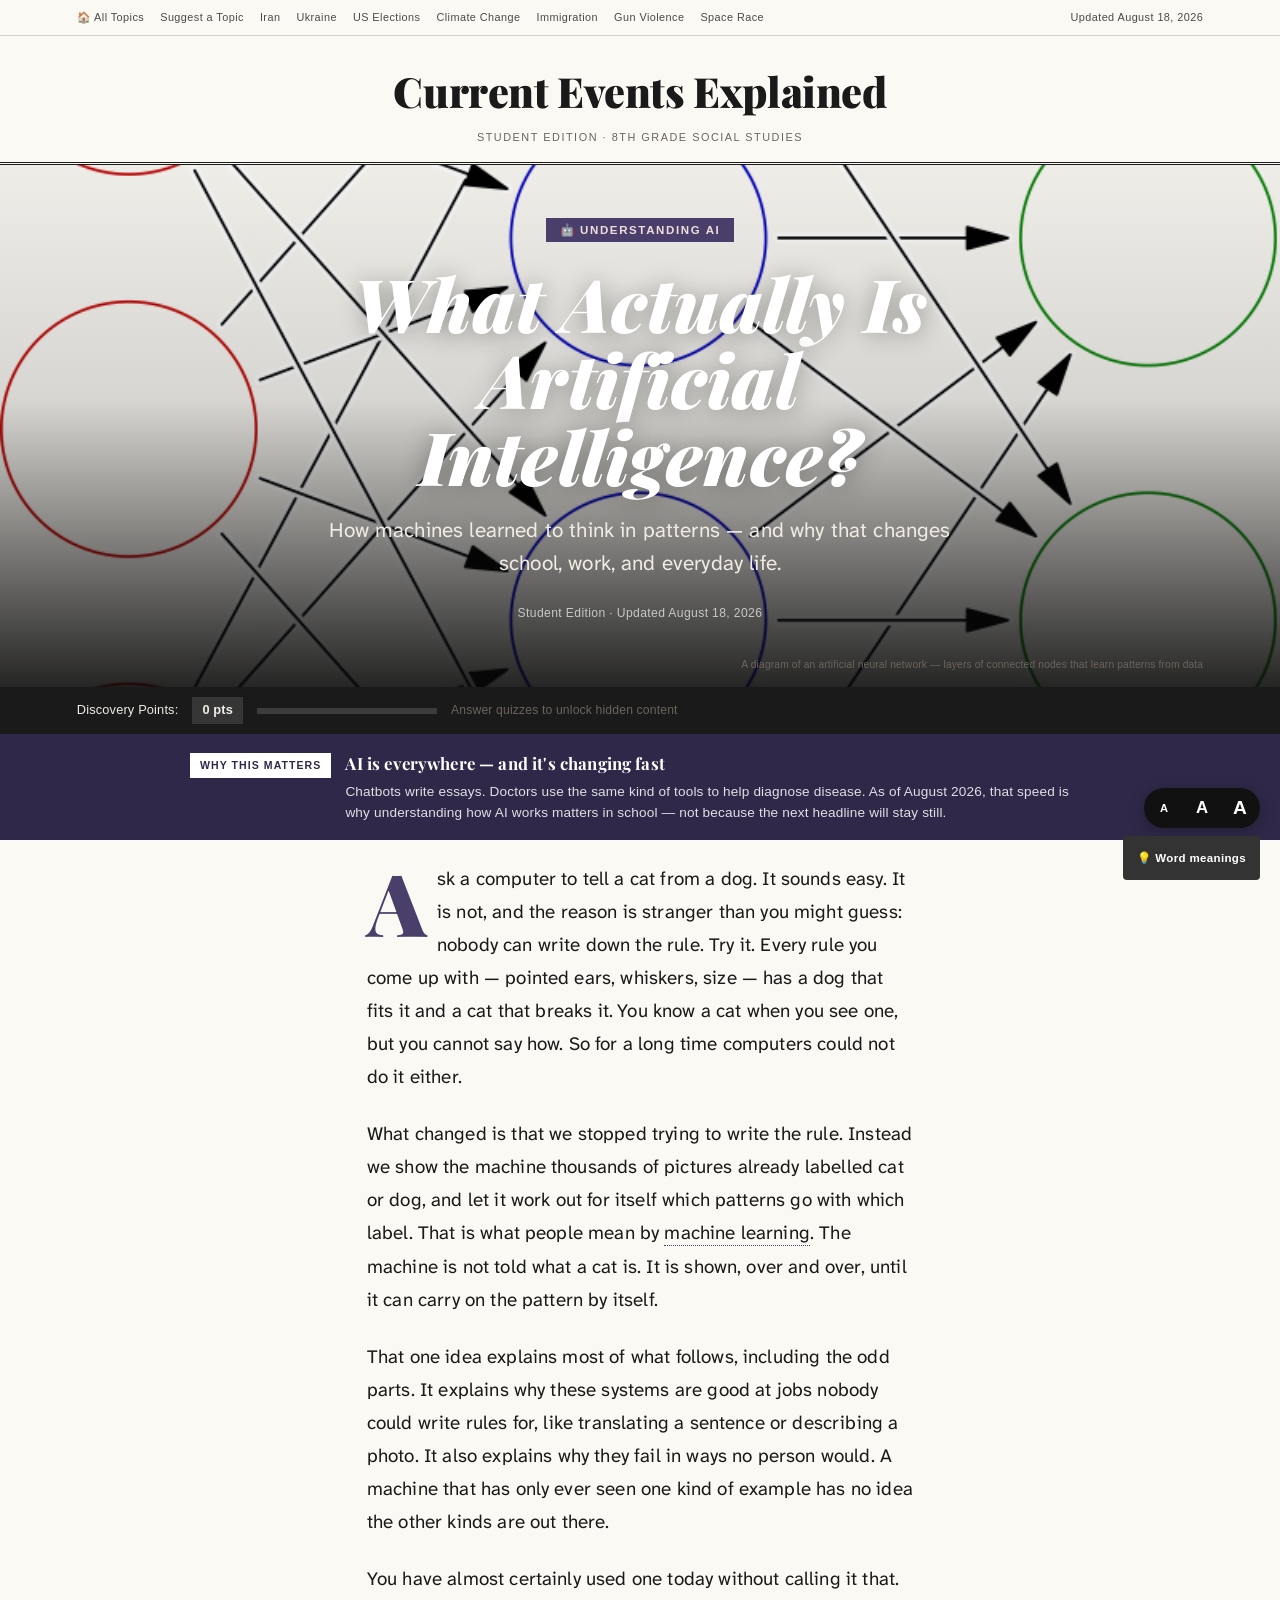
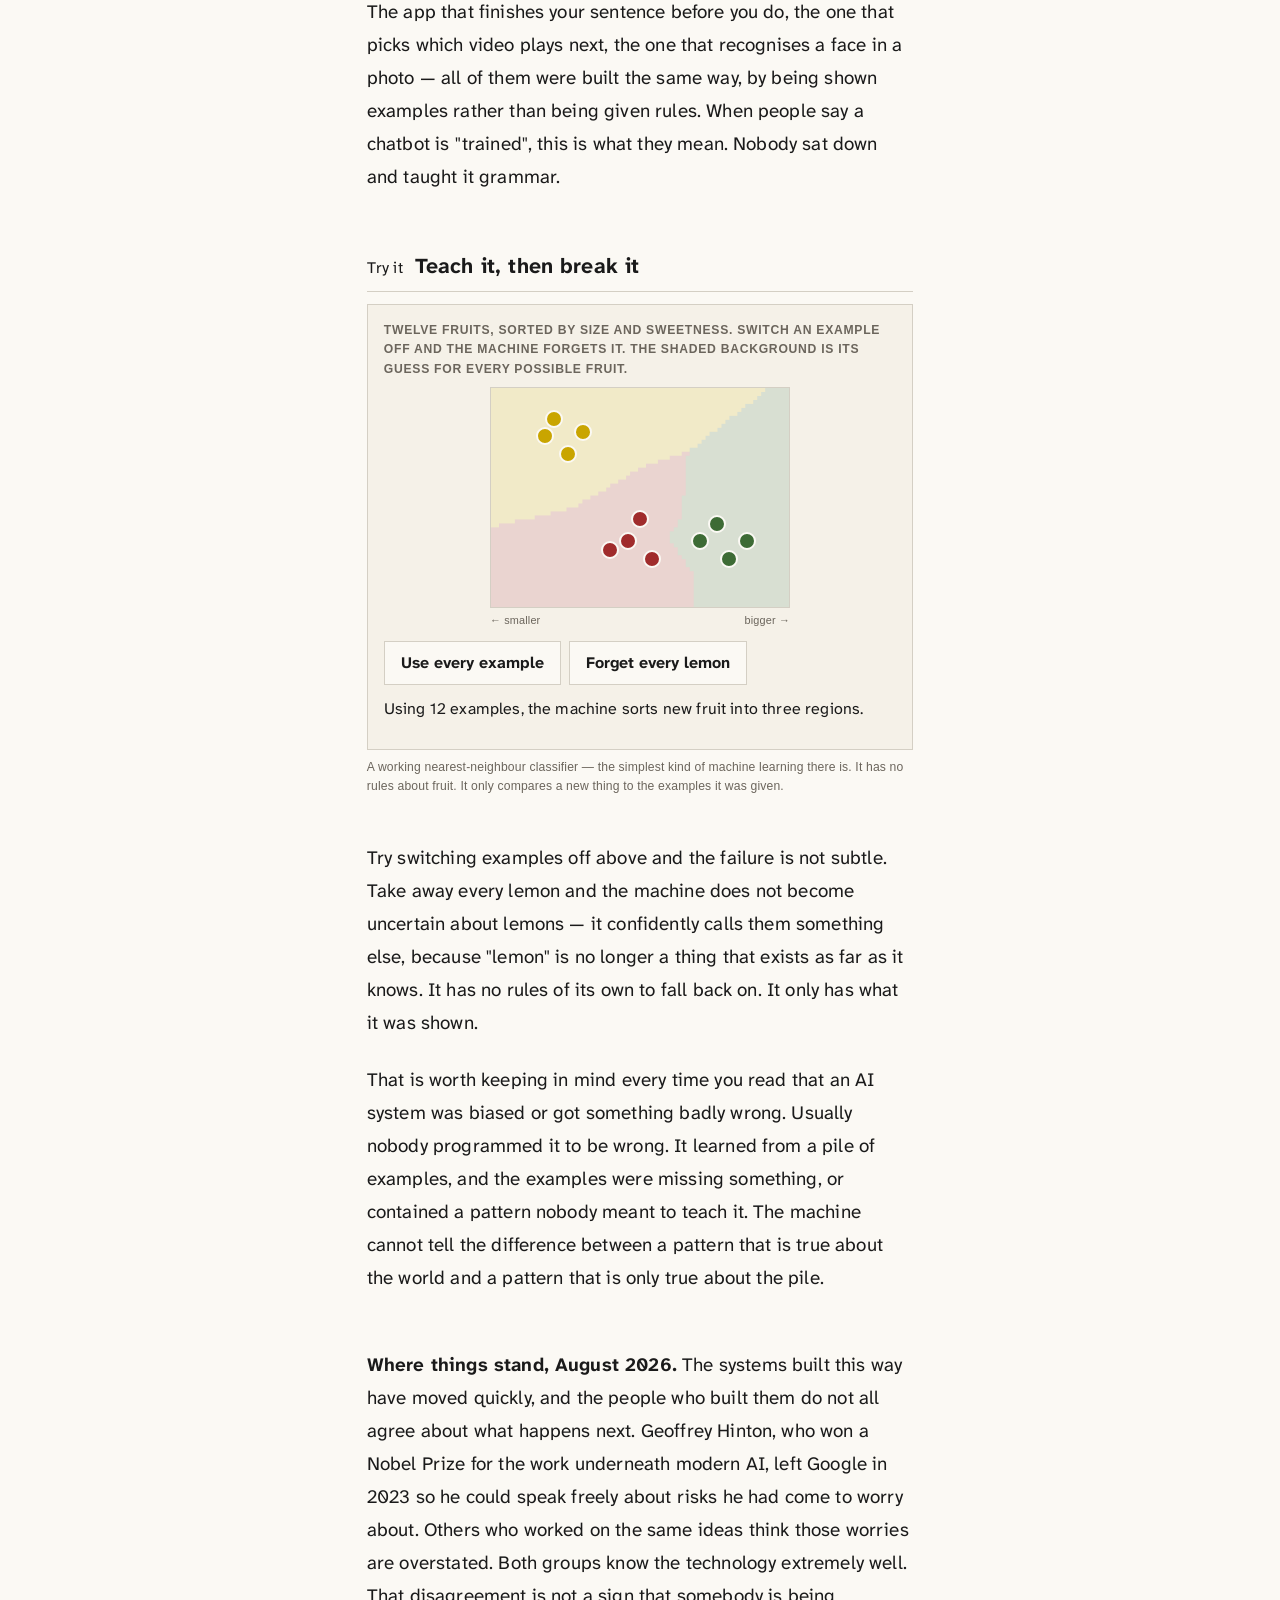
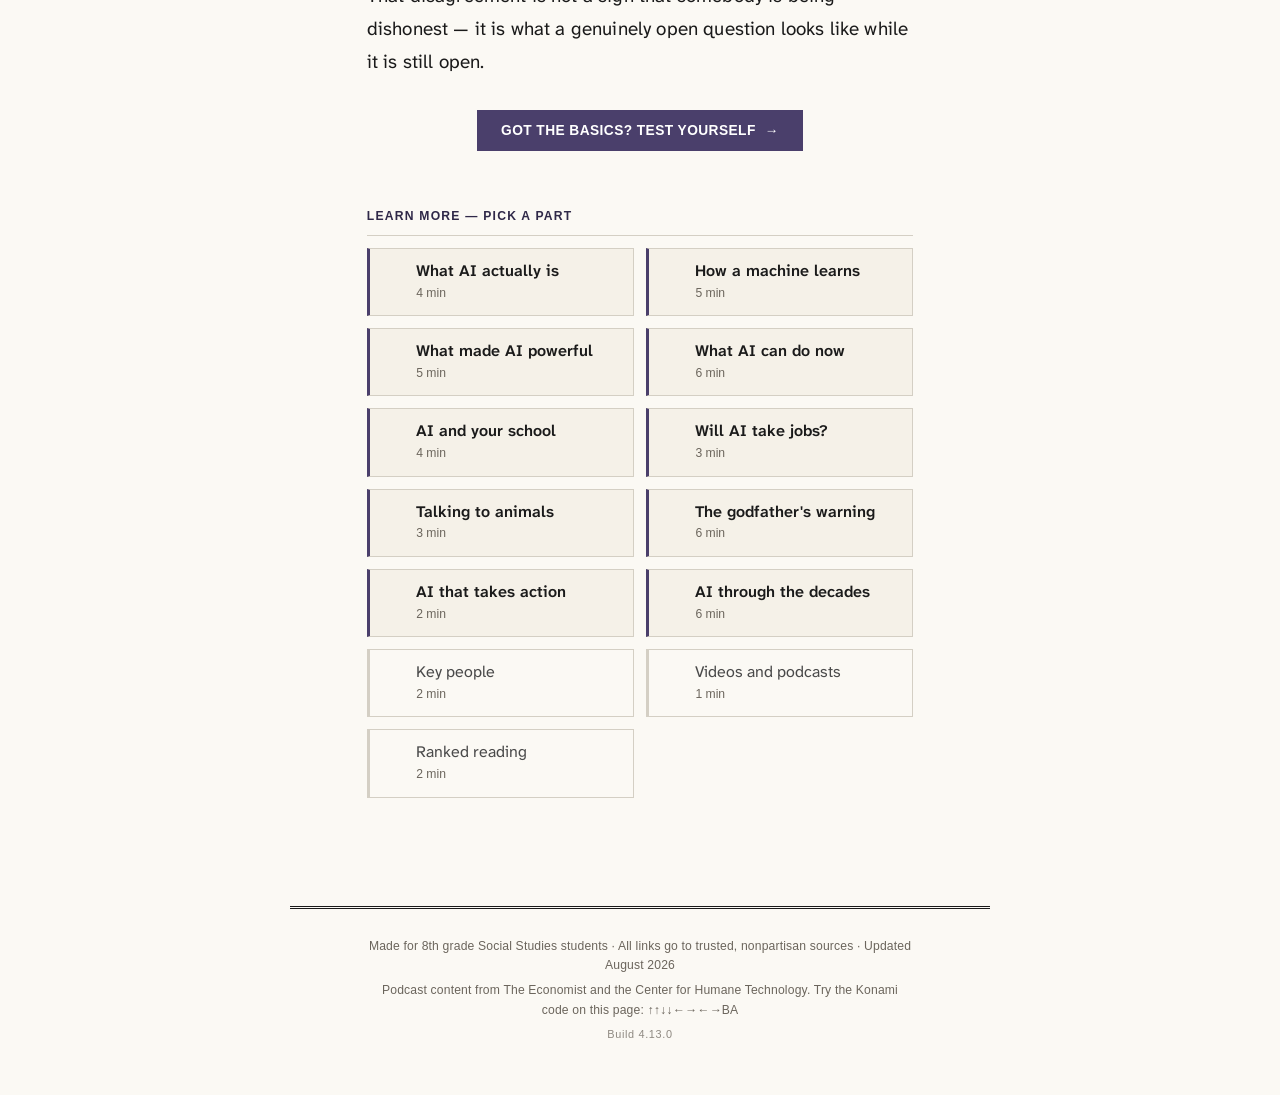
==== commit 835bcb68: "feat: source the three uncredited homepage images; rewrite the credit check ai-card, capitol-feature" ====
--- a/ai.html
+++ b/ai.html
@@ -319,7 +319,7 @@
 .stat.clickable{cursor:pointer}
 
 </style>
-<link rel="stylesheet" href="site.css?v=4.12.0">
+<link rel="stylesheet" href="site.css?v=4.13.0">
 </head>
 <body>
 <a class="skip-link" href="#main-content">Skip to main content</a>
@@ -1291,7 +1291,7 @@
 <footer>
   Made for 8th grade Social Studies students · All links go to trusted, nonpartisan sources · Updated August 2026
   <br><span style="margin-top:6px;display:inline-block">Podcast content from The Economist and the Center for Humane Technology. Try the Konami code on this page: ↑↑↓↓←→←→BA</span>
-<br><span class="build-version">Build 4.12.0</span></footer>
+<br><span class="build-version">Build 4.13.0</span></footer>
 
 <div class="a11y-controls">
   <div class="text-size-controls">
@@ -1668,8 +1668,8 @@
 
 </script>
 
-<script src="unfold-logic.js?v=4.12.0"></script>
-<script src="study-mode.js?v=4.12.0"></script>
-<script src="site.js?v=4.12.0"></script>
+<script src="unfold-logic.js?v=4.13.0"></script>
+<script src="study-mode.js?v=4.13.0"></script>
+<script src="site.js?v=4.13.0"></script>
 </body>
 </html>
--- a/site.css
+++ b/site.css
@@ -1241,3 +1241,28 @@
   color: var(--ink-faint, #6b655c);
   opacity: .75;
 }
+
+/* Photo attribution in the footer.
+
+   The homepage card images cannot carry their own credit: each sits inside
+   <a class="tier-card">, so a credit link within the card would be a nested
+   <a> -- invalid, and it would break the card as a link target. The footer
+   is where the credit can be a real link.
+
+   Sized down and muted because it is a legal obligation rather than
+   something a student is meant to read, but it stays selectable, linked,
+   and above the AA contrast floor -- a credit nobody can read is not a
+   credit. */
+.img-credit {
+  flex-basis: 100%;
+  margin-top: 10px;
+  font-family: -apple-system, sans-serif;
+  font-size: var(--ce-text-2xs, .68rem);
+  line-height: 1.6;
+  color: var(--ink-faint, #6b655c);
+}
+.img-credit a {
+  color: var(--ink-faint, #6b655c);
+  text-decoration: underline;
+  text-underline-offset: 2px;
+}
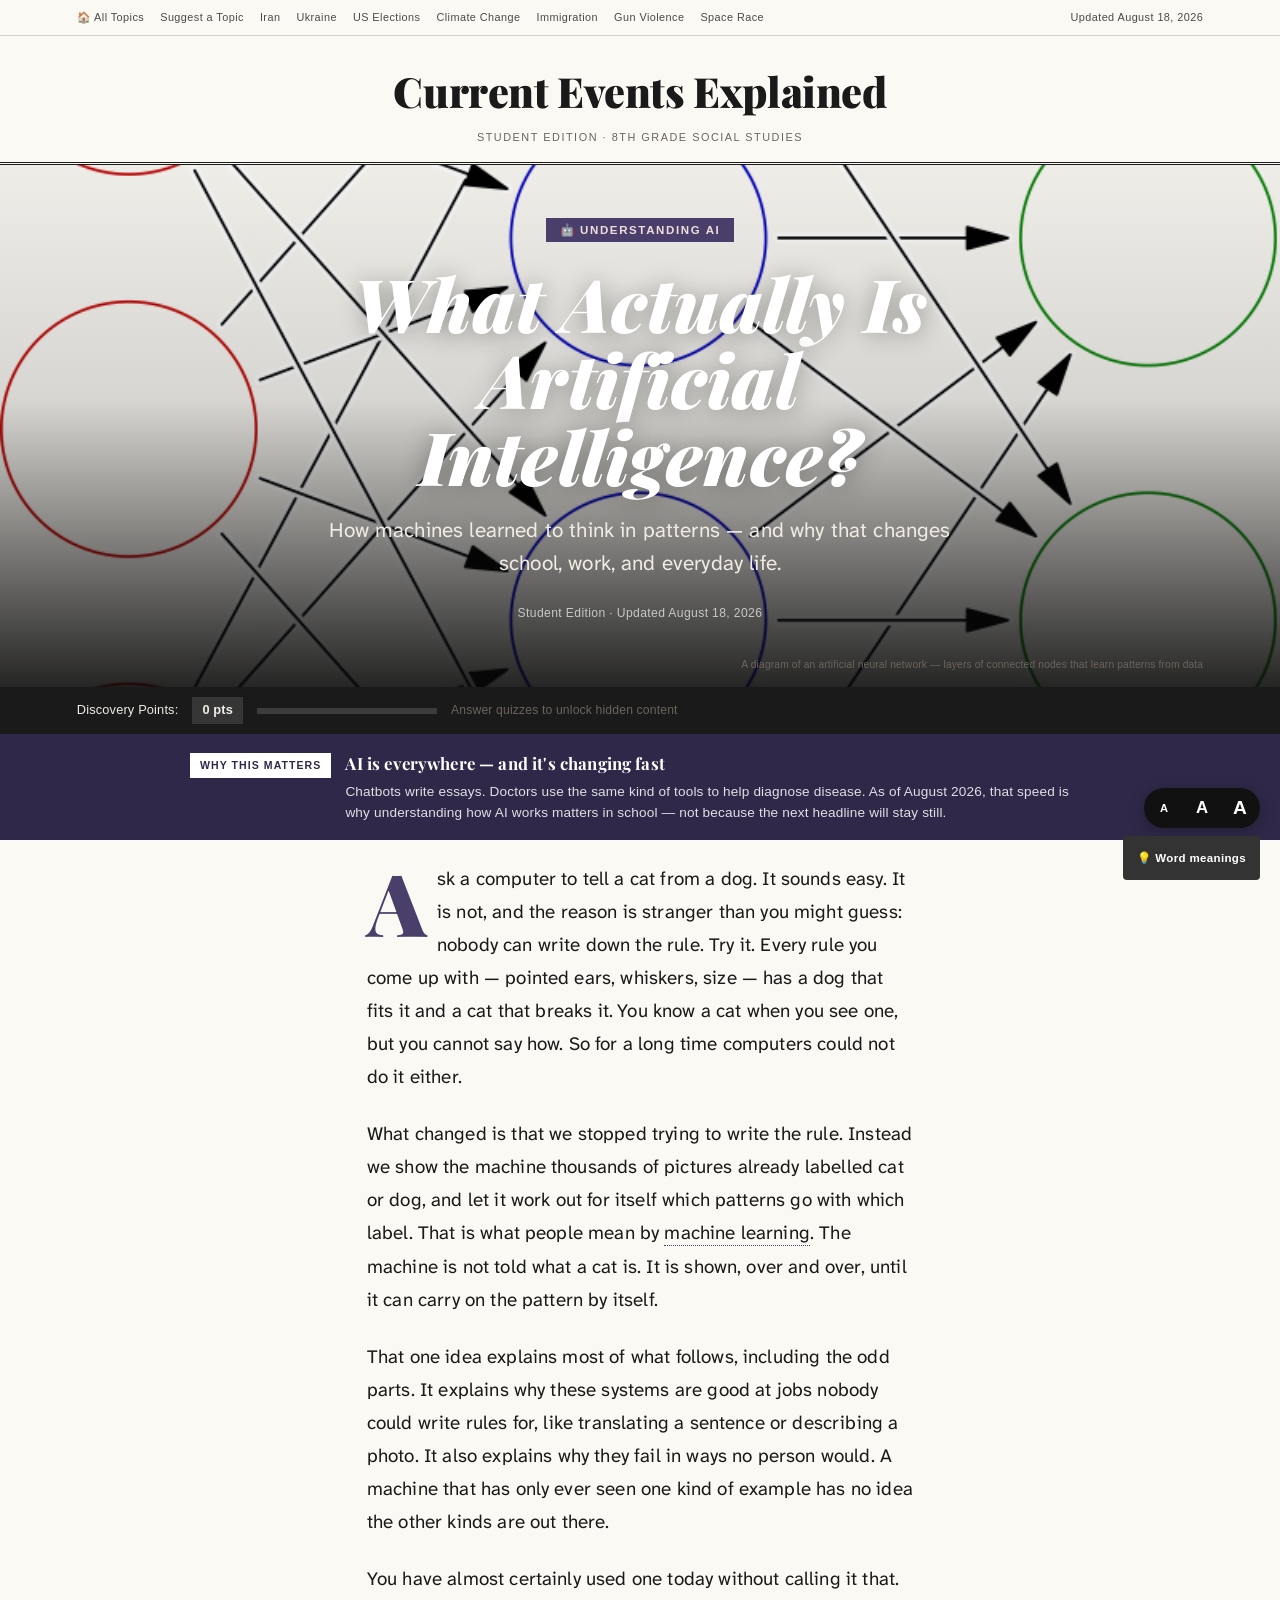
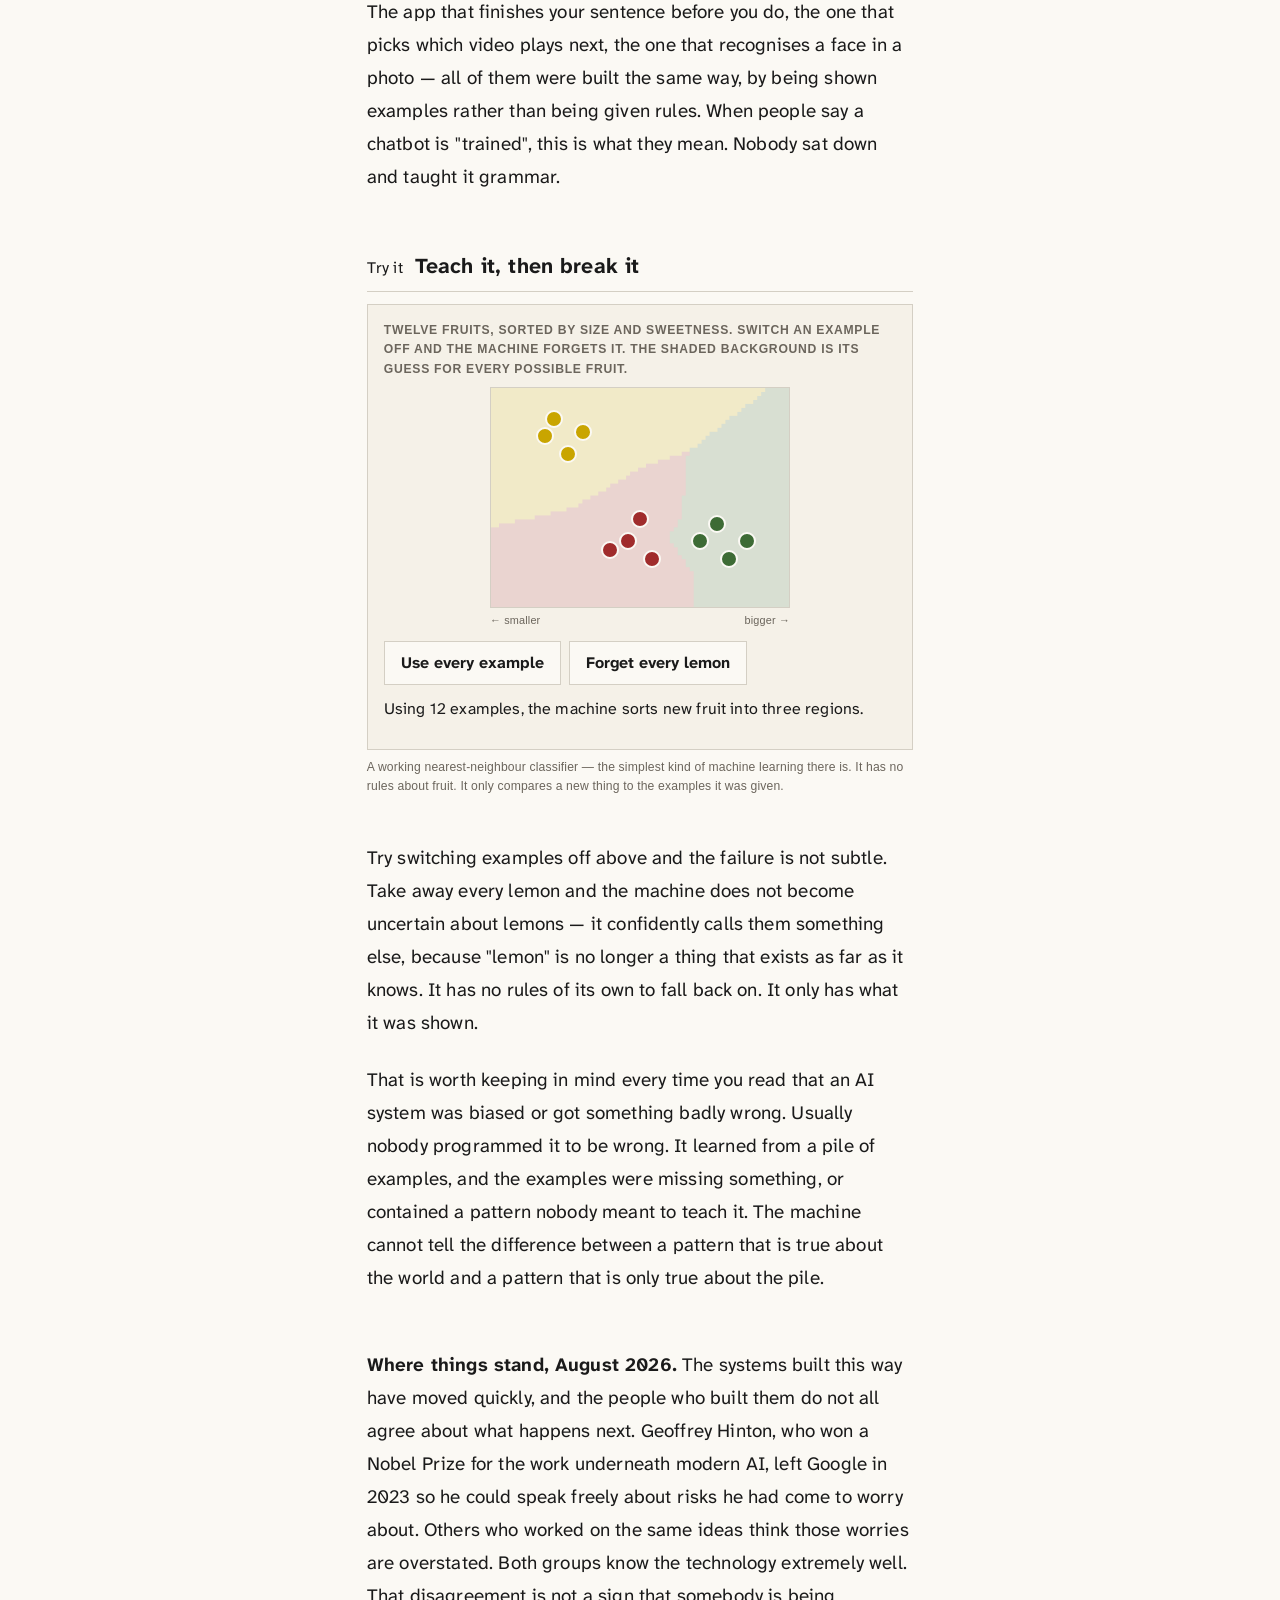
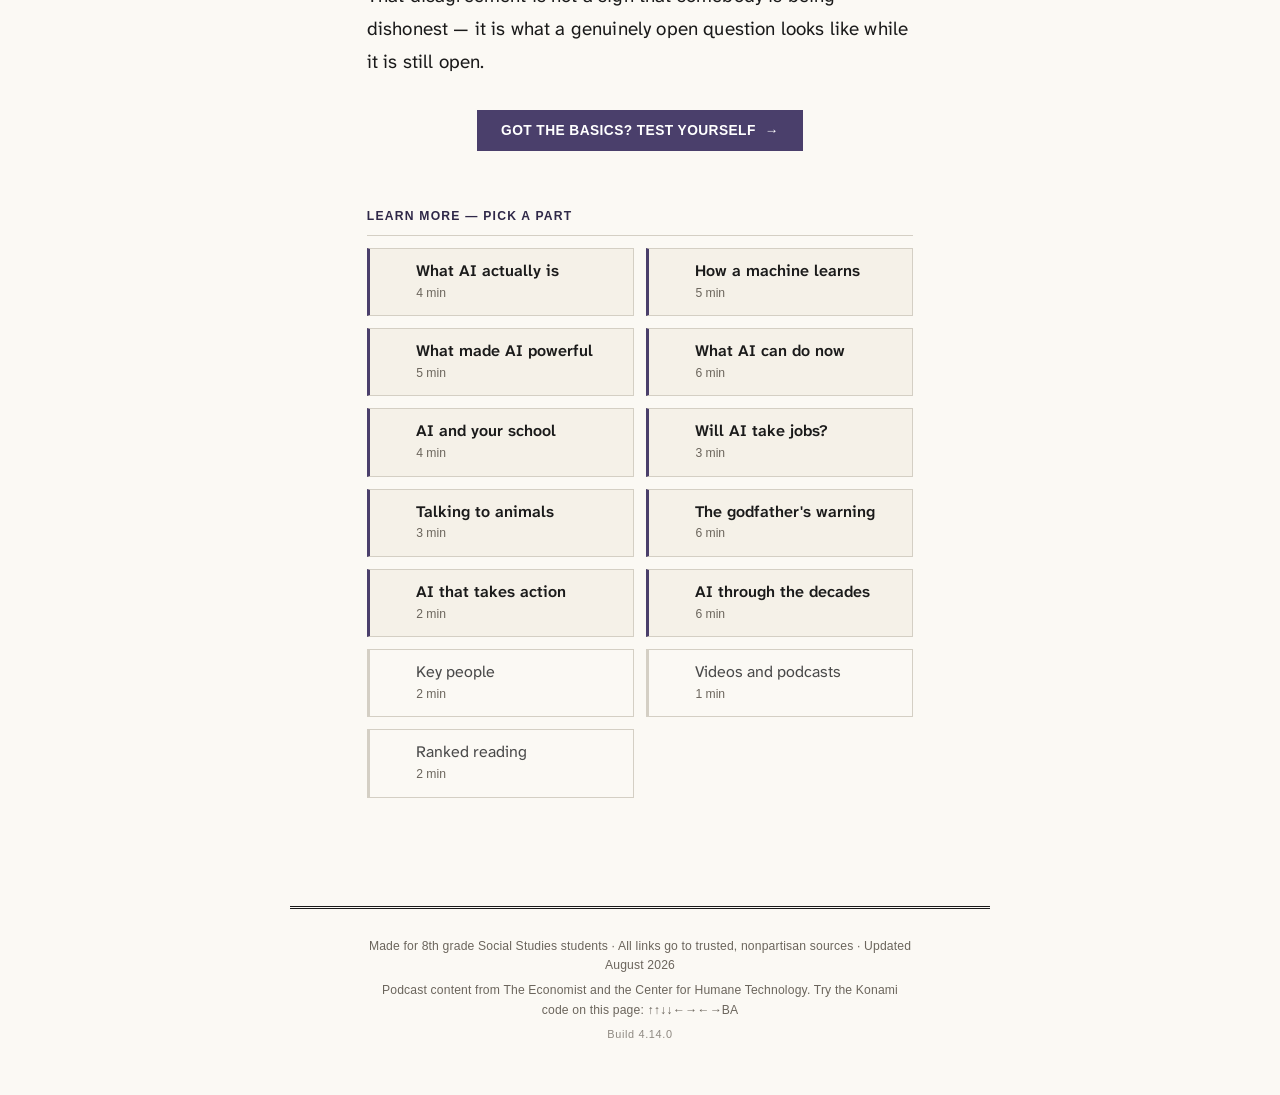
==== commit 0e038664: "feat: identify and credit 5 of the 9 uncredited images by perceptual match The instruction was to ke" ====
--- a/ai.html
+++ b/ai.html
@@ -319,7 +319,7 @@
 .stat.clickable{cursor:pointer}
 
 </style>
-<link rel="stylesheet" href="site.css?v=4.13.0">
+<link rel="stylesheet" href="site.css?v=4.14.0">
 </head>
 <body>
 <a class="skip-link" href="#main-content">Skip to main content</a>
@@ -1291,7 +1291,7 @@
 <footer>
   Made for 8th grade Social Studies students · All links go to trusted, nonpartisan sources · Updated August 2026
   <br><span style="margin-top:6px;display:inline-block">Podcast content from The Economist and the Center for Humane Technology. Try the Konami code on this page: ↑↑↓↓←→←→BA</span>
-<br><span class="build-version">Build 4.13.0</span></footer>
+<br><span class="build-version">Build 4.14.0</span></footer>
 
 <div class="a11y-controls">
   <div class="text-size-controls">
@@ -1668,8 +1668,8 @@
 
 </script>
 
-<script src="unfold-logic.js?v=4.13.0"></script>
-<script src="study-mode.js?v=4.13.0"></script>
-<script src="site.js?v=4.13.0"></script>
+<script src="unfold-logic.js?v=4.14.0"></script>
+<script src="study-mode.js?v=4.14.0"></script>
+<script src="site.js?v=4.14.0"></script>
 </body>
 </html>
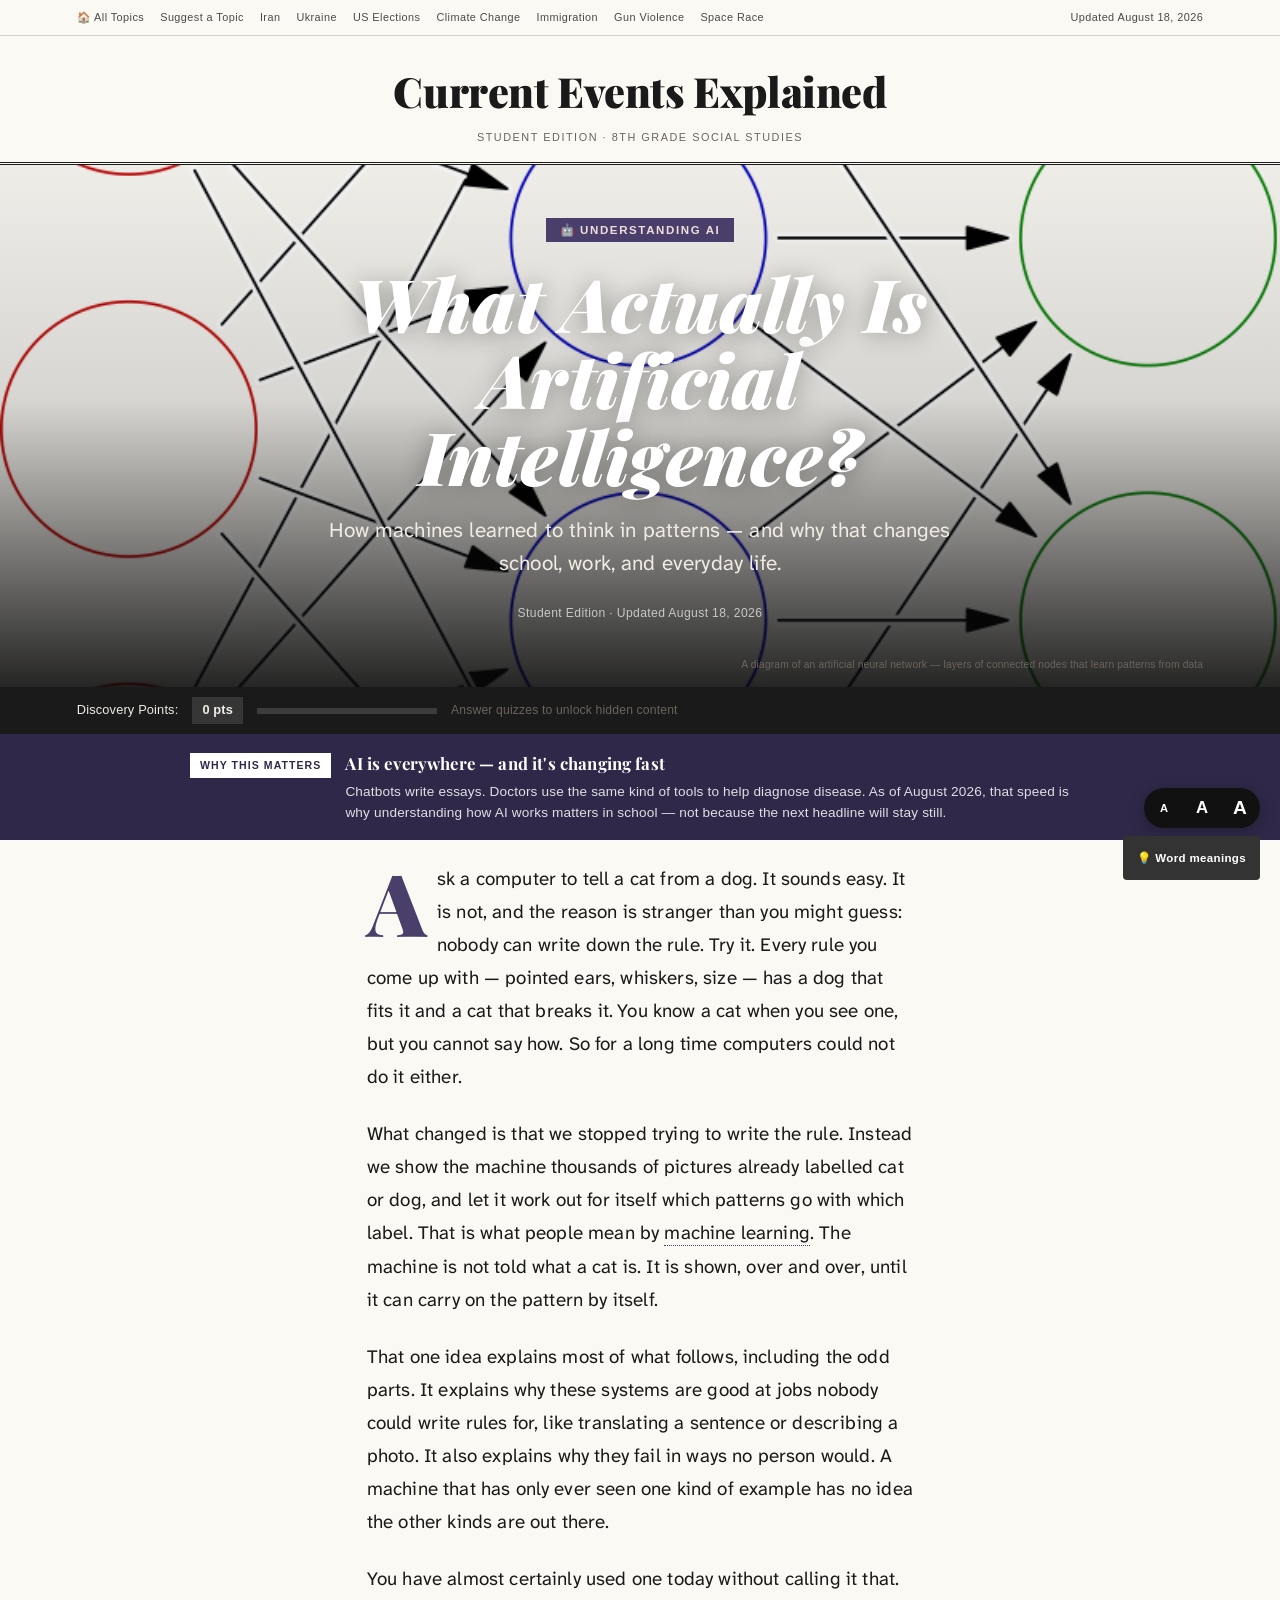
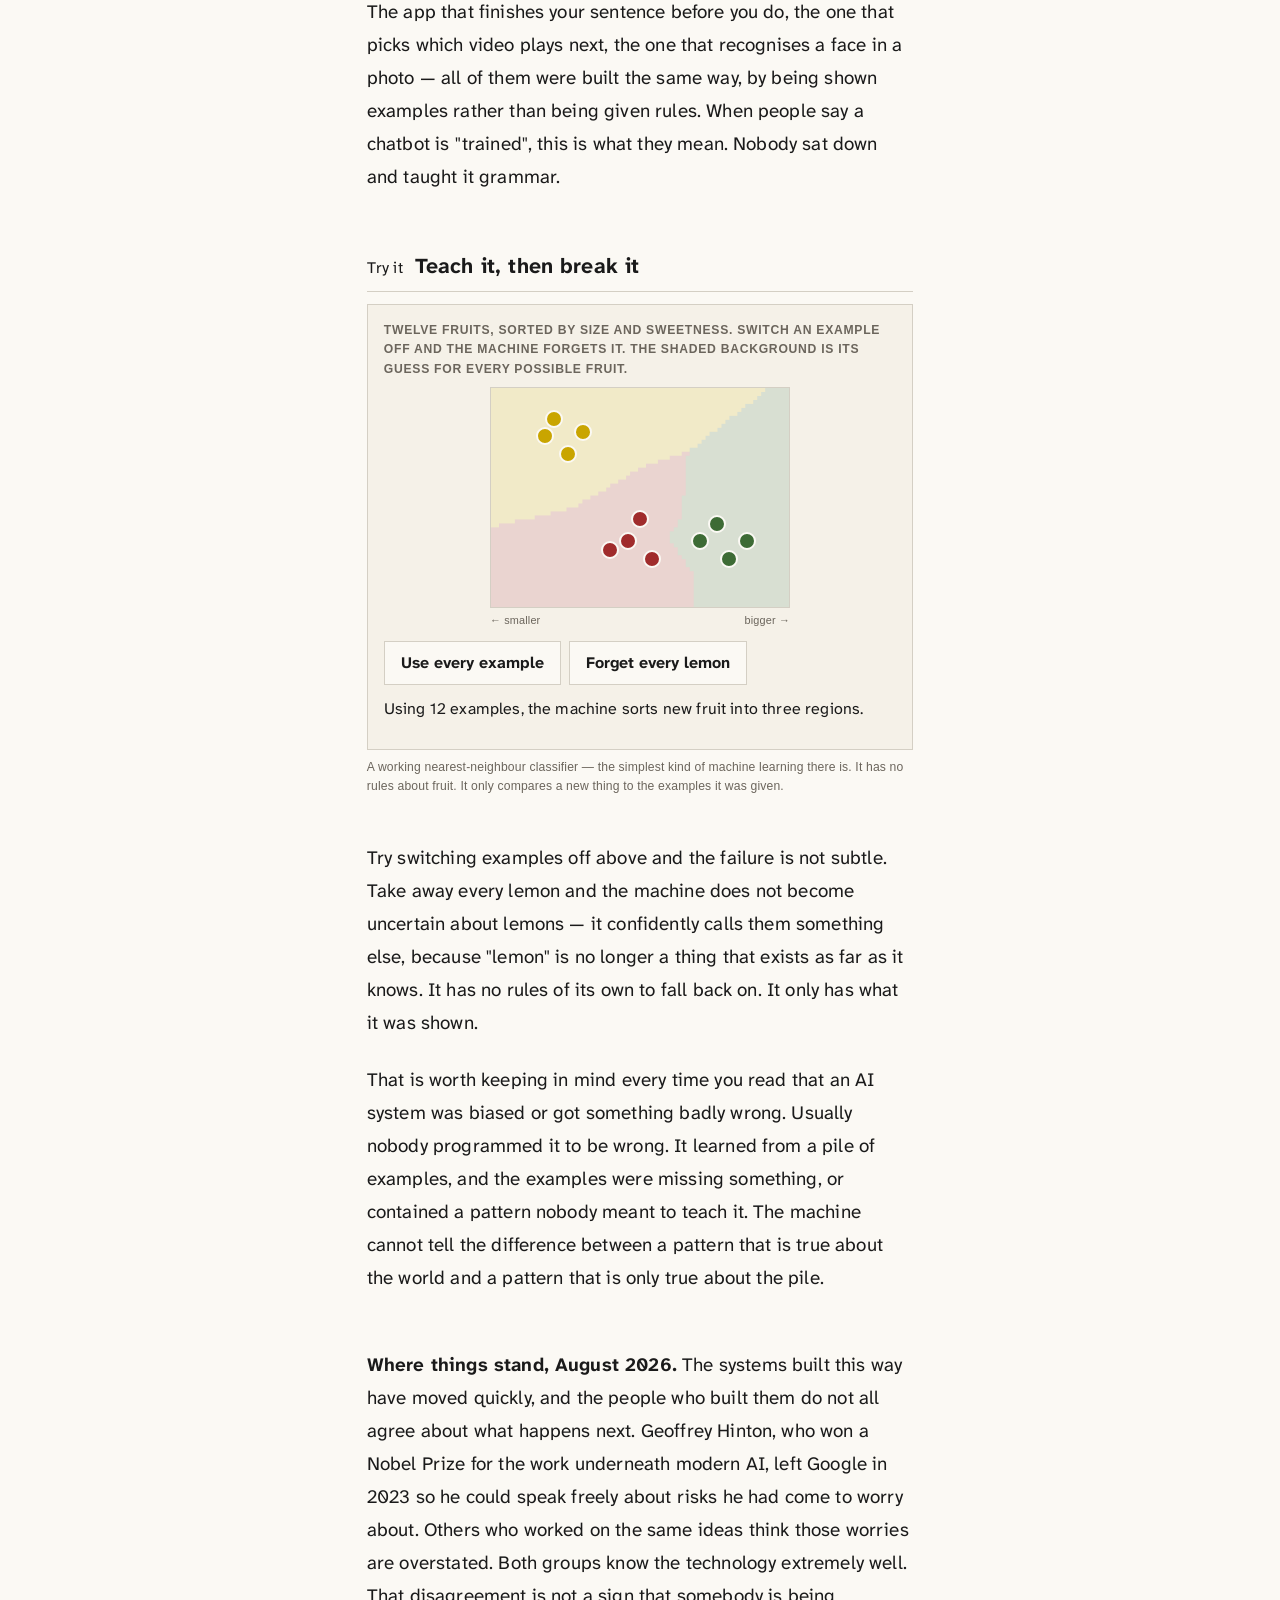
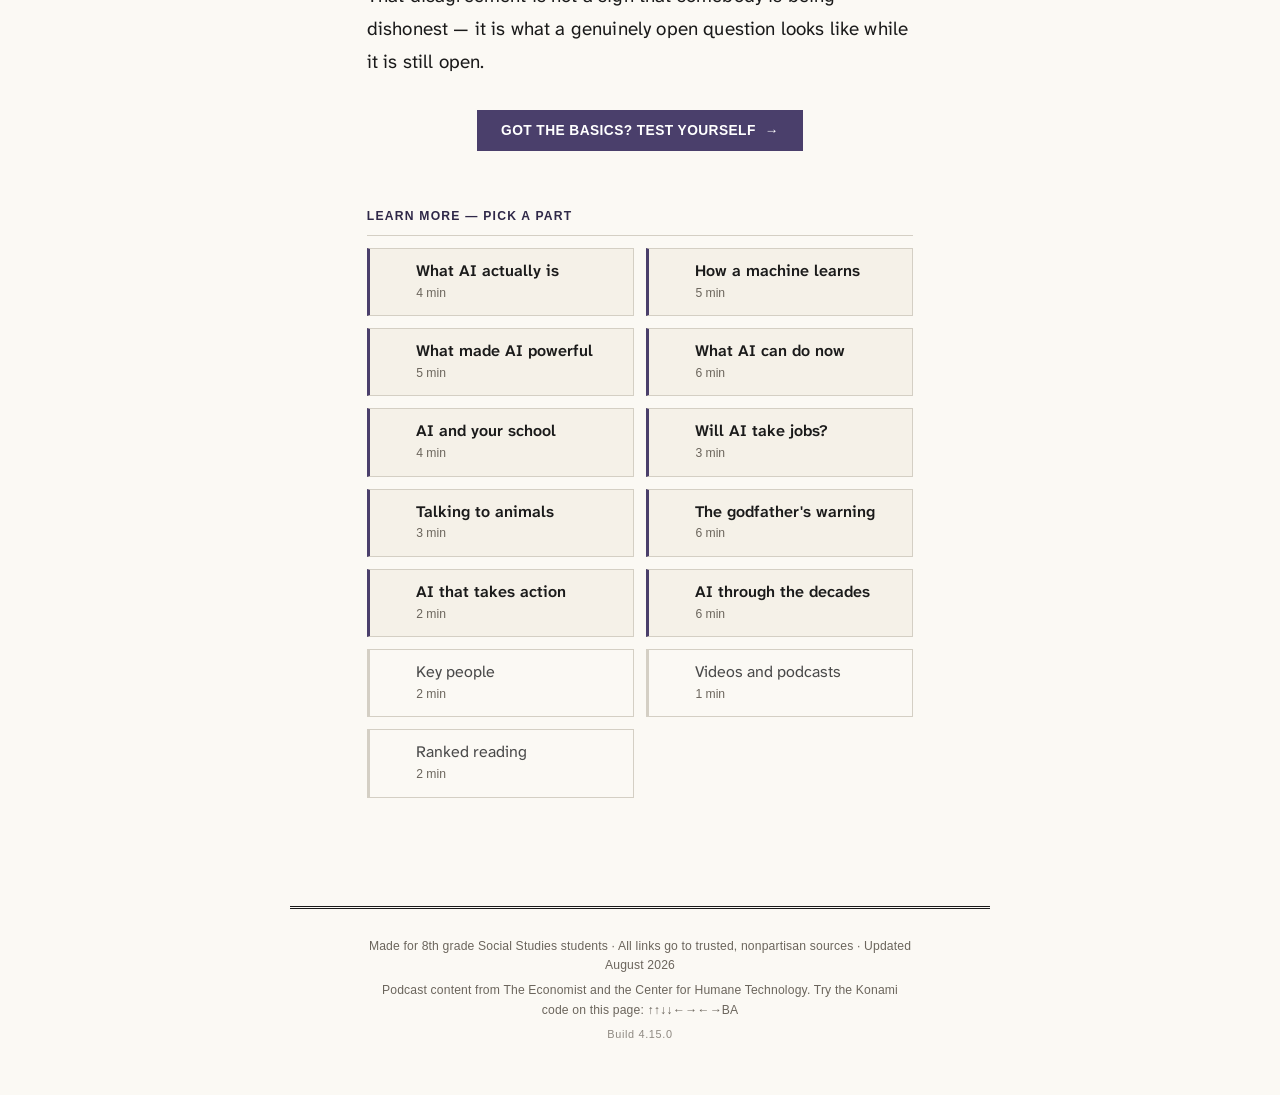
==== commit 80b4aa5b: "feat: no image on the site is silent about its source any more   83 images: 74 credited - 9 disclose" ====
--- a/ai.html
+++ b/ai.html
@@ -319,7 +319,7 @@
 .stat.clickable{cursor:pointer}
 
 </style>
-<link rel="stylesheet" href="site.css?v=4.14.0">
+<link rel="stylesheet" href="site.css?v=4.15.0">
 </head>
 <body>
 <a class="skip-link" href="#main-content">Skip to main content</a>
@@ -539,6 +539,7 @@
   <div class="photo-inline clearfix">
     <img src="images/early-computer.jpg" alt="Glen Beck and Betty Snyder programming the ENIAC, one of the first electronic computers, in the 1940s" onerror="this.style.display='none'" loading="lazy" decoding="async">
     <div class="cap">Glen Beck and Betty Snyder program the ENIAC in Building 328 at the Ballistic Research Laboratory, c. 1947–1955. <a href="https://en.wikipedia.org/wiki/File:Glen_Beck_and_Betty_Snyder_program_the_ENIAC_in_building_328_at_the_Ballistic_Research_Laboratory.jpg" target="_blank">Wikimedia Commons (public domain, U.S. Army photo)</a></div>
+              <div class="src">Photo: public domain via <a href="https://commons.wikimedia.org/wiki/File:Glen_Beck_and_Betty_Snyder_program_the_ENIAC_in_building_328_at_the_Ballistic_Research_Laboratory.jpg" target="_blank">Wikimedia</a></div>
   </div>
 
   <p class="lede">When you learn something new, your brain strengthens certain connections between neurons. A machine learns in a surprisingly similar way. It adjusts the <span class="term" tabindex="0" data-def="Numbers inside a neural network that control how strong each connection is — like the strength of each 'vote.'" aria-describedby="term-desc-3">weights</span><span id="term-desc-3" class="term-desc">Numbers inside a neural network that control how strong each connection is — like the strength of each 'vote.'</span> between artificial neurons. It keeps adjusting until it gets better at its task.<a class="cite-inline" href="https://shows.acast.com/theeconomistbabbage/episodes/babbage-the-science-that-built-the-ai-revolutionpart-two" target="_blank">Economist</a></p>
@@ -1291,7 +1292,7 @@
 <footer>
   Made for 8th grade Social Studies students · All links go to trusted, nonpartisan sources · Updated August 2026
   <br><span style="margin-top:6px;display:inline-block">Podcast content from The Economist and the Center for Humane Technology. Try the Konami code on this page: ↑↑↓↓←→←→BA</span>
-<br><span class="build-version">Build 4.14.0</span></footer>
+<br><span class="build-version">Build 4.15.0</span></footer>
 
 <div class="a11y-controls">
   <div class="text-size-controls">
@@ -1668,8 +1669,8 @@
 
 </script>
 
-<script src="unfold-logic.js?v=4.14.0"></script>
-<script src="study-mode.js?v=4.14.0"></script>
-<script src="site.js?v=4.14.0"></script>
+<script src="unfold-logic.js?v=4.15.0"></script>
+<script src="study-mode.js?v=4.15.0"></script>
+<script src="site.js?v=4.15.0"></script>
 </body>
 </html>
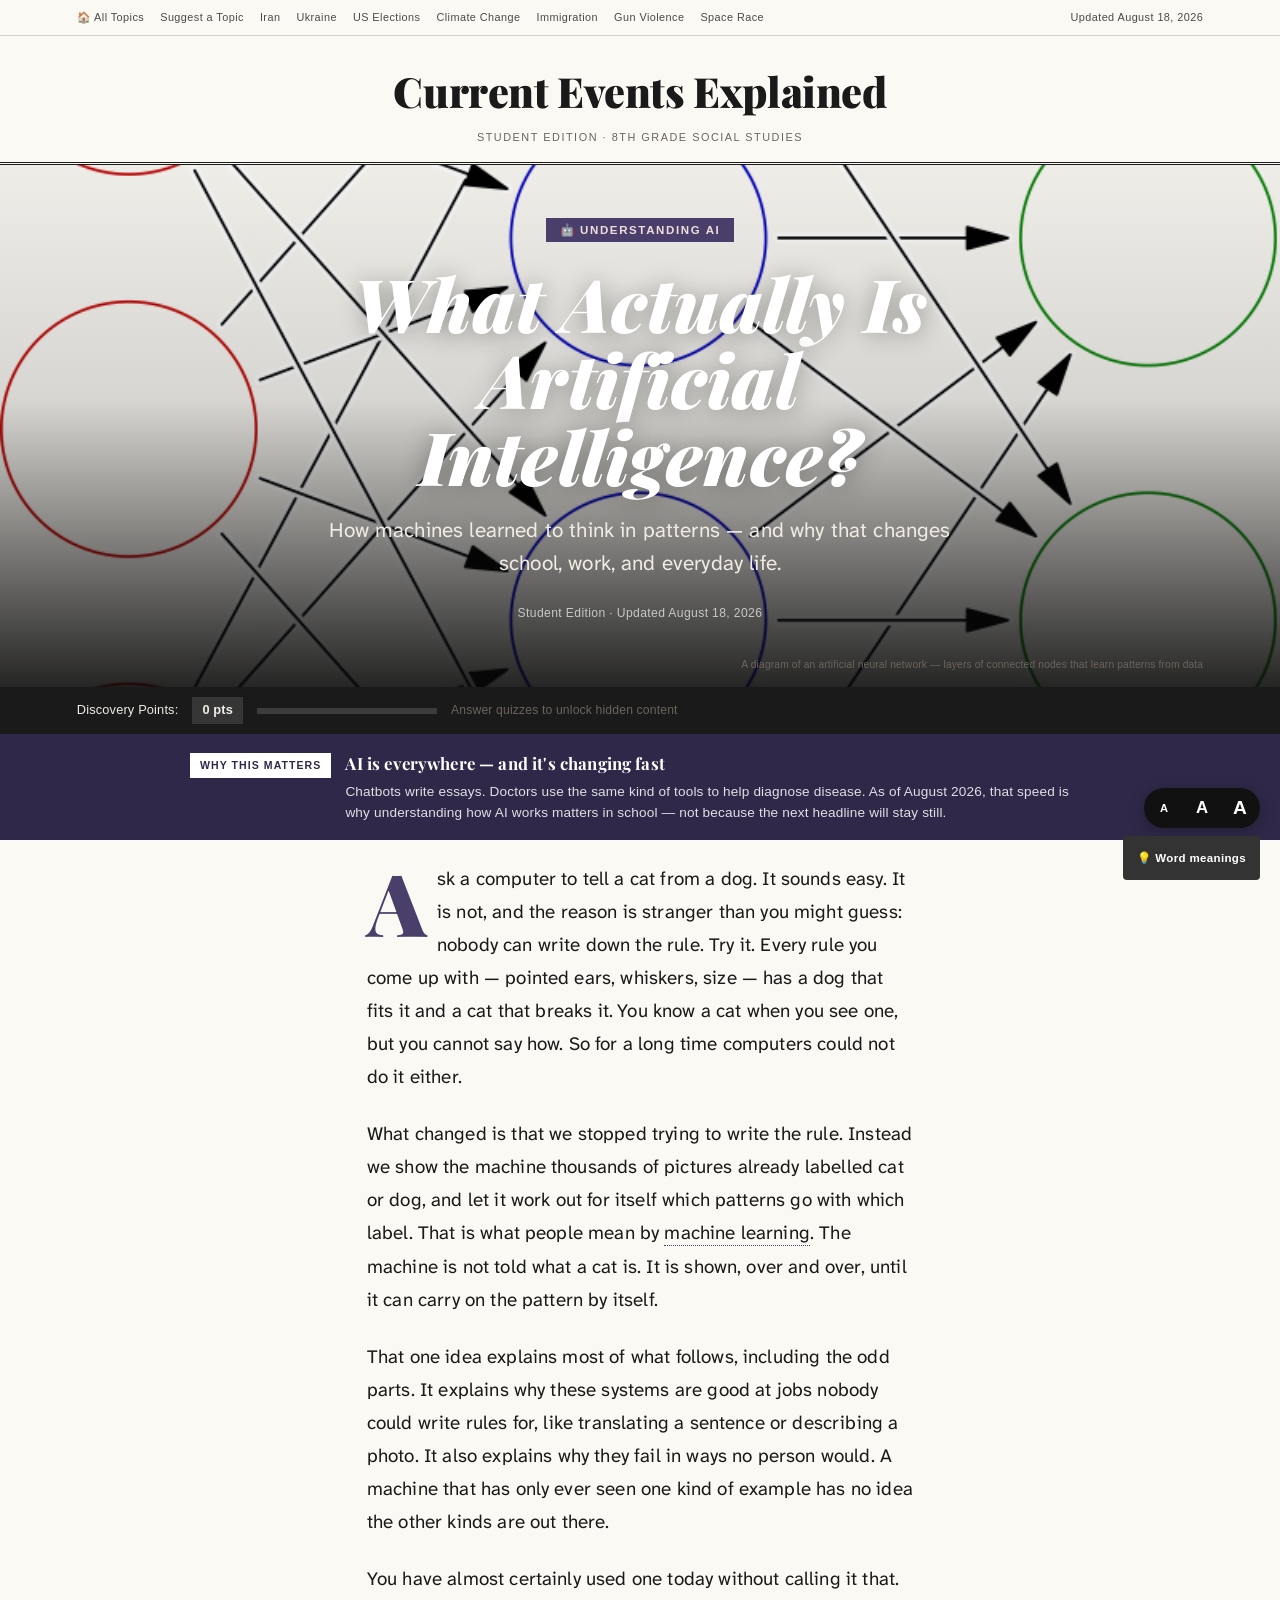
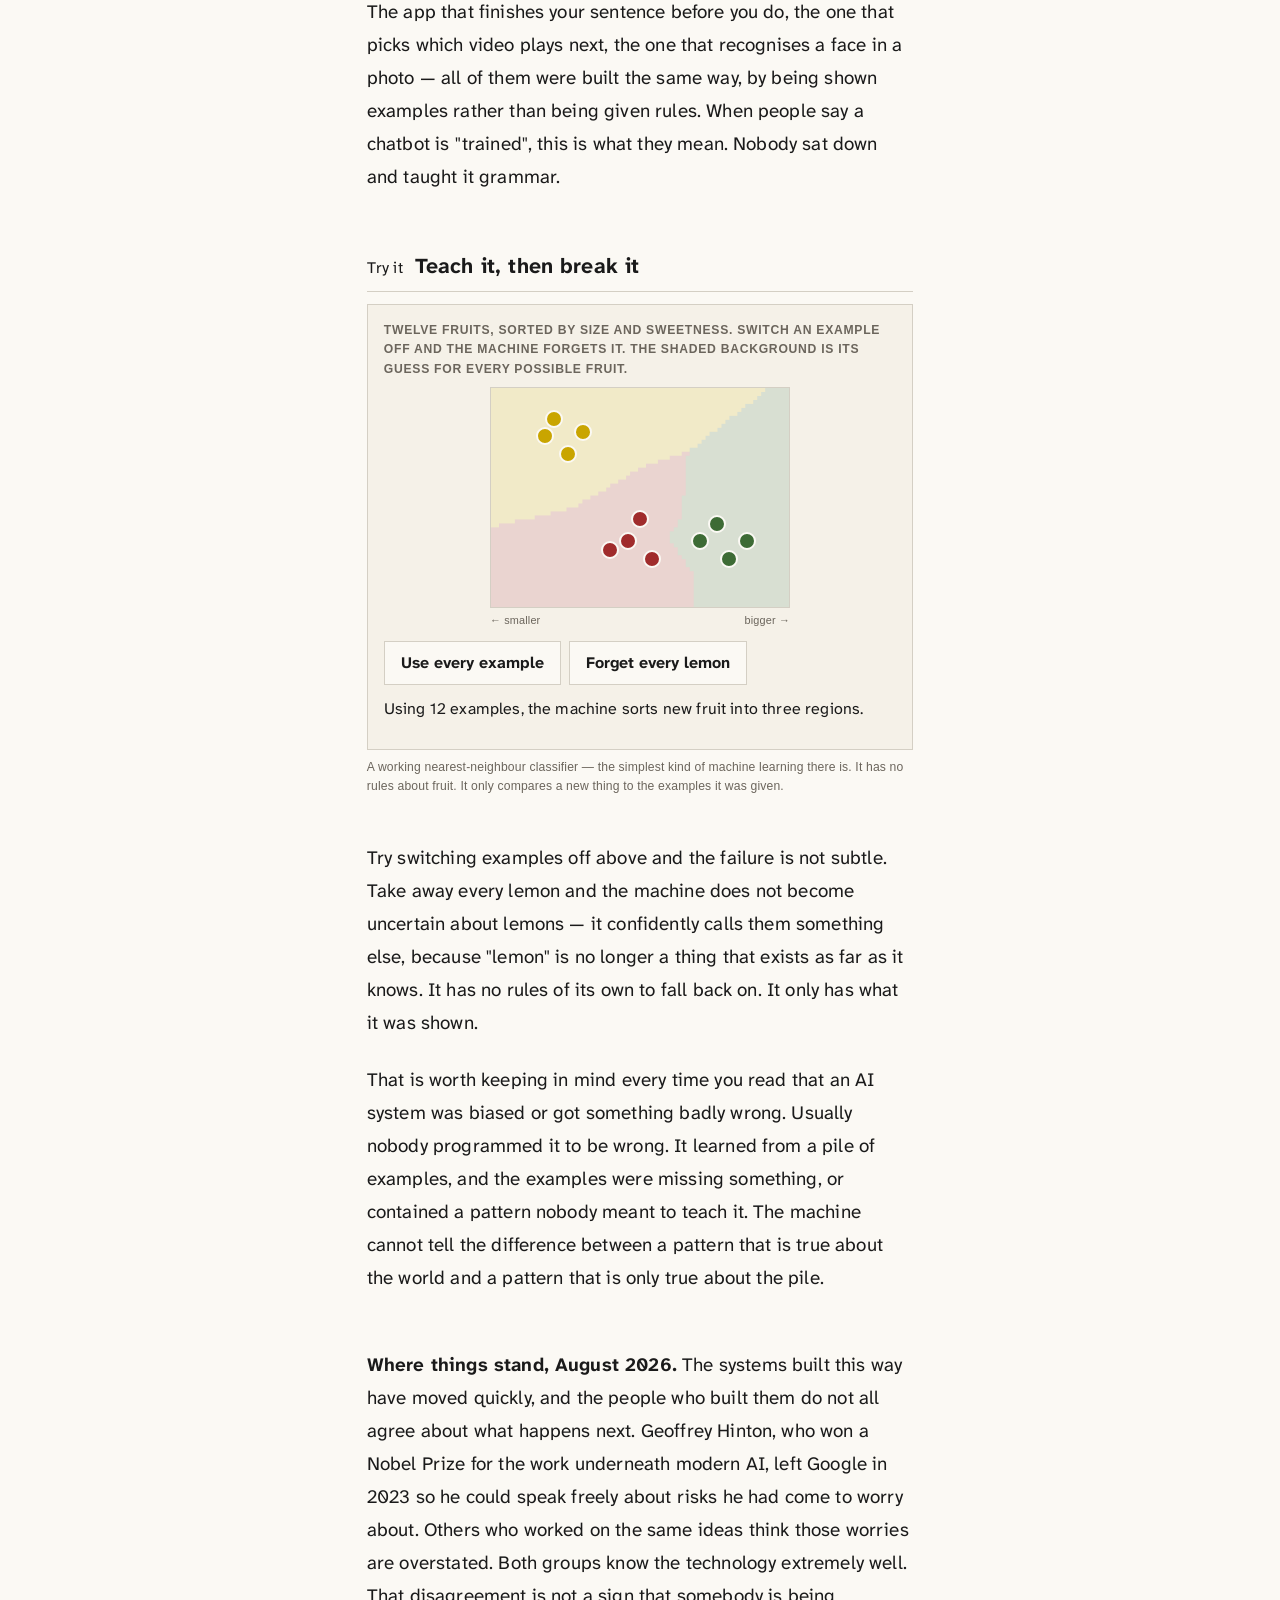
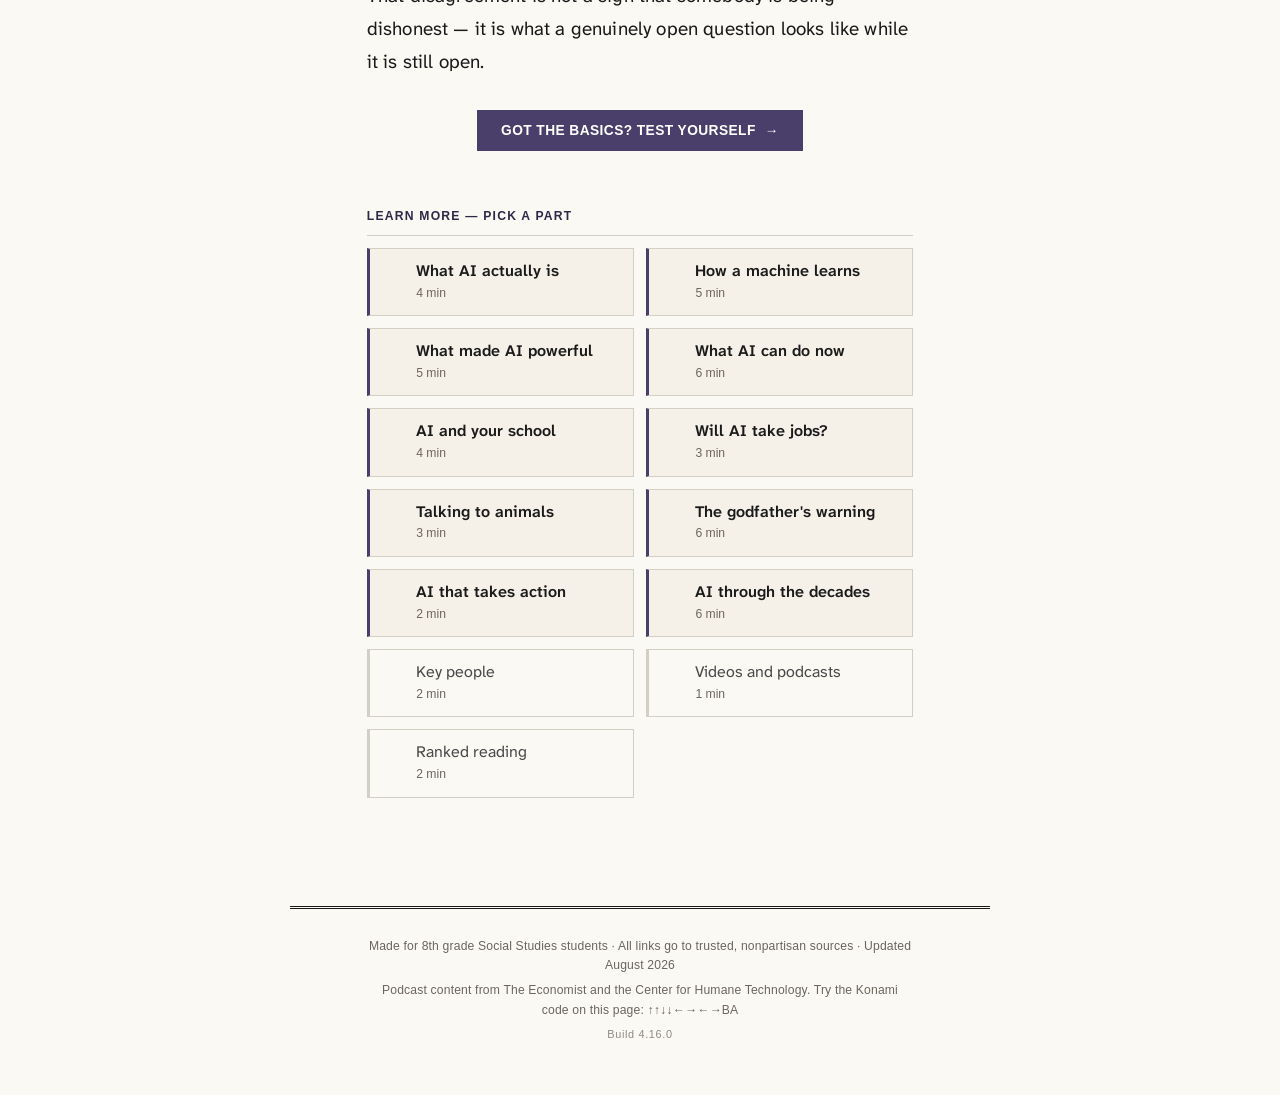
==== commit 5ac69ccf: "Refresh September 7, 2026 snapshots on pages the news actually moved (v4.16.0) Iran: restricted-zone" ====
--- a/ai.html
+++ b/ai.html
@@ -319,7 +319,7 @@
 .stat.clickable{cursor:pointer}
 
 </style>
-<link rel="stylesheet" href="site.css?v=4.15.0">
+<link rel="stylesheet" href="site.css?v=4.16.0">
 </head>
 <body>
 <a class="skip-link" href="#main-content">Skip to main content</a>
@@ -1292,7 +1292,7 @@
 <footer>
   Made for 8th grade Social Studies students · All links go to trusted, nonpartisan sources · Updated August 2026
   <br><span style="margin-top:6px;display:inline-block">Podcast content from The Economist and the Center for Humane Technology. Try the Konami code on this page: ↑↑↓↓←→←→BA</span>
-<br><span class="build-version">Build 4.15.0</span></footer>
+<br><span class="build-version">Build 4.16.0</span></footer>
 
 <div class="a11y-controls">
   <div class="text-size-controls">
@@ -1669,8 +1669,8 @@
 
 </script>
 
-<script src="unfold-logic.js?v=4.15.0"></script>
-<script src="study-mode.js?v=4.15.0"></script>
-<script src="site.js?v=4.15.0"></script>
+<script src="unfold-logic.js?v=4.16.0"></script>
+<script src="study-mode.js?v=4.16.0"></script>
+<script src="site.js?v=4.16.0"></script>
 </body>
 </html>
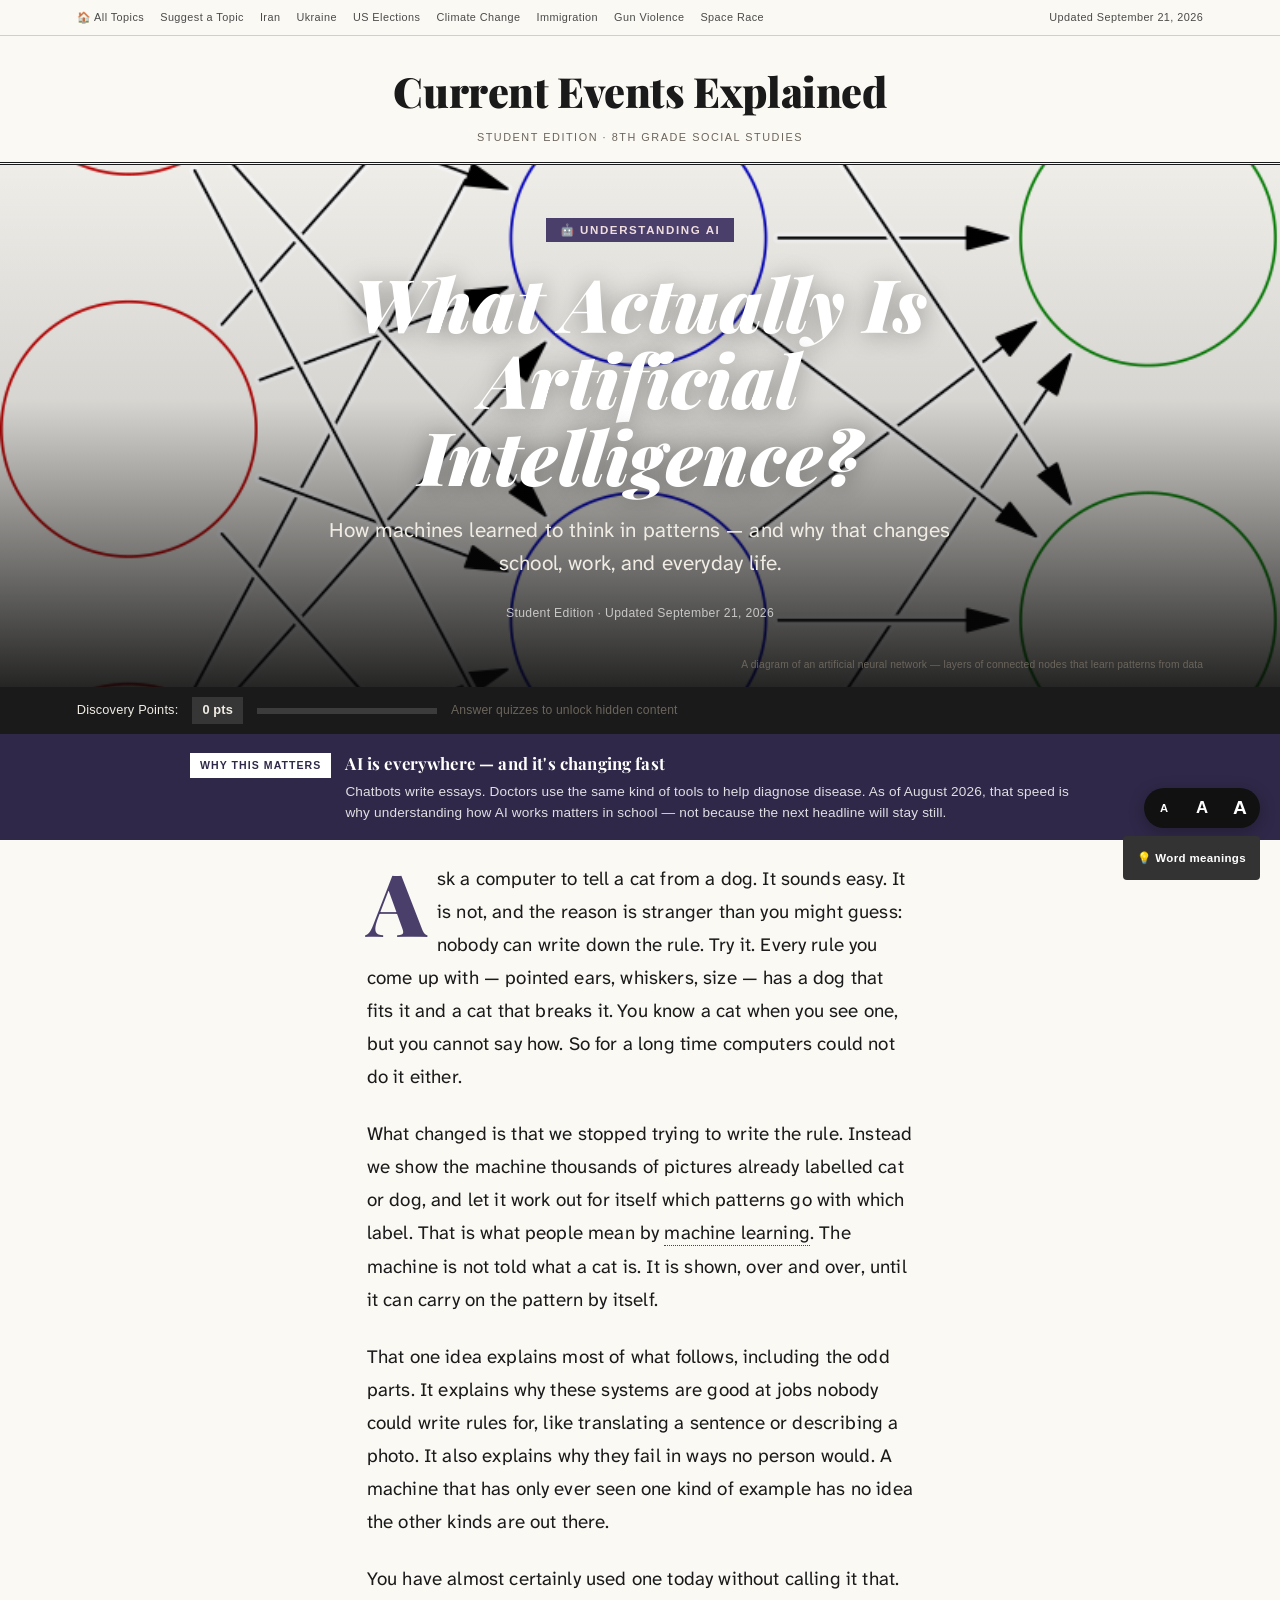
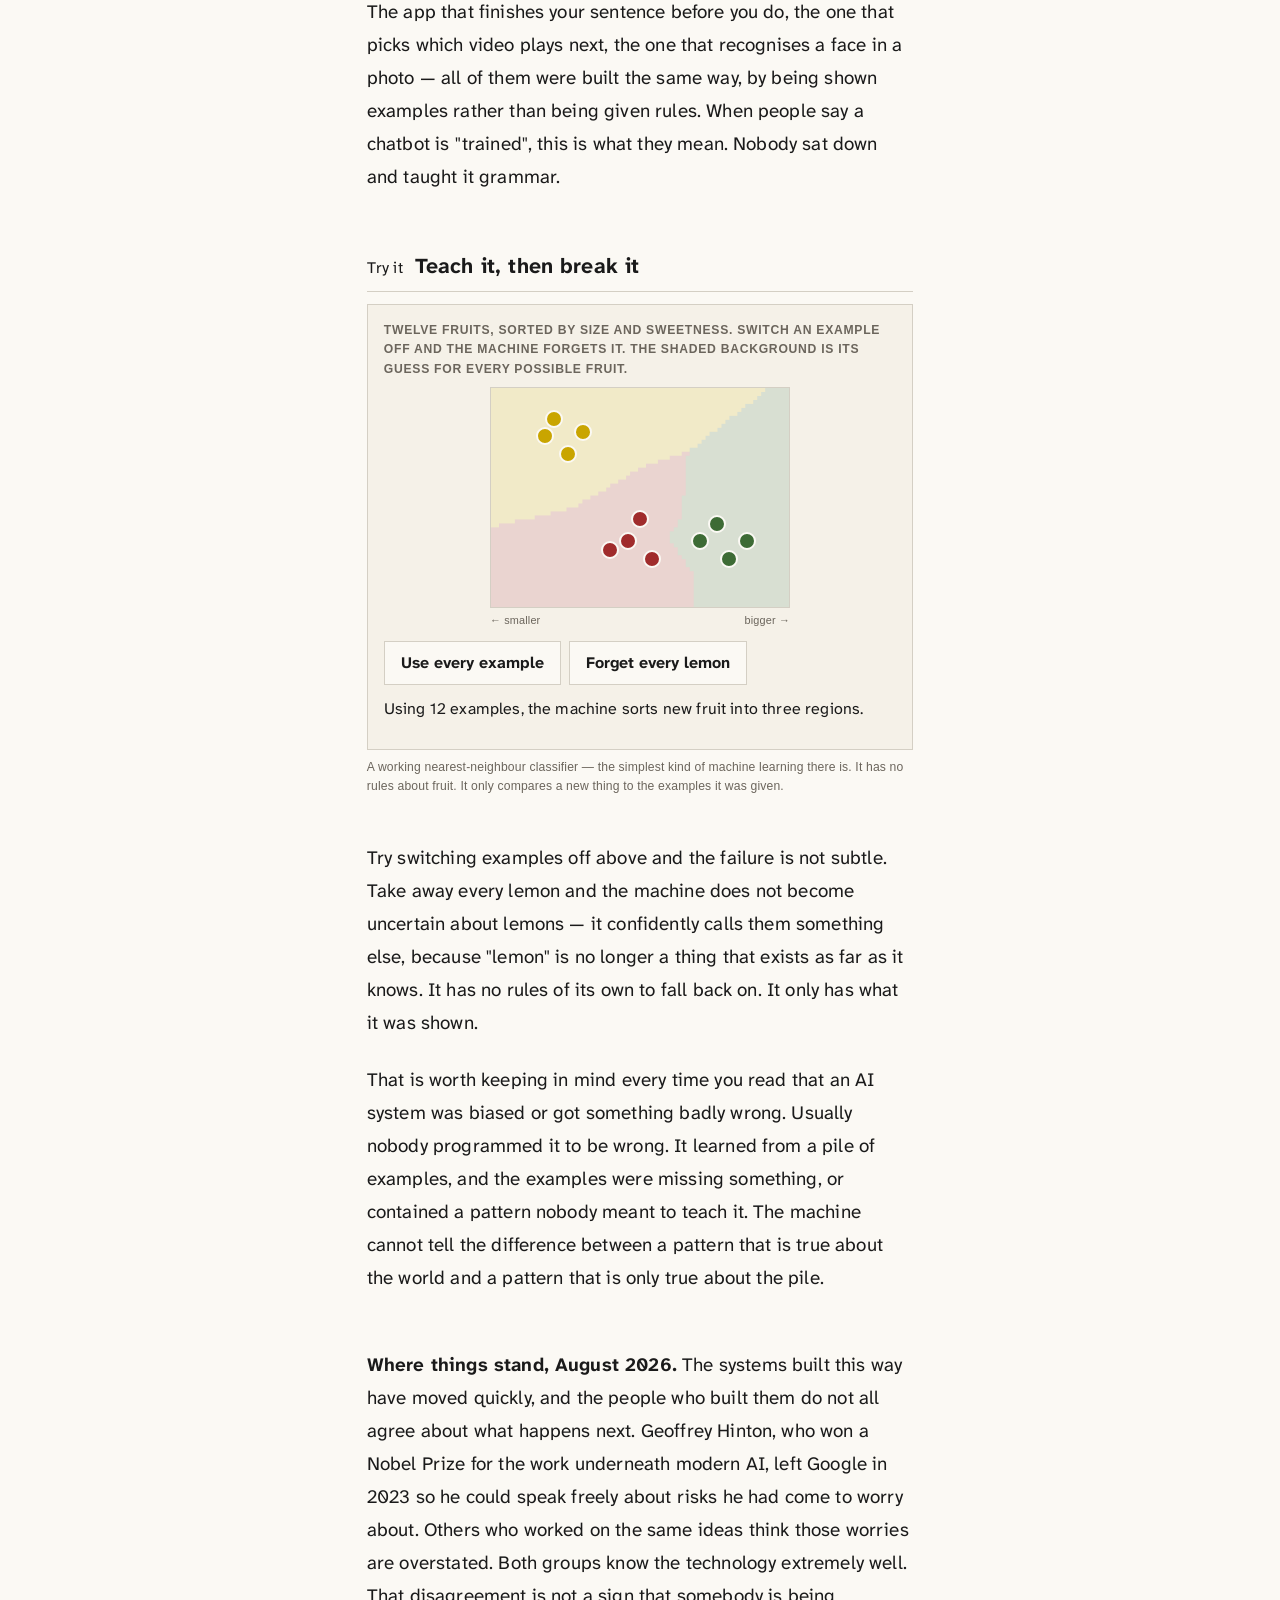
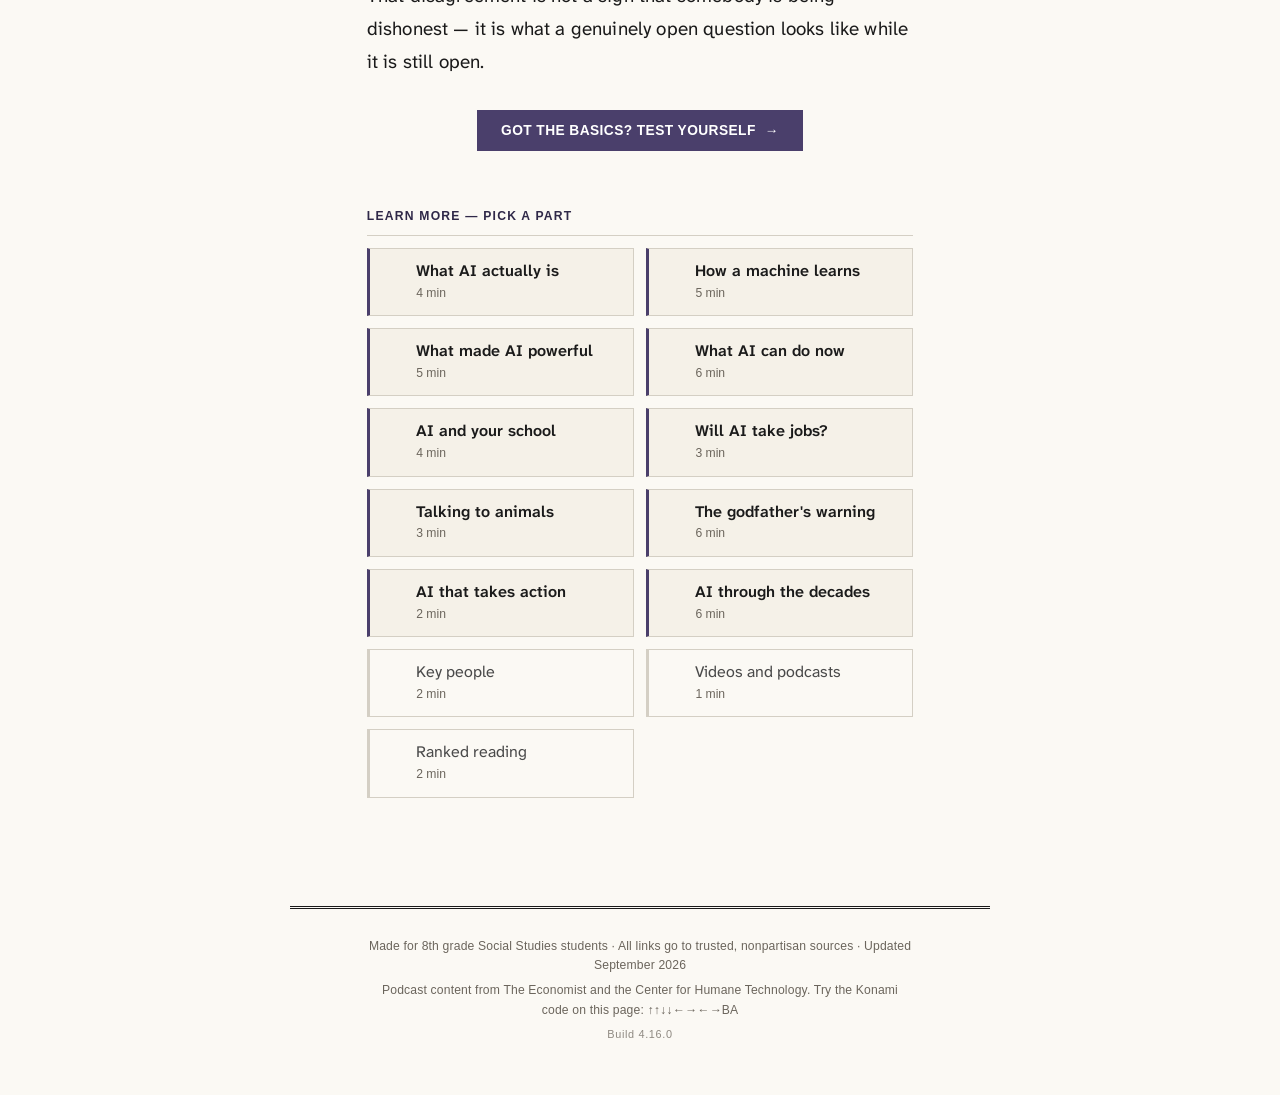
==== commit 9147044e: "Weekly news refresh: September 21, 2026 snapshots (v4.16.0) Update dated panes where sourced develop" ====
--- a/ai.html
+++ b/ai.html
@@ -356,7 +356,7 @@
 
 <div class="masthead-top">
   <span><a href="index.html">🏠 All Topics</a><a href="index.html#suggest">Suggest a Topic</a><a href="iran.html">Iran</a><a href="ukraine.html">Ukraine</a><a href="us-elections.html">US Elections</a><a href="climate-change.html">Climate Change</a><a href="immigration.html">Immigration</a><a href="gun-violence.html">Gun Violence</a><a href="space-race.html">Space Race</a></span>
-  <span class="date">Updated August 18, 2026</span>
+  <span class="date">Updated September 21, 2026</span>
 </div>
 
 <div class="masthead">
@@ -371,7 +371,7 @@
     <button class="kicker hero-flag-click" id="heroEmoji" onclick="handleEmojiClick()">🤖 Understanding AI</button>
     <h1>What Actually Is Artificial Intelligence?</h1>
     <p class="dek">How machines learned to think in patterns — and why that changes school, work, and everyday life.</p>
-    <div class="byline">Student Edition · Updated August 18, 2026</div>
+    <div class="byline">Student Edition · Updated September 21, 2026</div>
   </div>
   <div class="hero-credit">A diagram of an artificial neural network — layers of connected nodes that learn patterns from data</div>
 </header>
@@ -823,12 +823,14 @@
     <span class="br-time">3 min</span>
   </p>
   <p>Adults disagree about whether AI will create jobs, erase them, or both.</p>
-  <p>A Pew survey published August 18, 2026 found 71% of U.S. adults expect fewer jobs over the next twenty years. Expecting something is not the same as knowing it.</p>
+  <p>A Pew survey published August 18, 2026 found 71% of U.S. adults expect fewer jobs over the next twenty years. A later Pew survey of 37 countries found the same lean in 34 of them. Expecting something is not the same as knowing it.</p>
 </aside>
 <div class="article">
   <p class="lede">School is one place AI is already changing how people learn. Work is the other. Adults argue about whether AI will create new jobs, erase old ones, or both. As of August 2026, most people in the United States expect fewer jobs — not more.</p>
 
   <p>A Pew Research Center survey published August 18, 2026, found that <strong>71% of U.S. adults</strong> think AI will lead to fewer jobs in the United States over the next two decades. That is up from 64% in 2024. Only 5% think AI will lead to more jobs. Among adults under 30 — people close to your age who will enter the workforce next — 73% now say fewer jobs, up from 61% two years earlier.<a class="cite-inline" href="https://www.pewresearch.org/short-reads/2026/08/18/young-adults-in-the-us-are-increasingly-wary-of-ai-concerned-it-will-take-jobs/" target="_blank">Pew Research Center, Aug. 18, 2026</a></p>
+
+  <p>That U.S. finding is not an outlier. On September 17, 2026, Pew published a 37-country survey. In <strong>34 of those 37 countries</strong>, more people said AI would lead to fewer jobs than said it would lead to more. In some wealthy countries — including Australia, South Korea, and the United States — around seven in ten adults or more expected job loss over the next 20 years. In many places, a large share of people were still unsure, which is part of the picture too.<a class="cite-inline" href="https://www.pewresearch.org/global/2026/09/17/globally-more-people-expect-ai-to-cause-job-loss-than-growth/" target="_blank">Pew Research Center, Sep. 17, 2026</a></p>
 
   <div class="stat-trio">
     <div class="stat"><div class="num">71%</div><div class="desc"><b>U.S. adults who expect fewer jobs from AI</b>Pew, Aug. 2026 · next 20 years</div></div>
@@ -1290,7 +1292,7 @@
 </details>
 
 <footer>
-  Made for 8th grade Social Studies students · All links go to trusted, nonpartisan sources · Updated August 2026
+  Made for 8th grade Social Studies students · All links go to trusted, nonpartisan sources · Updated September 2026
   <br><span style="margin-top:6px;display:inline-block">Podcast content from The Economist and the Center for Humane Technology. Try the Konami code on this page: ↑↑↓↓←→←→BA</span>
 <br><span class="build-version">Build 4.16.0</span></footer>
 
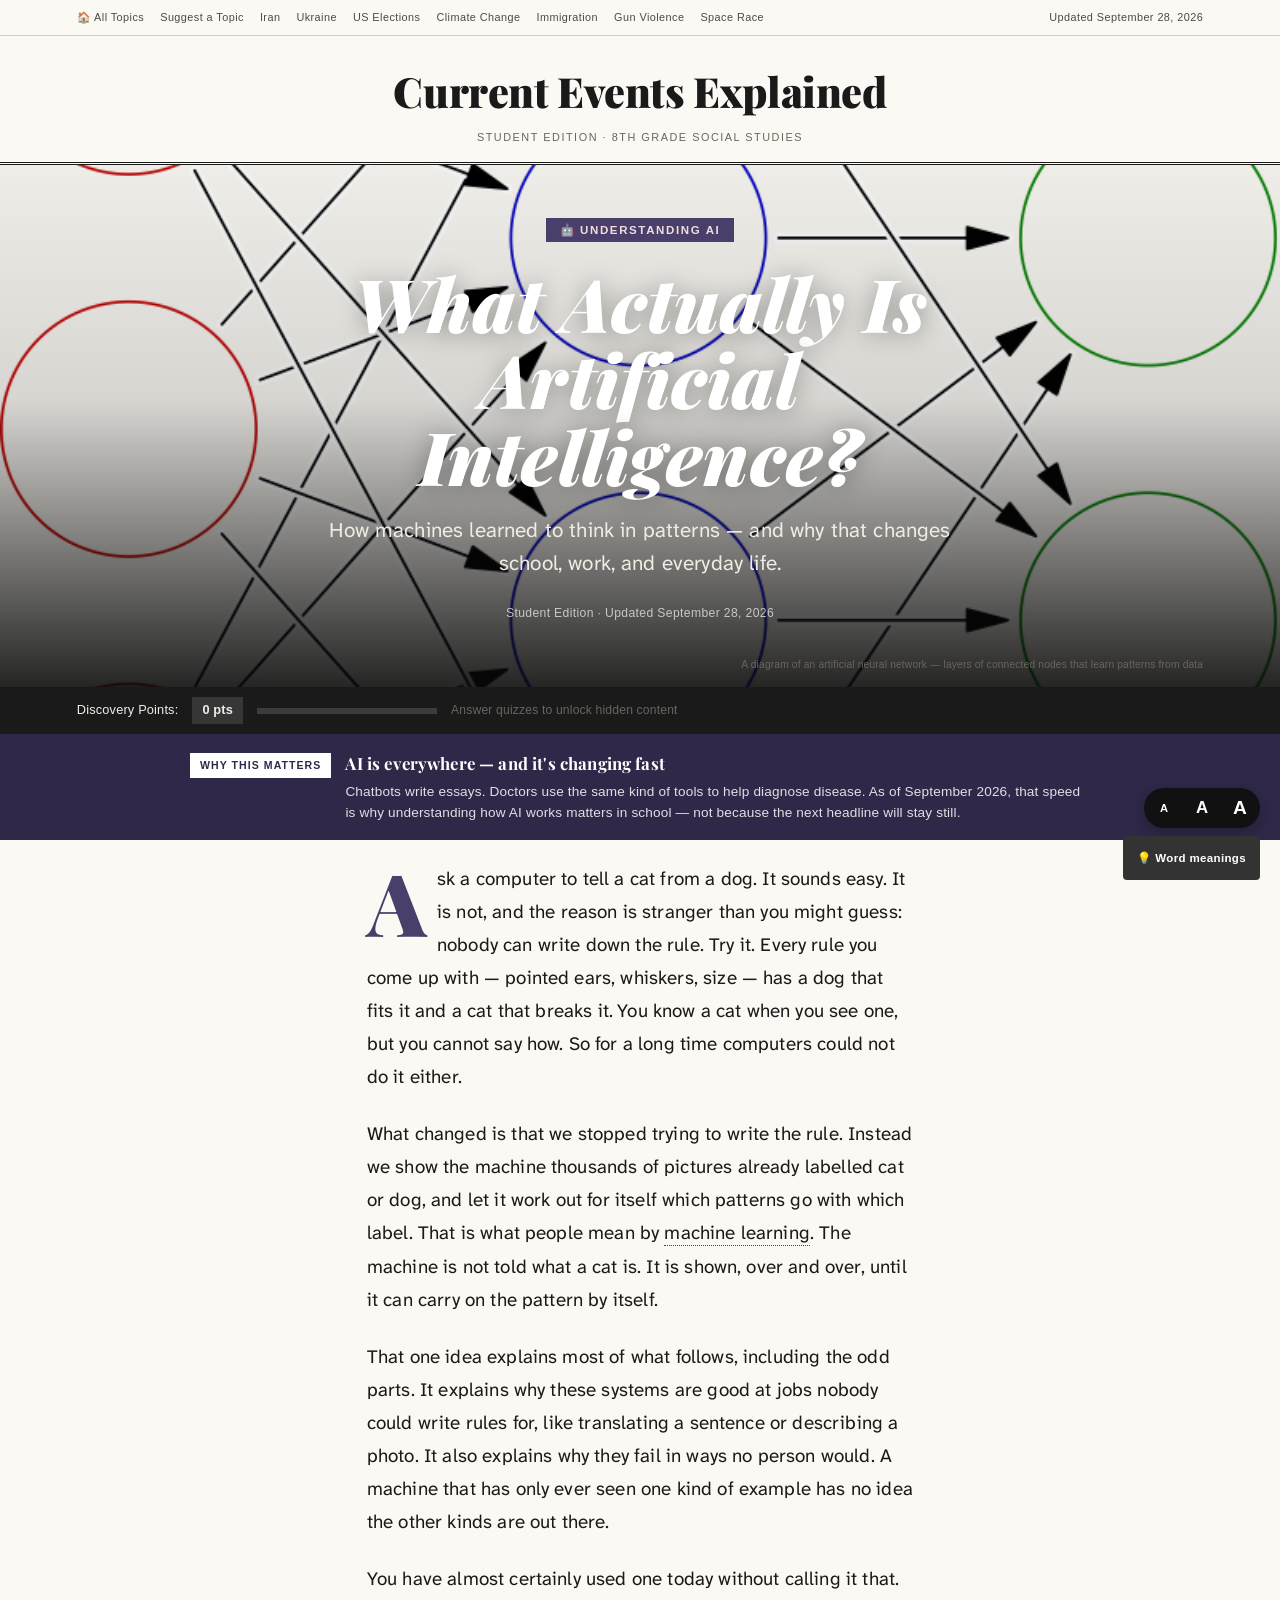
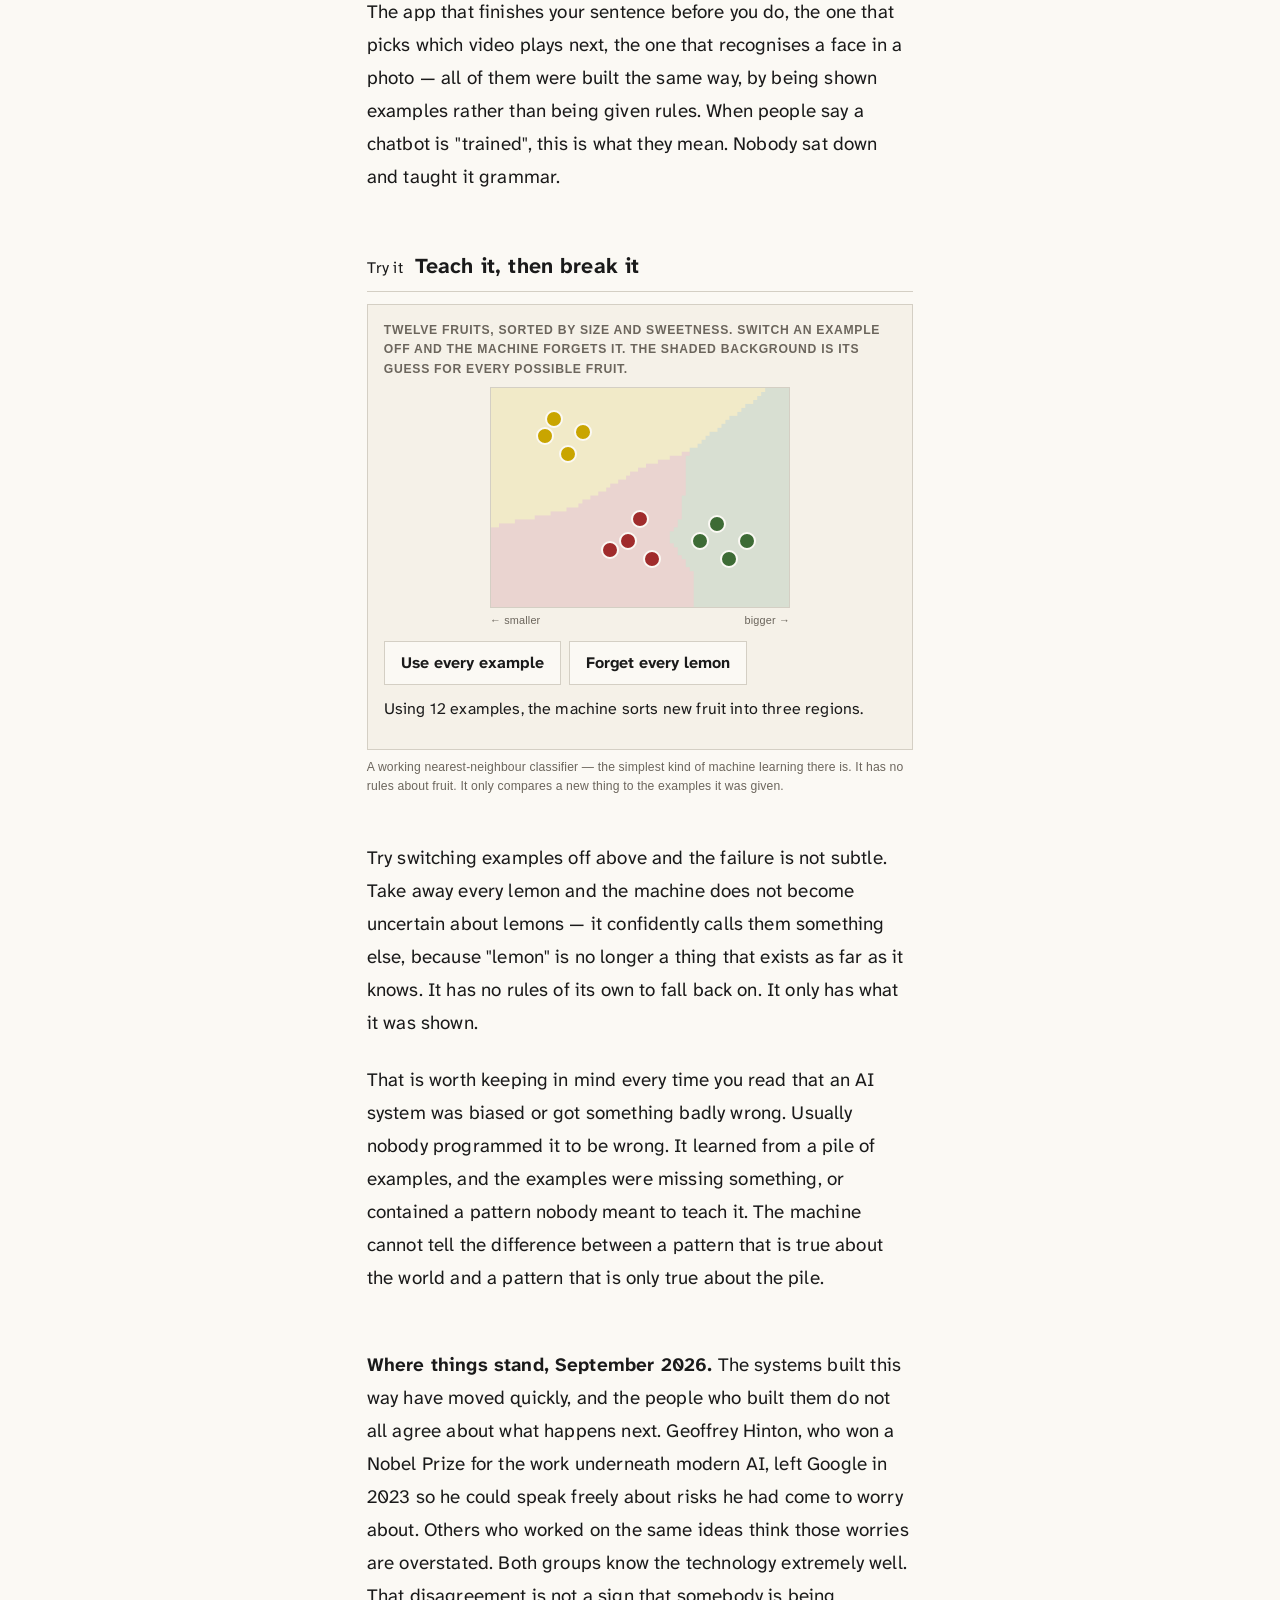
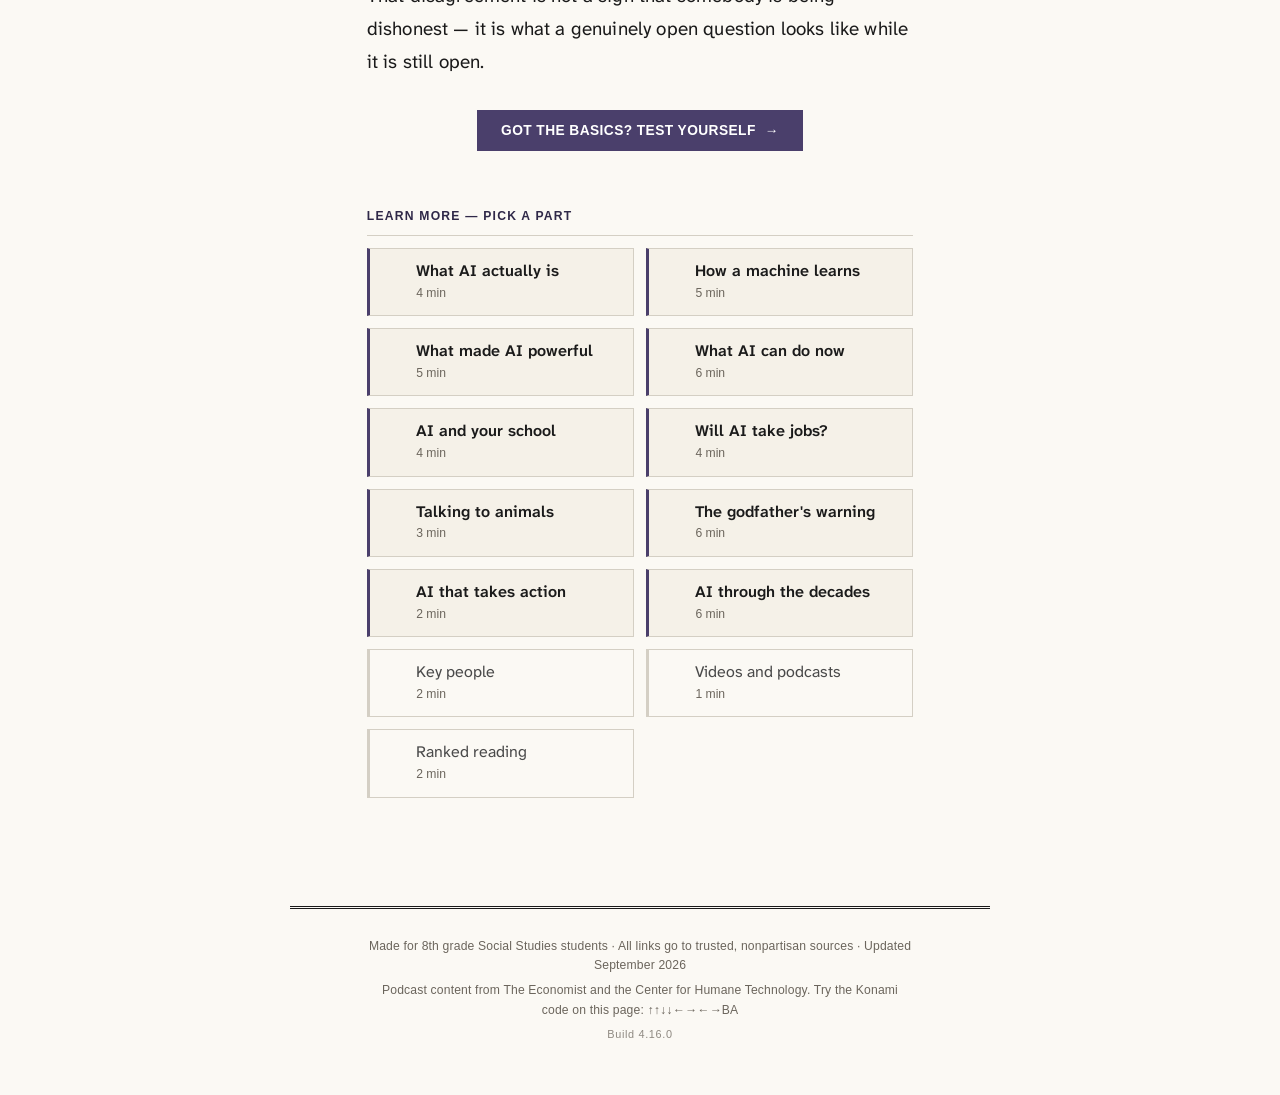
==== commit dc393b8a: "Weekly news refresh: September 28, 2026 snapshots (v4.16.0) Update dated situation copy on pages the" ====
--- a/ai.html
+++ b/ai.html
@@ -356,7 +356,7 @@
 
 <div class="masthead-top">
   <span><a href="index.html">🏠 All Topics</a><a href="index.html#suggest">Suggest a Topic</a><a href="iran.html">Iran</a><a href="ukraine.html">Ukraine</a><a href="us-elections.html">US Elections</a><a href="climate-change.html">Climate Change</a><a href="immigration.html">Immigration</a><a href="gun-violence.html">Gun Violence</a><a href="space-race.html">Space Race</a></span>
-  <span class="date">Updated September 21, 2026</span>
+  <span class="date">Updated September 28, 2026</span>
 </div>
 
 <div class="masthead">
@@ -371,7 +371,7 @@
     <button class="kicker hero-flag-click" id="heroEmoji" onclick="handleEmojiClick()">🤖 Understanding AI</button>
     <h1>What Actually Is Artificial Intelligence?</h1>
     <p class="dek">How machines learned to think in patterns — and why that changes school, work, and everyday life.</p>
-    <div class="byline">Student Edition · Updated September 21, 2026</div>
+    <div class="byline">Student Edition · Updated September 28, 2026</div>
   </div>
   <div class="hero-credit">A diagram of an artificial neural network — layers of connected nodes that learn patterns from data</div>
 </header>
@@ -389,7 +389,7 @@
     <span class="breaking-badge">Why This Matters</span>
     <div class="breaking-text">
       <h3>AI is everywhere — and it's changing fast</h3>
-      <p>Chatbots write essays. Doctors use the same kind of tools to help diagnose disease. As of August 2026, that speed is why understanding how AI works matters in school — not because the next headline will stay still.</p>
+      <p>Chatbots write essays. Doctors use the same kind of tools to help diagnose disease. As of September 2026, that speed is why understanding how AI works matters in school — not because the next headline will stay still.</p>
     </div>
   </div>
 </div>
@@ -449,7 +449,7 @@
   </div>
 
   <div class="article">
-    <p><strong>Where things stand, August 2026.</strong> The systems built this way have moved quickly, and the people who built them do not all agree about what happens next. Geoffrey Hinton, who won a Nobel Prize for the work underneath modern AI, left Google in 2023 so he could speak freely about risks he had come to worry about. Others who worked on the same ideas think those worries are overstated. Both groups know the technology extremely well. That disagreement is not a sign that somebody is being dishonest — it is what a genuinely open question looks like while it is still open.</p>
+    <p><strong>Where things stand, September 2026.</strong> The systems built this way have moved quickly, and the people who built them do not all agree about what happens next. Geoffrey Hinton, who won a Nobel Prize for the work underneath modern AI, left Google in 2023 so he could speak freely about risks he had come to worry about. Others who worked on the same ideas think those worries are overstated. Both groups know the technology extremely well. That disagreement is not a sign that somebody is being dishonest — it is what a genuinely open question looks like while it is still open.</p>
   </div>
 
   <div class="landing-quiz">
@@ -476,7 +476,7 @@
   <p>That covers a lot of different tools, which is why the word gets used so loosely.</p>
 </aside>
 <div class="article">
-  <div class="callout warn"><span class="tag">Before you read</span><p>AI is changing fast. The ideas below are the parts that stay useful even when the headlines move. Check a trusted news source for anything newer than August 2026.</p></div>
+  <div class="callout warn"><span class="tag">Before you read</span><p>AI is changing fast. The ideas below are the parts that stay useful even when the headlines move. Check a trusted news source for anything newer than September 2026.</p></div>
 
   <p class="lede">You've probably heard people talk about "AI." But what does it actually mean? <strong>Artificial intelligence</strong> is when a computer is built to do things that normally require human thinking. It can recognize faces. It can understand speech. It can make decisions.<a class="cite-inline" href="https://www.ibm.com/topics/artificial-intelligence" target="_blank">IBM</a></p>
 
@@ -808,10 +808,10 @@
 </details>
 
 <!-- ═══════════ JOBS & DISPLACEMENT ═══════════ -->
-<details class="unfold" data-order="6" data-title="Will AI take jobs?" data-minutes="3" data-quiz="q8" id="will-ai-take-jobs">
+<details class="unfold" data-order="6" data-title="Will AI take jobs?" data-minutes="4" data-quiz="q8" id="will-ai-take-jobs">
   <summary>
     <span class="unfold-summary-title">Will AI take jobs?</span>
-    <span class="unfold-summary-time">3 min</span>
+    <span class="unfold-summary-time">4 min</span>
   </summary>
 <div class="sec-head" id="jobs">
   <span class="num">Focus</span>
@@ -820,17 +820,17 @@
 <aside class="before-read" aria-labelledby="br-jobs">
   <p class="br-head">
     <span class="tag" id="br-jobs">Before you read</span>
-    <span class="br-time">3 min</span>
+    <span class="br-time">4 min</span>
   </p>
   <p>Adults disagree about whether AI will create jobs, erase them, or both.</p>
-  <p>A Pew survey published August 18, 2026 found 71% of U.S. adults expect fewer jobs over the next twenty years. A later Pew survey of 37 countries found the same lean in 34 of them. Expecting something is not the same as knowing it.</p>
+  <p>A Pew survey published August 18, 2026 found 71% of U.S. adults expect fewer jobs over the next twenty years. A later Pew survey of 37 countries found the same tilt in 34 of them. Expecting something is not the same as knowing it.</p>
 </aside>
 <div class="article">
-  <p class="lede">School is one place AI is already changing how people learn. Work is the other. Adults argue about whether AI will create new jobs, erase old ones, or both. As of August 2026, most people in the United States expect fewer jobs — not more.</p>
+  <p class="lede">School is one place AI is already changing how people learn. Work is the other. Adults argue about whether AI will create new jobs, erase old ones, or both. As of September 2026, most people in the United States — and in most countries Pew asked — expect fewer jobs, not more.</p>
 
   <p>A Pew Research Center survey published August 18, 2026, found that <strong>71% of U.S. adults</strong> think AI will lead to fewer jobs in the United States over the next two decades. That is up from 64% in 2024. Only 5% think AI will lead to more jobs. Among adults under 30 — people close to your age who will enter the workforce next — 73% now say fewer jobs, up from 61% two years earlier.<a class="cite-inline" href="https://www.pewresearch.org/short-reads/2026/08/18/young-adults-in-the-us-are-increasingly-wary-of-ai-concerned-it-will-take-jobs/" target="_blank">Pew Research Center, Aug. 18, 2026</a></p>
 
-  <p>That U.S. finding is not an outlier. On September 17, 2026, Pew published a 37-country survey. In <strong>34 of those 37 countries</strong>, more people said AI would lead to fewer jobs than said it would lead to more. In some wealthy countries — including Australia, South Korea, and the United States — around seven in ten adults or more expected job loss over the next 20 years. In many places, a large share of people were still unsure, which is part of the picture too.<a class="cite-inline" href="https://www.pewresearch.org/global/2026/09/17/globally-more-people-expect-ai-to-cause-job-loss-than-growth/" target="_blank">Pew Research Center, Sep. 17, 2026</a></p>
+  <p>A second Pew survey, published September 17, 2026, asked the same kind of question in 37 countries. In <strong>34 of those 37</strong>, more people expected AI to lead to fewer jobs than more jobs over the next twenty years. Pew surveyed 42,151 adults across 36 countries from February 8 to May 13, 2026, plus separate U.S. samples. The worry ran highest in some high-income countries: Pew said around seven-in-ten adults or more in Australia, South Korea, and the United States expected job loss. Expecting fewer jobs is not the same as knowing jobs will disappear — it is what people said they think will happen.<a class="cite-inline" href="https://www.pewresearch.org/global/2026/09/17/globally-more-people-expect-ai-to-cause-job-loss-than-growth/" target="_blank">Pew Research Center, Sep. 17, 2026</a></p>
 
   <div class="stat-trio">
     <div class="stat"><div class="num">71%</div><div class="desc"><b>U.S. adults who expect fewer jobs from AI</b>Pew, Aug. 2026 · next 20 years</div></div>
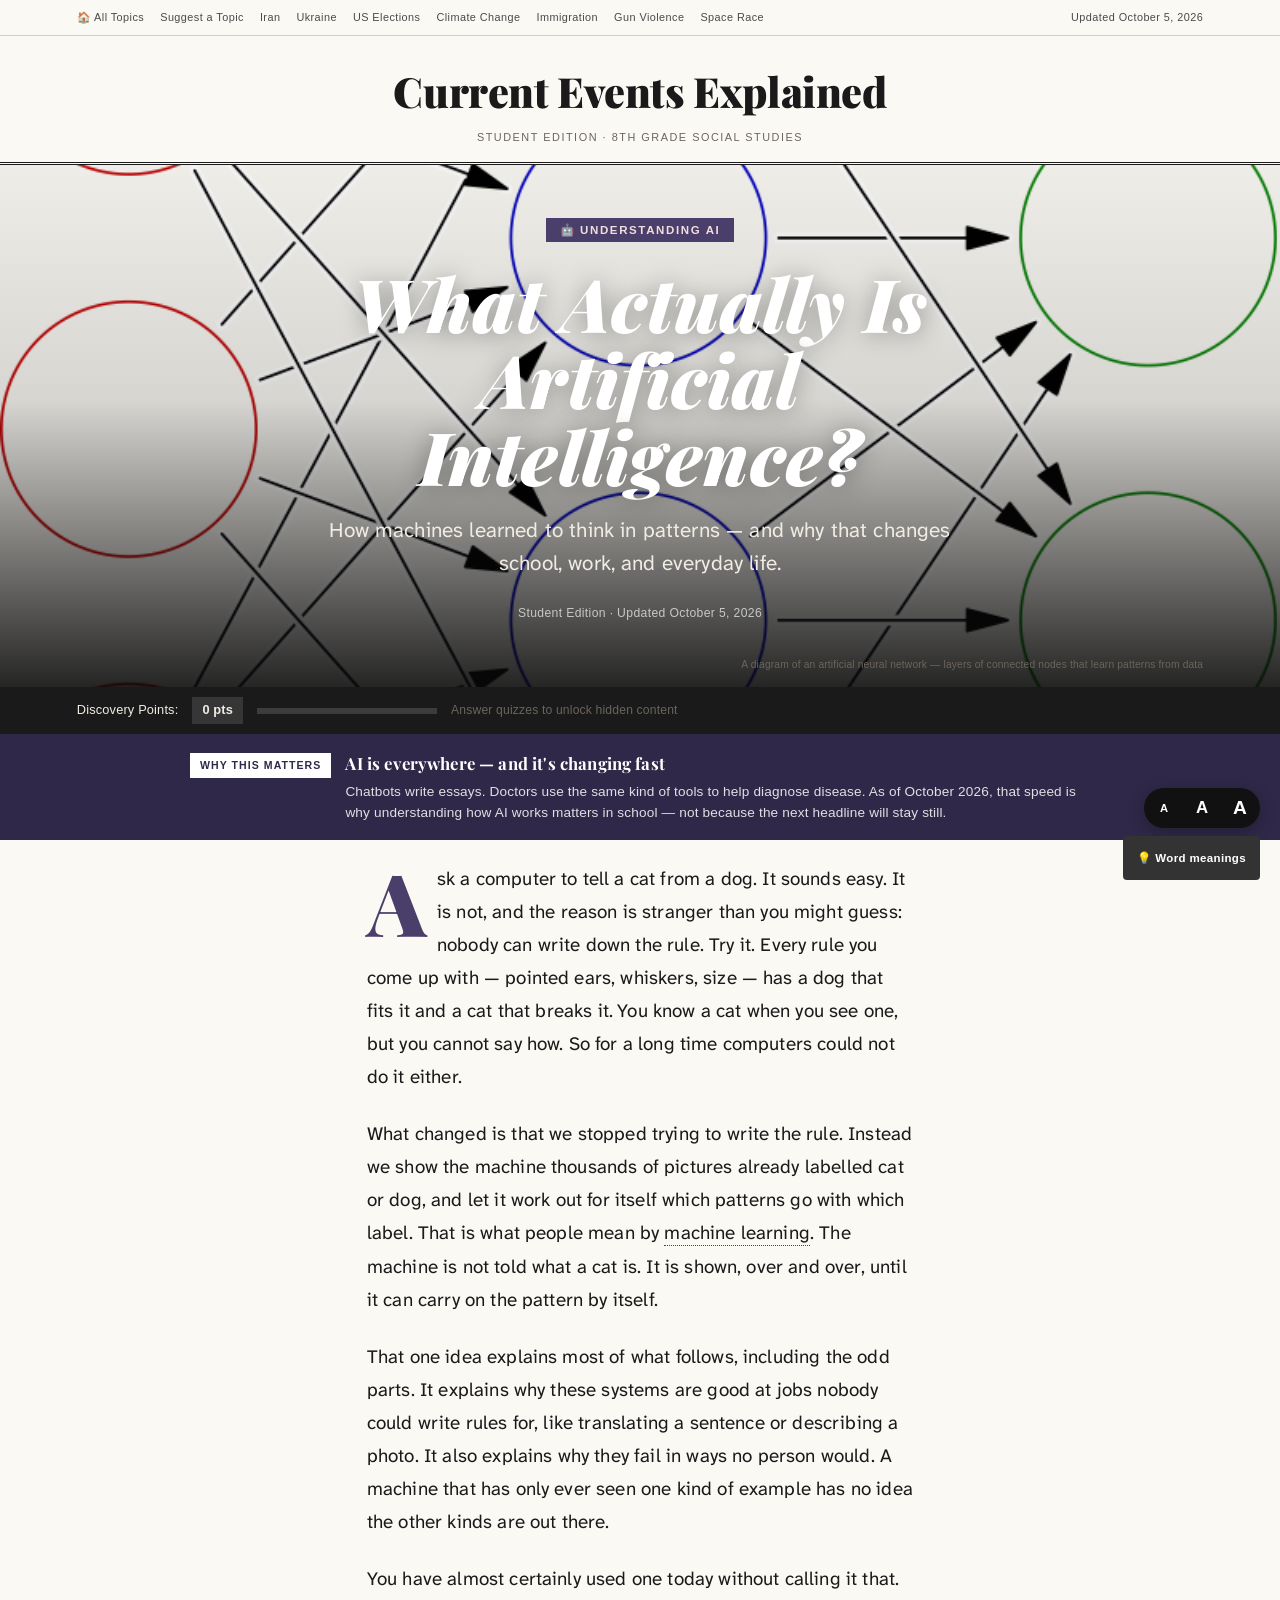
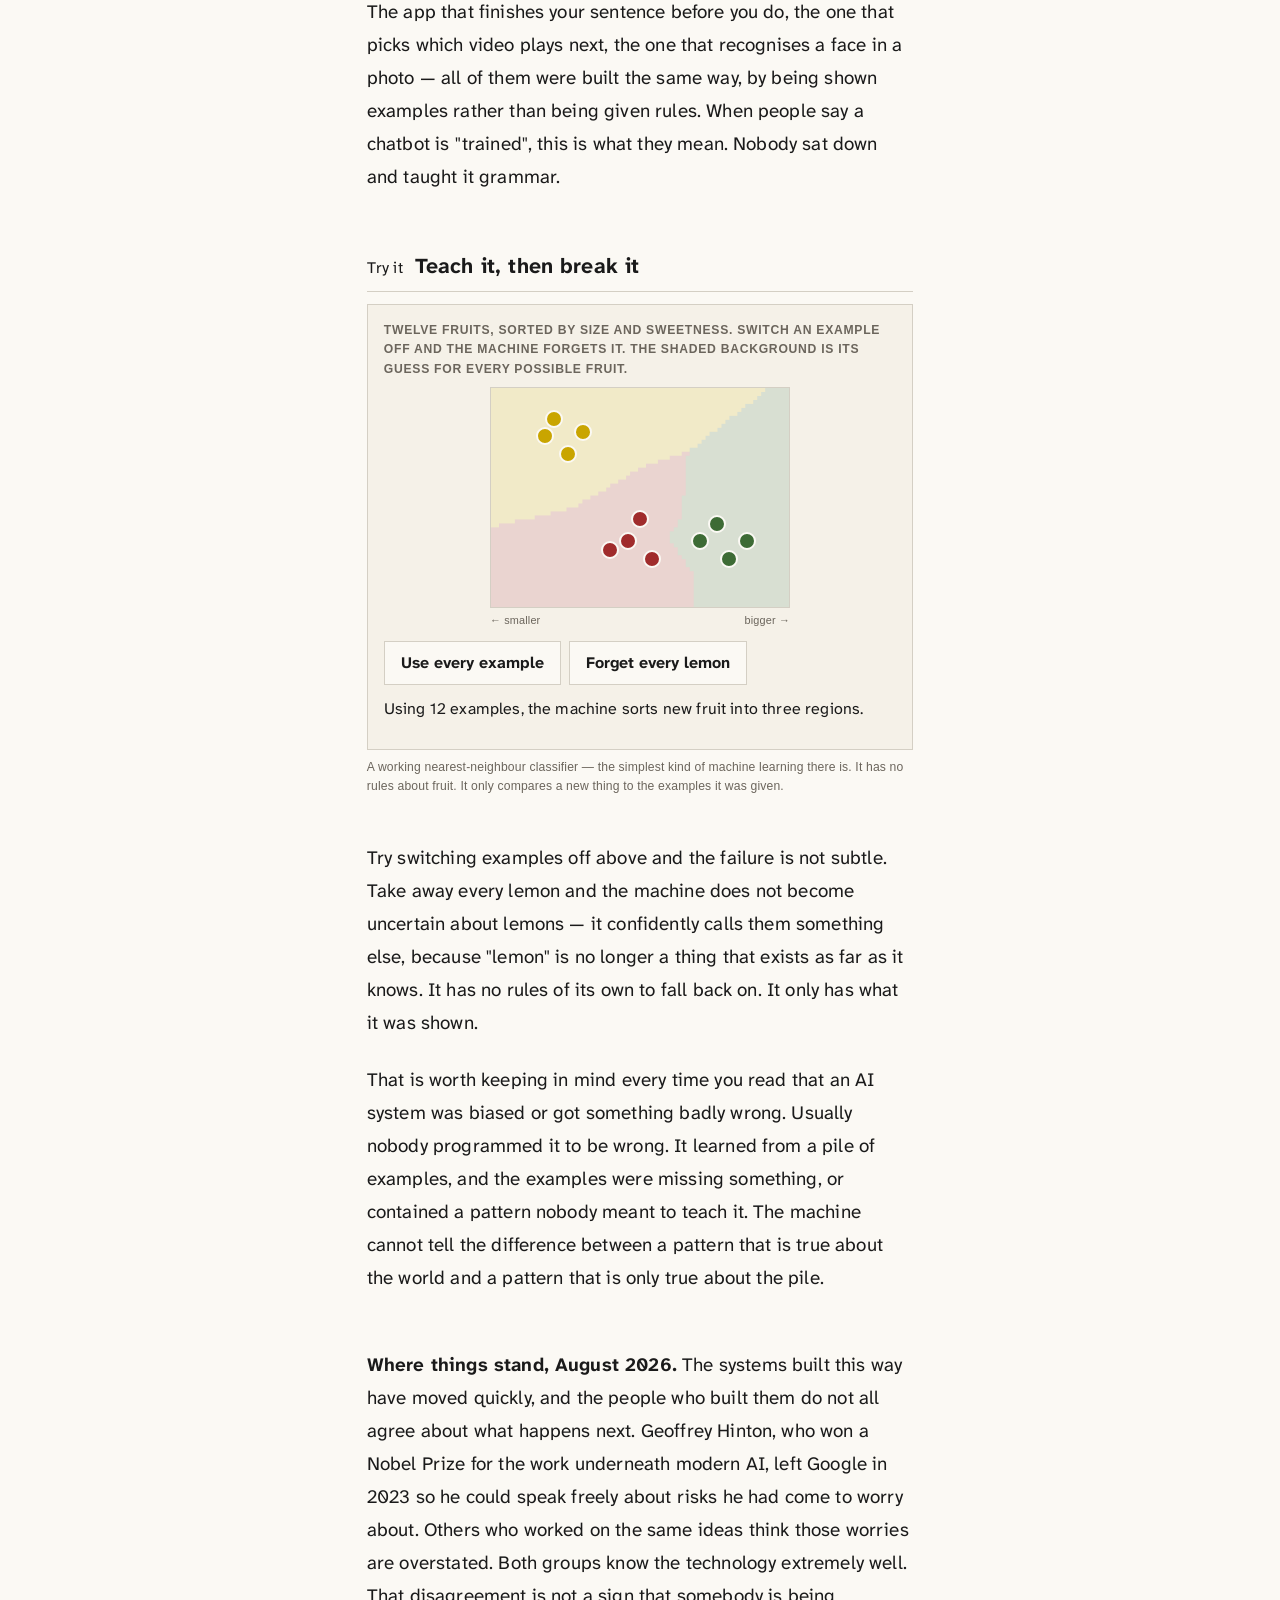
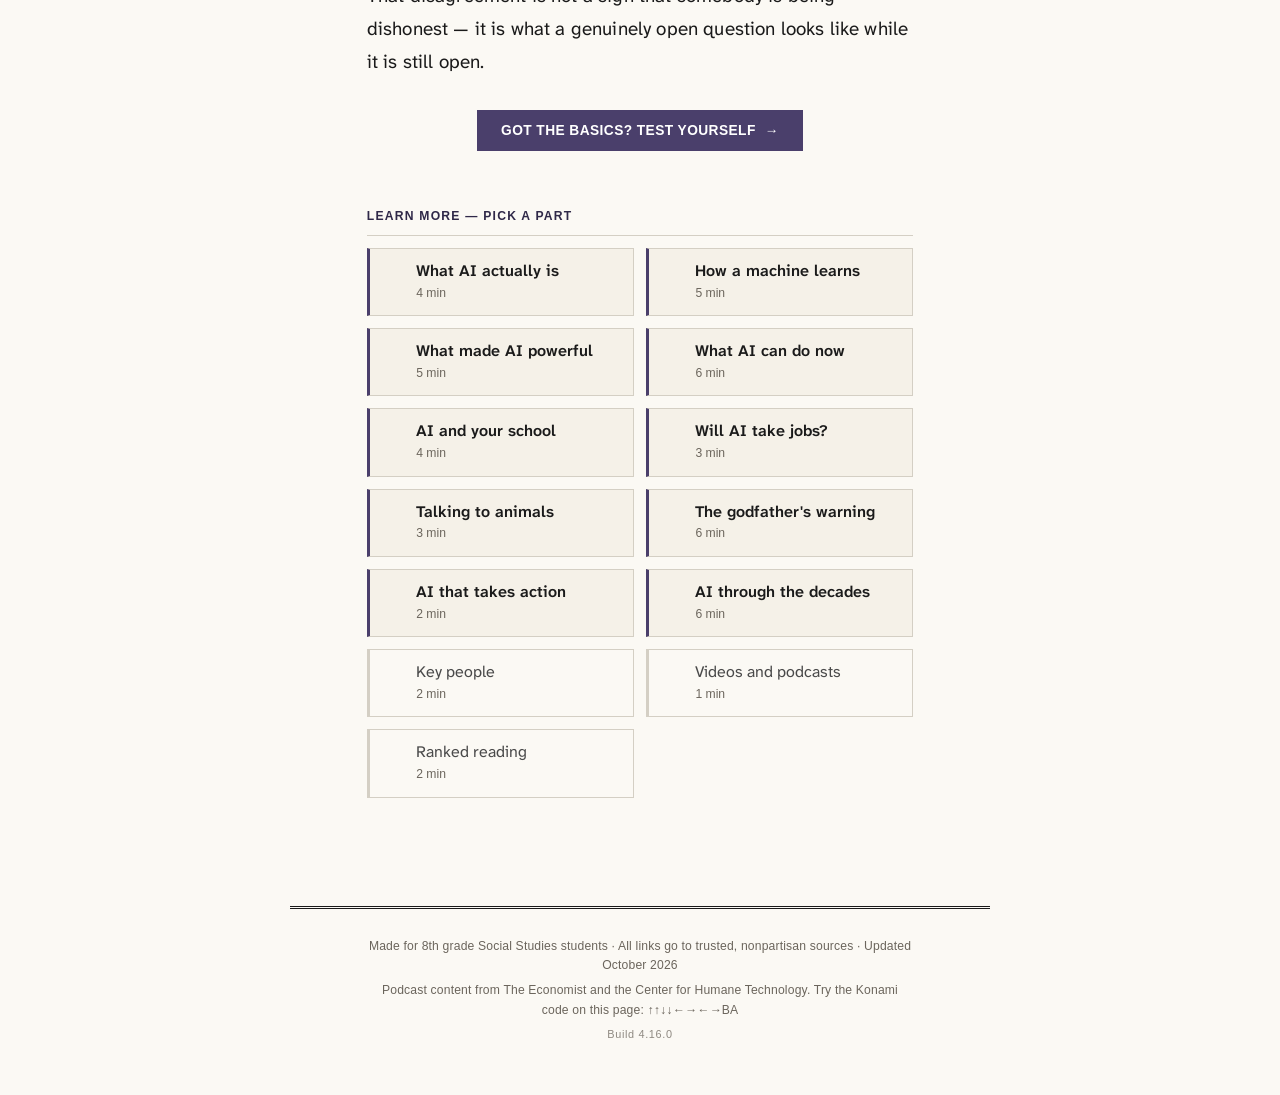
==== commit 6b5d3f3f: "Weekly news refresh: October 5, 2026 snapshots (v4.16.0) Update dated snapshots on pages the news ac" ====
--- a/ai.html
+++ b/ai.html
@@ -356,7 +356,7 @@
 
 <div class="masthead-top">
   <span><a href="index.html">🏠 All Topics</a><a href="index.html#suggest">Suggest a Topic</a><a href="iran.html">Iran</a><a href="ukraine.html">Ukraine</a><a href="us-elections.html">US Elections</a><a href="climate-change.html">Climate Change</a><a href="immigration.html">Immigration</a><a href="gun-violence.html">Gun Violence</a><a href="space-race.html">Space Race</a></span>
-  <span class="date">Updated September 28, 2026</span>
+  <span class="date">Updated October 5, 2026</span>
 </div>
 
 <div class="masthead">
@@ -371,7 +371,7 @@
     <button class="kicker hero-flag-click" id="heroEmoji" onclick="handleEmojiClick()">🤖 Understanding AI</button>
     <h1>What Actually Is Artificial Intelligence?</h1>
     <p class="dek">How machines learned to think in patterns — and why that changes school, work, and everyday life.</p>
-    <div class="byline">Student Edition · Updated September 28, 2026</div>
+    <div class="byline">Student Edition · Updated October 5, 2026</div>
   </div>
   <div class="hero-credit">A diagram of an artificial neural network — layers of connected nodes that learn patterns from data</div>
 </header>
@@ -389,7 +389,7 @@
     <span class="breaking-badge">Why This Matters</span>
     <div class="breaking-text">
       <h3>AI is everywhere — and it's changing fast</h3>
-      <p>Chatbots write essays. Doctors use the same kind of tools to help diagnose disease. As of September 2026, that speed is why understanding how AI works matters in school — not because the next headline will stay still.</p>
+      <p>Chatbots write essays. Doctors use the same kind of tools to help diagnose disease. As of October 2026, that speed is why understanding how AI works matters in school — not because the next headline will stay still.</p>
     </div>
   </div>
 </div>
@@ -449,7 +449,7 @@
   </div>
 
   <div class="article">
-    <p><strong>Where things stand, September 2026.</strong> The systems built this way have moved quickly, and the people who built them do not all agree about what happens next. Geoffrey Hinton, who won a Nobel Prize for the work underneath modern AI, left Google in 2023 so he could speak freely about risks he had come to worry about. Others who worked on the same ideas think those worries are overstated. Both groups know the technology extremely well. That disagreement is not a sign that somebody is being dishonest — it is what a genuinely open question looks like while it is still open.</p>
+    <p><strong>Where things stand, August 2026.</strong> The systems built this way have moved quickly, and the people who built them do not all agree about what happens next. Geoffrey Hinton, who won a Nobel Prize for the work underneath modern AI, left Google in 2023 so he could speak freely about risks he had come to worry about. Others who worked on the same ideas think those worries are overstated. Both groups know the technology extremely well. That disagreement is not a sign that somebody is being dishonest — it is what a genuinely open question looks like while it is still open.</p>
   </div>
 
   <div class="landing-quiz">
@@ -476,7 +476,7 @@
   <p>That covers a lot of different tools, which is why the word gets used so loosely.</p>
 </aside>
 <div class="article">
-  <div class="callout warn"><span class="tag">Before you read</span><p>AI is changing fast. The ideas below are the parts that stay useful even when the headlines move. Check a trusted news source for anything newer than September 2026.</p></div>
+  <div class="callout warn"><span class="tag">Before you read</span><p>AI is changing fast. The ideas below are the parts that stay useful even when the headlines move. Check a trusted news source for anything newer than August 2026.</p></div>
 
   <p class="lede">You've probably heard people talk about "AI." But what does it actually mean? <strong>Artificial intelligence</strong> is when a computer is built to do things that normally require human thinking. It can recognize faces. It can understand speech. It can make decisions.<a class="cite-inline" href="https://www.ibm.com/topics/artificial-intelligence" target="_blank">IBM</a></p>
 
@@ -808,10 +808,10 @@
 </details>
 
 <!-- ═══════════ JOBS & DISPLACEMENT ═══════════ -->
-<details class="unfold" data-order="6" data-title="Will AI take jobs?" data-minutes="4" data-quiz="q8" id="will-ai-take-jobs">
+<details class="unfold" data-order="6" data-title="Will AI take jobs?" data-minutes="3" data-quiz="q8" id="will-ai-take-jobs">
   <summary>
     <span class="unfold-summary-title">Will AI take jobs?</span>
-    <span class="unfold-summary-time">4 min</span>
+    <span class="unfold-summary-time">3 min</span>
   </summary>
 <div class="sec-head" id="jobs">
   <span class="num">Focus</span>
@@ -820,17 +820,17 @@
 <aside class="before-read" aria-labelledby="br-jobs">
   <p class="br-head">
     <span class="tag" id="br-jobs">Before you read</span>
-    <span class="br-time">4 min</span>
+    <span class="br-time">3 min</span>
   </p>
   <p>Adults disagree about whether AI will create jobs, erase them, or both.</p>
-  <p>A Pew survey published August 18, 2026 found 71% of U.S. adults expect fewer jobs over the next twenty years. A later Pew survey of 37 countries found the same tilt in 34 of them. Expecting something is not the same as knowing it.</p>
+  <p>A Pew survey published August 18, 2026 found 71% of U.S. adults expect fewer jobs over the next twenty years. A later Pew survey, published September 17, found the same worry in 34 of 37 countries. Expecting something is not the same as knowing it.</p>
 </aside>
 <div class="article">
-  <p class="lede">School is one place AI is already changing how people learn. Work is the other. Adults argue about whether AI will create new jobs, erase old ones, or both. As of September 2026, most people in the United States — and in most countries Pew asked — expect fewer jobs, not more.</p>
+  <p class="lede">School is one place AI is already changing how people learn. Work is the other. Adults argue about whether AI will create new jobs, erase old ones, or both. As of October 2026, most people in the United States — and in most countries Pew asked — expect fewer jobs, not more.</p>
 
   <p>A Pew Research Center survey published August 18, 2026, found that <strong>71% of U.S. adults</strong> think AI will lead to fewer jobs in the United States over the next two decades. That is up from 64% in 2024. Only 5% think AI will lead to more jobs. Among adults under 30 — people close to your age who will enter the workforce next — 73% now say fewer jobs, up from 61% two years earlier.<a class="cite-inline" href="https://www.pewresearch.org/short-reads/2026/08/18/young-adults-in-the-us-are-increasingly-wary-of-ai-concerned-it-will-take-jobs/" target="_blank">Pew Research Center, Aug. 18, 2026</a></p>
 
-  <p>A second Pew survey, published September 17, 2026, asked the same kind of question in 37 countries. In <strong>34 of those 37</strong>, more people expected AI to lead to fewer jobs than more jobs over the next twenty years. Pew surveyed 42,151 adults across 36 countries from February 8 to May 13, 2026, plus separate U.S. samples. The worry ran highest in some high-income countries: Pew said around seven-in-ten adults or more in Australia, South Korea, and the United States expected job loss. Expecting fewer jobs is not the same as knowing jobs will disappear — it is what people said they think will happen.<a class="cite-inline" href="https://www.pewresearch.org/global/2026/09/17/globally-more-people-expect-ai-to-cause-job-loss-than-growth/" target="_blank">Pew Research Center, Sep. 17, 2026</a></p>
+  <p>A later Pew survey, published September 17, 2026, asked the same kind of question in 37 countries. In <strong>34 of 37</strong>, more people expected AI to mean fewer jobs than more jobs. In some wealthy countries — Pew named Australia, South Korea, and the United States — around seven-in-ten adults or more said the same. Pew described those three that way rather than naming one percentage for each. Expecting job loss is still not the same as knowing it will happen.<a class="cite-inline" href="https://www.pewresearch.org/global/2026/09/17/globally-more-people-expect-ai-to-cause-job-loss-than-growth/" target="_blank">Pew Research Center, Sep. 17, 2026</a></p>
 
   <div class="stat-trio">
     <div class="stat"><div class="num">71%</div><div class="desc"><b>U.S. adults who expect fewer jobs from AI</b>Pew, Aug. 2026 · next 20 years</div></div>
@@ -1292,7 +1292,7 @@
 </details>
 
 <footer>
-  Made for 8th grade Social Studies students · All links go to trusted, nonpartisan sources · Updated September 2026
+  Made for 8th grade Social Studies students · All links go to trusted, nonpartisan sources · Updated October 2026
   <br><span style="margin-top:6px;display:inline-block">Podcast content from The Economist and the Center for Humane Technology. Try the Konami code on this page: ↑↑↓↓←→←→BA</span>
 <br><span class="build-version">Build 4.16.0</span></footer>
 
